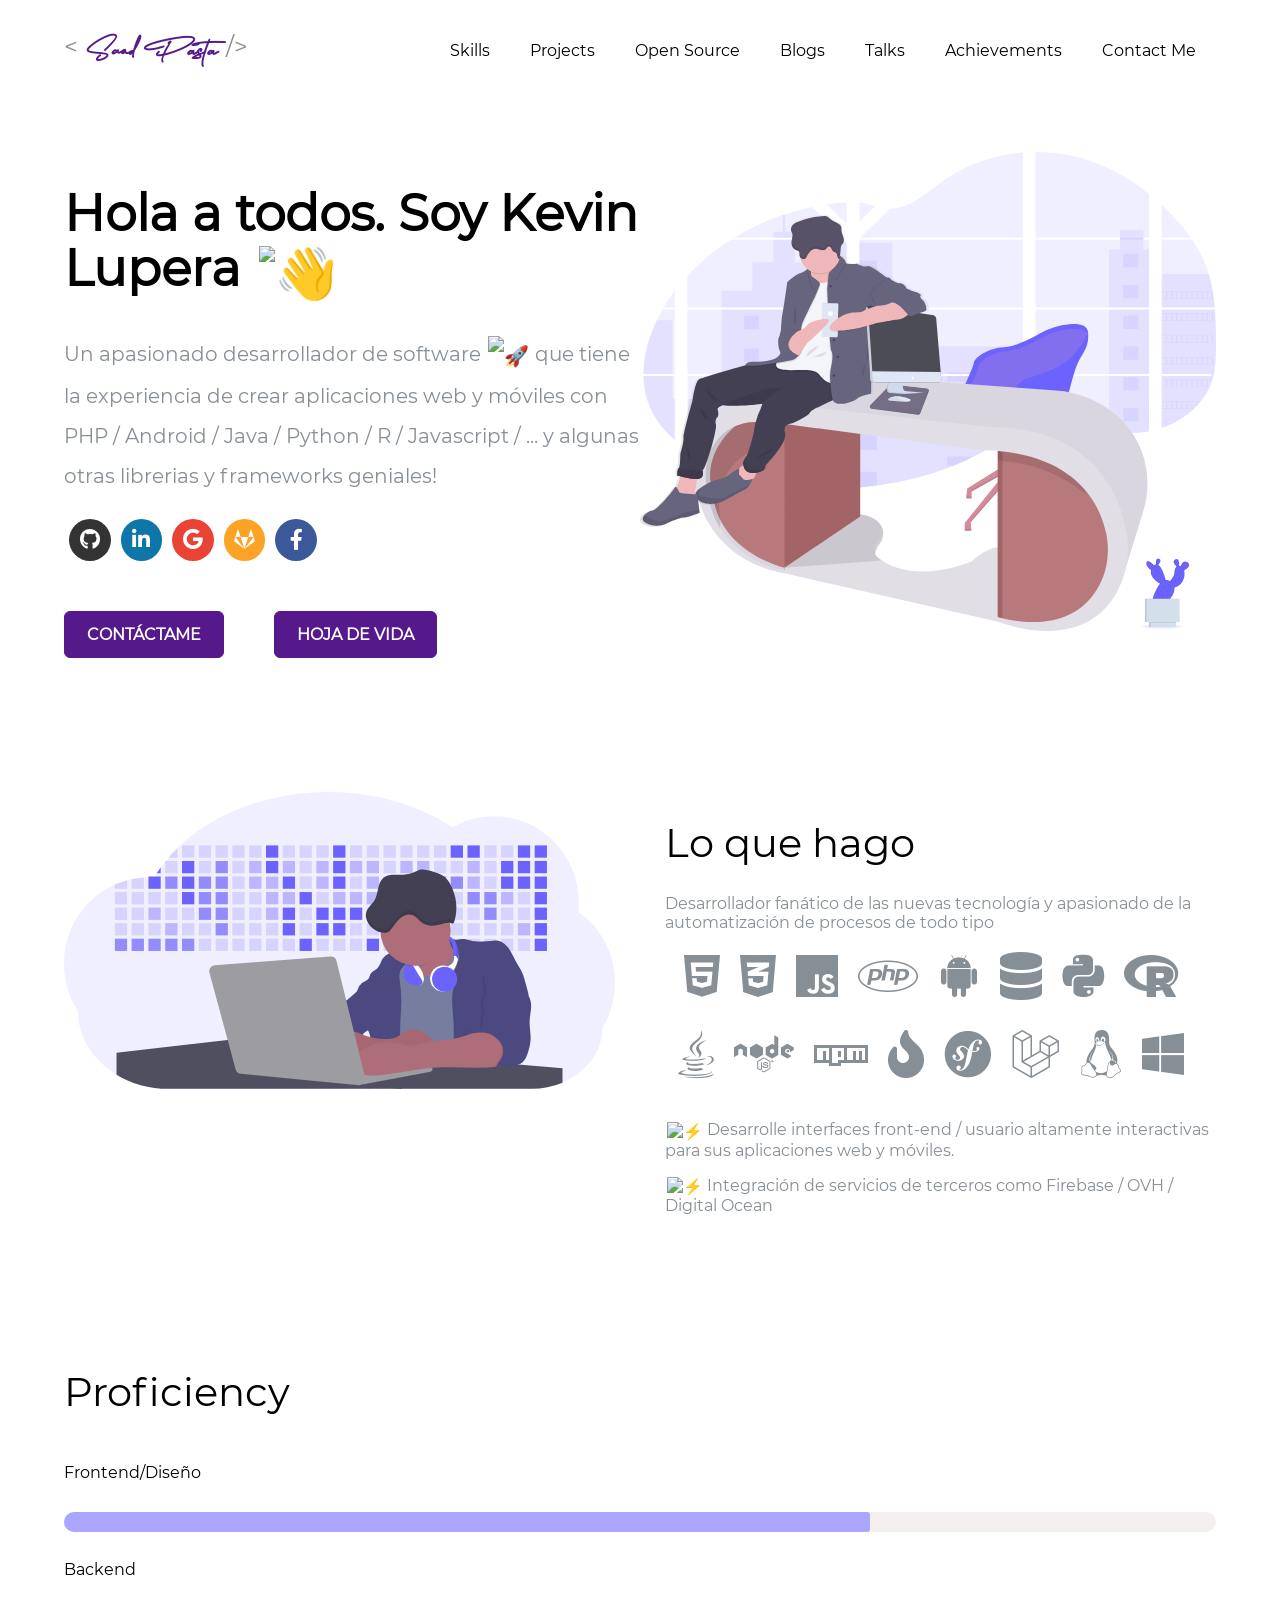
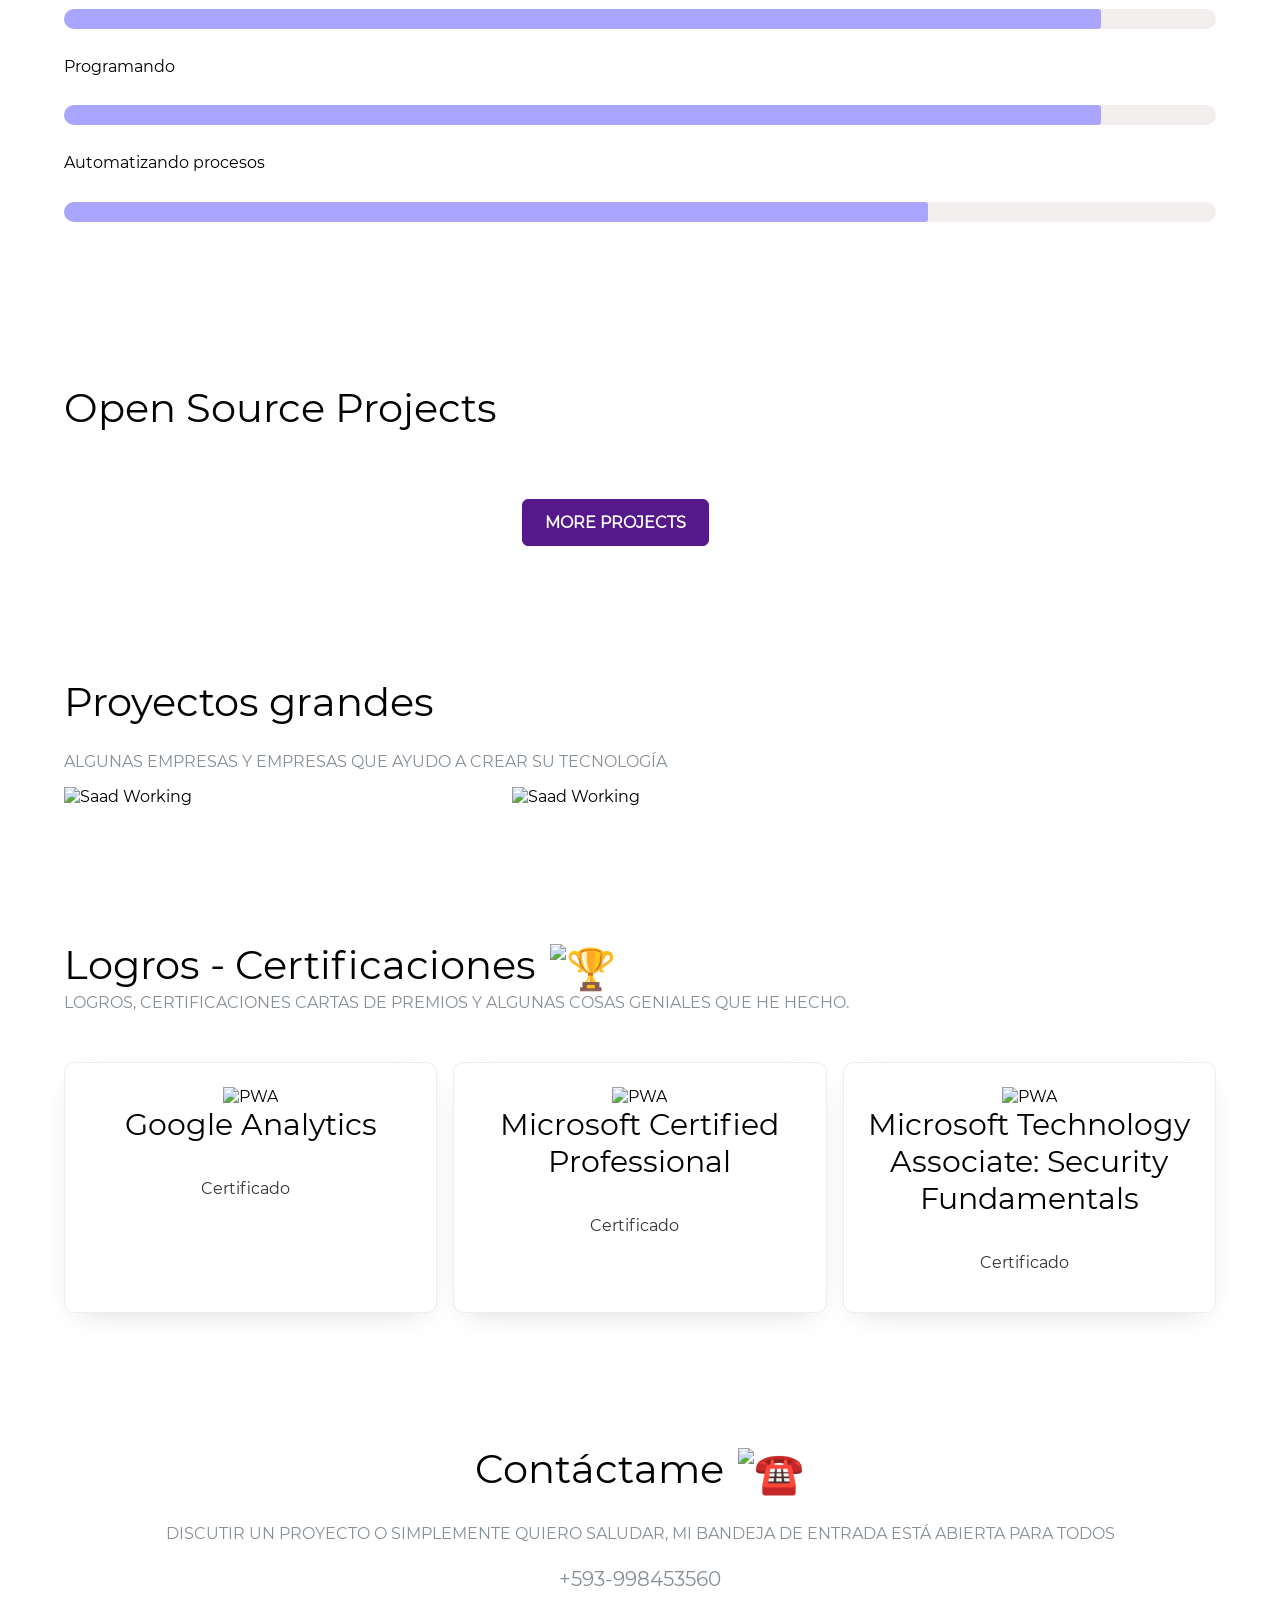
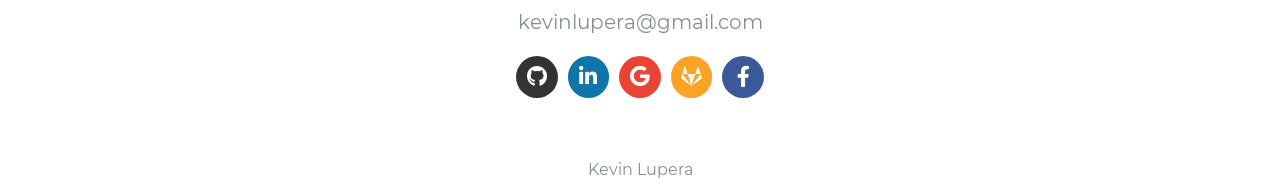
==== index.html @ ae043cc7 "Updates" ====
<!doctype html><html lang="en"><head><meta charset="utf-8"/><link rel="icon" href="/favicon1.ico"/><meta name="viewport" content="width=device-width,initial-scale=1"/><meta name="theme-color" content="#000000"/><meta name="Saad Pasta Portfolio" content="Web site created using create-react-app"/><link rel="apple-touch-icon" href="logo192.png"/><meta property="og:title" content="Saad Pasta Portfolio"/><meta property="og:type" content="website"/><meta property="og:url" content="https://saadpasta.github.io/"/><meta property="og:image" content="https://saadpasta.github.io/static/media/developerActivity.59389695.svg"/><script async src="https://www.googletagmanager.com/gtag/js?id=UA-135618960-2"></script><script>function gtag(){dataLayer.push(arguments)}window.dataLayer=window.dataLayer||[],gtag("js",new Date),gtag("config","UA-135618960-2")</script><link rel="manifest" href="/manifest.json"/><link rel="stylesheet" href="https://cdnjs.cloudflare.com/ajax/libs/font-awesome/4.7.0/css/font-awesome.min.css"><title>Saad Pasta Portfolio</title><link href="/static/css/main.e21a3338.chunk.css" rel="stylesheet"></head><body><noscript>You need to enable JavaScript to run this app.</noscript><div id="root"></div><script>!function(a){function e(e){for(var r,t,n=e[0],o=e[1],u=e[2],i=0,l=[];i<n.length;i++)t=n[i],Object.prototype.hasOwnProperty.call(f,t)&&f[t]&&l.push(f[t][0]),f[t]=0;for(r in o)Object.prototype.hasOwnProperty.call(o,r)&&(a[r]=o[r]);for(s&&s(e);l.length;)l.shift()();return c.push.apply(c,u||[]),p()}function p(){for(var e,r=0;r<c.length;r++){for(var t=c[r],n=!0,o=1;o<t.length;o++){var u=t[o];0!==f[u]&&(n=!1)}n&&(c.splice(r--,1),e=i(i.s=t[0]))}return e}var t={},f={1:0},c=[];function i(e){if(t[e])return t[e].exports;var r=t[e]={i:e,l:!1,exports:{}};return a[e].call(r.exports,r,r.exports,i),r.l=!0,r.exports}i.m=a,i.c=t,i.d=function(e,r,t){i.o(e,r)||Object.defineProperty(e,r,{enumerable:!0,get:t})},i.r=function(e){"undefined"!=typeof Symbol&&Symbol.toStringTag&&Object.defineProperty(e,Symbol.toStringTag,{value:"Module"}),Object.defineProperty(e,"__esModule",{value:!0})},i.t=function(r,e){if(1&e&&(r=i(r)),8&e)return r;if(4&e&&"object"==typeof r&&r&&r.__esModule)return r;var t=Object.create(null);if(i.r(t),Object.defineProperty(t,"default",{enumerable:!0,value:r}),2&e&&"string"!=typeof r)for(var n in r)i.d(t,n,function(e){return r[e]}.bind(null,n));return t},i.n=function(e){var r=e&&e.__esModule?function(){return e.default}:function(){return e};return i.d(r,"a",r),r},i.o=function(e,r){return Object.prototype.hasOwnProperty.call(e,r)},i.p="/";var r=this["webpackJsonpkevinlupera.github.io"]=this["webpackJsonpkevinlupera.github.io"]||[],n=r.push.bind(r);r.push=e,r=r.slice();for(var o=0;o<r.length;o++)e(r[o]);var s=n;p()}([])</script><script src="/static/js/2.61fb6739.chunk.js"></script><script src="/static/js/main.efcc442f.chunk.js"></script></body></html>
---- static/css/main.e21a3338.chunk.css ----
@font-face{font-family:Agustina Regular;font-style:normal;font-weight:400;src:local("Agustina Regular"),url(/static/media/Agustina.21f233e1.woff) format("woff")}@font-face{font-family:Montserrat;src:local("Montserrat"),url(/static/media/Montserrat-Regular.ee653992.ttf) format("woff")}code{font-family:source-code-pro,Menlo,Monaco,Consolas,Courier New,monospace}body,html{scroll-behavior:smooth}body{margin:0;font:19px/23px Montserrat,sans-serif;-webkit-font-smoothing:antialiased;-moz-osx-font-smoothing:grayscale}@media (max-width:1380px){body,html{font-size:16px;line-height:normal}}.App{text-align:center}.App-logo{height:40vmin}.App-header{background-color:#282c34;min-height:100vh;display:flex;flex-direction:column;align-items:center;justify-content:center;font-size:calc(10px + 2vmin);color:#fff}.App-link{color:#09d3ac}.heading{color:#000}.subTitle{color:#868e96}.header{max-width:90%;padding:20px 10px;margin:0 auto}.header ul{margin:0;padding:0;list-style:none;overflow:hidden;background-color:#fff}.grey-color{color:#868e96}.header li a{display:block;padding:20px;color:#000;text-decoration:none}.header .menu-btn:hover,.header li a:hover{background-color:#f4f4f4}.header .logo{display:block;float:left;font-size:1.5em;text-decoration:none;margin-top:10px;line-height:normal}.header .logo-name{font-family:Agustina Regular;font-weight:700;padding:0 10px}.header .menu{clear:both;max-height:0;-webkit-transition:max-height .2s ease-out;transition:max-height .2s ease-out}.header .menu-icon{cursor:pointer;display:inline-block;float:right;padding:28px 20px;position:relative;-webkit-user-select:none;-moz-user-select:none;-ms-user-select:none;user-select:none}.header .menu-icon .navicon{background:#333;display:block;height:2px;position:relative;-webkit-transition:background .2s ease-out;transition:background .2s ease-out;width:18px}.header .menu-icon .navicon:after,.header .menu-icon .navicon:before{background:#333;content:"";display:block;height:100%;position:absolute;-webkit-transition:all .2s ease-out;transition:all .2s ease-out;width:100%}.header .menu-icon .navicon:before{top:5px}.header .menu-icon .navicon:after{top:-5px}.header .menu-btn{display:none}.header .menu-btn:checked~.menu{max-height:370px}.header .menu-btn:checked~.menu-icon .navicon{background:transparent}.header .menu-btn:checked~.menu-icon .navicon:before{-webkit-transform:rotate(-45deg);transform:rotate(-45deg)}.header .menu-btn:checked~.menu-icon .navicon:after{-webkit-transform:rotate(45deg);transform:rotate(45deg)}.header .menu-btn:checked~.menu-icon:not(.steps) .navicon:after,.header .menu-btn:checked~.menu-icon:not(.steps) .navicon:before{top:0}@media (min-width:48em){.header li{float:left}.header{display:flex;align-items:center;justify-content:space-between}.header .menu{max-height:none}.header .menu-icon{display:none}}@media (max-width:960px) and (min-width:768px){.header{font-size:12px}}.main{margin:4rem auto 0}.greet-main,.main{width:90%;padding:20px 10px}.greet-main{margin:2rem auto 0}.gretting-main{width:90%;padding:20px 10px;margin:0 auto}.greeting-main{display:flex}.greeting-main>*{flex:1 1;margin-bottom:30px}.button-greeting-div{display:flex;margin-top:20px}.greeting-text{font-size:70px;line-height:1.1}.greeting-text-p{font-size:30px;line-height:40px}.greeting-image-div>img{max-width:100%;height:auto}.wave-emoji{-webkit-animation-duration:1.8s;animation-duration:1.8s;-webkit-animation-iteration-count:infinite;animation-iteration-count:infinite;-webkit-animation-name:wave;animation-name:wave;display:inline-block;-webkit-transform-origin:70% 70%;transform-origin:70% 70%}@-webkit-keyframes wave{0%{-webkit-transform:rotate(0deg);transform:rotate(0deg)}10%{-webkit-transform:rotate(-10deg);transform:rotate(-10deg)}20%{-webkit-transform:rotate(12deg);transform:rotate(12deg)}30%{-webkit-transform:rotate(-10deg);transform:rotate(-10deg)}40%{-webkit-transform:rotate(9deg);transform:rotate(9deg)}50%{-webkit-transform:rotate(0deg);transform:rotate(0deg)}to{-webkit-transform:rotate(0deg);transform:rotate(0deg)}}@keyframes wave{0%{-webkit-transform:rotate(0deg);transform:rotate(0deg)}10%{-webkit-transform:rotate(-10deg);transform:rotate(-10deg)}20%{-webkit-transform:rotate(12deg);transform:rotate(12deg)}30%{-webkit-transform:rotate(-10deg);transform:rotate(-10deg)}40%{-webkit-transform:rotate(9deg);transform:rotate(9deg)}50%{-webkit-transform:rotate(0deg);transform:rotate(0deg)}to{-webkit-transform:rotate(0deg);transform:rotate(0deg)}}@media (max-width:1380px){.greeting-text{font-size:50px}.greeting-text-p{font-size:20px}}@media (max-width:768px){.button-greeting-div{justify-content:space-around}.greeting-text{font-size:30px;text-align:center}.greeting-text-p{font-size:16px;line-height:normal;text-align:center}.greeting-main{display:block}}.social-media-div{font-size:2em}.icon-button i{color:#fff}.icon-button{margin-bottom:10px}.icon-button i{border-radius:2.6rem;cursor:pointer;display:inline-block;font-size:1.3rem;height:2.6rem;line-height:2.6rem;position:relative;text-align:center;-webkit-user-select:none;-moz-user-select:none;-ms-user-select:none;user-select:none;width:2.6rem;margin:0 5px 10px}.facebook i{background-color:#3b5998}.linkedin i{background-color:#0e76a8}.github i{background-color:#333}.gitlab i{background-color:#fca326}.google i{background-color:#ea4335}.twitter i{background-color:#1da1f2}.facebook i:hover,.github i:hover,.gitlab i:hover,.google i:hover,.linkedin i:hover,.twitter i:hover{background-color:#000;-webkit-transition:.3s ease-in;transition:.3s ease-in}@media (max-width:768px){.social-media-div{text-align:center}}.main-button{background-color:#55198b;border:1px solid #55198b;color:#fff;font-weight:700;width:-webkit-max-content;width:-moz-max-content;width:max-content;padding:13px 22px;margin-right:50px;text-transform:uppercase;border-radius:6px;text-align:center;text-decoration:none;display:block;margin-top:20px;font-size:16px;cursor:pointer}.main-button:hover{background-color:#fff;color:#000;-webkit-transition:.3s ease-in;transition:.3s ease-in}.project-button{display:flex;justify-content:center;margin-top:20px}@media (max-width:768px){.main-button{font-size:15px;padding:12px 18px;margin-right:0}}@media (max-width:320px){.main-button{font-size:12px}}.skills-main-div{display:flex}.skills-text-div{margin-left:50px}.skills-main-div>*{flex:1 1;margin-bottom:30px}.skills-image-div>img{max-width:100%;height:auto}.skills-heading{font-size:56px;font-weight:400}@media (max-width:1380px){.skills-heading{font-size:40px}}@media (max-width:768px){.skills-heading{font-size:30px;text-align:center}.greeting-text-p{font-size:16px;line-height:normal}.skills-main-div{flex-direction:column}.skills-text-div{margin:20px}.skills-text{font-size:16px}.skills-text-subtitle{font-size:16px;text-align:center}.skills-image-div{order:2}}.dev-icons{padding-left:0;list-style:none;font-size:3rem;margin-bottom:0;margin-top:0;text-align:center}.software-skill-inline{display:inline-block;margin-right:20px;margin-bottom:20px}.software-skill-inline>i{color:#868e96}.software-skill-inline>i:hover{color:#645beb}.meter{height:20px;position:relative;background:#f3efef;border-radius:25px}.meter>span{display:block;height:100%;border-top-right-radius:6px;border-bottom-right-radius:6px;border-top-left-radius:20px;border-bottom-left-radius:20px;background-color:#aaa5ff;position:relative;overflow:hidden}.skill{line-height:3.5vw}.skill-bars{font-size:28px;width:40%}.skills-container{display:flex;width:90%;padding:20px 10px;margin:2rem auto 0}.skills-container>*{flex:1 1;margin-bottom:30px}.skills-image>img{margin-left:80px;max-width:90%;height:auto}@media (max-width:1456px){.skills-bar{line-height:4rem}.skills-image{display:none;order:2}}@media (max-width:768px){.skills-container{flex-direction:column}.skills-bar{line-height:3rem;margin:20px}.skills-image{display:none;order:2}}.project-title{font-size:56px;font-weight:400;line-height:normal}.startup-project-text img{max-width:100%;height:auto}.repo-cards-div-main{display:grid;grid-template-columns:repeat(auto-fit,minmax(400px,1fr));grid-gap:1rem 1rem;gap:1rem 1rem}@media (max-width:1380px){.project-title{font-size:40px}}@media (max-width:768px){.project-title{font-size:30px;text-align:center}.repo-cards-div-main{grid-template-columns:repeat(auto-fit,minmax(300px,1fr))}}.repo-card-div{color:#586069;background-color:#fff;box-shadow:0 10px 30px -15px rgba(0,0,0,.2);padding:2rem;cursor:pointer}.repo-card-div:hover{box-shadow:0 20px 30px -10px rgba(0,0,0,.2)}.repo-stats{display:flex;justify-content:space-between;font-size:13px;color:#6a737d}.repo-left-stat{flex-grow:1;display:flex}.language-color{width:10px;height:10px;background-color:#00f;margin-right:.25rem;border-radius:100%}.repo-left-stat span{margin-right:.75rem}.repo-left-stat span,.repo-name-div{display:flex;align-items:center}.repo-svg{margin-right:.5rem;min-width:16px}.repo-name{white-space:nowrap;text-overflow:ellipsis;color:#24292e;font-size:25px;font-weight:700;letter-spacing:-.5px;overflow:hidden;margin:0}.repo-star-svg{margin-right:.3rem}.repo-description{overflow:hidden;display:-webkit-box;-webkit-line-clamp:2;-webkit-box-orient:vertical}.startup-projects-main{display:flex}.startup-projects-main>*{flex:1 1;margin-bottom:30px}.starup-project-image>img{max-width:100%;height:auto}.project-card-head{color:#24292e;font-size:25px;font-weight:700;letter-spacing:-.5px;margin:0}.startup-project-text{display:flex;justify-content:space-between}.project-card-description{color:#586069}.nextu-div,.saaya-health-div{cursor:pointer}@media (max-width:768px){.starup-project-image{display:none}.project-subtitle{font-size:16px;text-align:center}}.achievement-heading{font-size:56px;font-weight:400;line-height:normal;margin:0}.achievement-subtitle{text-transform:uppercase;margin:0 0 50px}.card-image{height:250px;width:250px}.card-title{color:#000;font-size:30px;margin:0;font-weight:400;line-height:normal}.card-subtitle{color:#868e96;font-size:20px}.certificate-card{background-color:#fff;box-shadow:0 10px 30px -15px rgba(0,0,0,.2);padding:1.5rem;border-radius:10px;border:1px solid hsla(0,0%,82.7%,.397)}.certificate-detail-div{text-align:center}.certificate-card:hover{box-shadow:0 20px 30px -10px rgba(0,0,0,.2)}.certificate-image-div{text-align:center}.achievement-cards-div{display:grid;grid-template-columns:repeat(auto-fit,minmax(300px,1fr));grid-gap:1rem 1rem;gap:1rem 1rem}.certificate-card-footer{display:flex;justify-content:space-evenly;flex-wrap:wrap}.certificate-card-footer>p{color:#333;cursor:pointer;margin-right:10px;text-align:center}.certificate-card-footer>p:hover{color:#868e96}@media (max-width:1380px){.achievement-heading{font-size:40px}}@media (max-width:768px){.achievement-heading{font-size:30px;text-align:center}.achievement-subtitle{font-size:16px;line-height:normal;text-align:center}}.contact-div-main{display:flex}.contact-div-main>*{flex:1 1}.contact-title{font-size:65px;font-weight:400}.contact-detail,.contact-detail-email{margin-top:20px;font-size:40px;font-weight:400;color:#868e96;text-decoration:none}.contact-detail-email:hover,.contact-detail:hover{color:#000;text-shadow:2px 1px 2px #b5b5b5;-webkit-transition:all .3s;transition:all .3s}.contact-subtitle{text-transform:uppercase}.contact-text-div{margin-top:1.5rem}.contact-margin-top{margin-top:4rem}.contact-image-div>img{max-width:100%;height:auto;margin-left:1.5rem;margin-top:-4rem}@media (max-width:768px),(max-width:1380px){.contact-title{font-size:56px;font-weight:400;font-size:40px;text-align:center}.contact-subtitle{font-size:16px;line-height:normal;text-align:center}.contact-text-div{text-align:center;margin-top:1.5rem}.contact-detail,.contact-detail-email{font-size:20px}.contact-image-div{display:none}}.footer-text{text-align:center;color:#868e96}.footer-div{margin-top:2rem}#topButton{visibility:hidden;position:fixed;bottom:20px;right:30px;z-index:99;border:none;outline:none;background-color:#55198b;color:#fff;cursor:pointer;padding:15px;border-radius:15px;font-size:25px}#topButton:hover{background-color:#000;-webkit-transition:all .2s ease-in-out;transition:all .2s ease-in-out}

/*!
 * Font Awesome Free 5.11.2 by @fontawesome - https://fontawesome.com
 * License - https://fontawesome.com/license/free (Icons: CC BY 4.0, Fonts: SIL OFL 1.1, Code: MIT License)
 */.fa,.fab,.fad,.fal,.far,.fas{-moz-osx-font-smoothing:grayscale;-webkit-font-smoothing:antialiased;display:inline-block;font-style:normal;font-feature-settings:normal;font-variant:normal;text-rendering:auto;line-height:1}.fa-lg{font-size:1.33333em;line-height:.75em;vertical-align:-.0667em}.fa-xs{font-size:.75em}.fa-sm{font-size:.875em}.fa-1x{font-size:1em}.fa-2x{font-size:2em}.fa-3x{font-size:3em}.fa-4x{font-size:4em}.fa-5x{font-size:5em}.fa-6x{font-size:6em}.fa-7x{font-size:7em}.fa-8x{font-size:8em}.fa-9x{font-size:9em}.fa-10x{font-size:10em}.fa-fw{text-align:center;width:1.25em}.fa-ul{list-style-type:none;margin-left:2.5em;padding-left:0}.fa-ul>li{position:relative}.fa-li{left:-2em;position:absolute;text-align:center;width:2em;line-height:inherit}.fa-border{border:.08em solid #eee;border-radius:.1em;padding:.2em .25em .15em}.fa-pull-left{float:left}.fa-pull-right{float:right}.fa.fa-pull-left,.fab.fa-pull-left,.fal.fa-pull-left,.far.fa-pull-left,.fas.fa-pull-left{margin-right:.3em}.fa.fa-pull-right,.fab.fa-pull-right,.fal.fa-pull-right,.far.fa-pull-right,.fas.fa-pull-right{margin-left:.3em}.fa-spin{-webkit-animation:fa-spin 2s linear infinite;animation:fa-spin 2s linear infinite}.fa-pulse{-webkit-animation:fa-spin 1s steps(8) infinite;animation:fa-spin 1s steps(8) infinite}@-webkit-keyframes fa-spin{0%{-webkit-transform:rotate(0deg);transform:rotate(0deg)}to{-webkit-transform:rotate(1turn);transform:rotate(1turn)}}@keyframes fa-spin{0%{-webkit-transform:rotate(0deg);transform:rotate(0deg)}to{-webkit-transform:rotate(1turn);transform:rotate(1turn)}}.fa-rotate-90{-ms-filter:"progid:DXImageTransform.Microsoft.BasicImage(rotation=1)";-webkit-transform:rotate(90deg);transform:rotate(90deg)}.fa-rotate-180{-ms-filter:"progid:DXImageTransform.Microsoft.BasicImage(rotation=2)";-webkit-transform:rotate(180deg);transform:rotate(180deg)}.fa-rotate-270{-ms-filter:"progid:DXImageTransform.Microsoft.BasicImage(rotation=3)";-webkit-transform:rotate(270deg);transform:rotate(270deg)}.fa-flip-horizontal{-ms-filter:"progid:DXImageTransform.Microsoft.BasicImage(rotation=0, mirror=1)";-webkit-transform:scaleX(-1);transform:scaleX(-1)}.fa-flip-vertical{-webkit-transform:scaleY(-1);transform:scaleY(-1)}.fa-flip-both,.fa-flip-horizontal.fa-flip-vertical,.fa-flip-vertical{-ms-filter:"progid:DXImageTransform.Microsoft.BasicImage(rotation=2, mirror=1)"}.fa-flip-both,.fa-flip-horizontal.fa-flip-vertical{-webkit-transform:scale(-1);transform:scale(-1)}:root .fa-flip-both,:root .fa-flip-horizontal,:root .fa-flip-vertical,:root .fa-rotate-90,:root .fa-rotate-180,:root .fa-rotate-270{-webkit-filter:none;filter:none}.fa-stack{display:inline-block;height:2em;line-height:2em;position:relative;vertical-align:middle;width:2.5em}.fa-stack-1x,.fa-stack-2x{left:0;position:absolute;text-align:center;width:100%}.fa-stack-1x{line-height:inherit}.fa-stack-2x{font-size:2em}.fa-inverse{color:#fff}.fa-500px:before{content:"\f26e"}.fa-accessible-icon:before{content:"\f368"}.fa-accusoft:before{content:"\f369"}.fa-acquisitions-incorporated:before{content:"\f6af"}.fa-ad:before{content:"\f641"}.fa-address-book:before{content:"\f2b9"}.fa-address-card:before{content:"\f2bb"}.fa-adjust:before{content:"\f042"}.fa-adn:before{content:"\f170"}.fa-adobe:before{content:"\f778"}.fa-adversal:before{content:"\f36a"}.fa-affiliatetheme:before{content:"\f36b"}.fa-air-freshener:before{content:"\f5d0"}.fa-airbnb:before{content:"\f834"}.fa-algolia:before{content:"\f36c"}.fa-align-center:before{content:"\f037"}.fa-align-justify:before{content:"\f039"}.fa-align-left:before{content:"\f036"}.fa-align-right:before{content:"\f038"}.fa-alipay:before{content:"\f642"}.fa-allergies:before{content:"\f461"}.fa-amazon:before{content:"\f270"}.fa-amazon-pay:before{content:"\f42c"}.fa-ambulance:before{content:"\f0f9"}.fa-american-sign-language-interpreting:before{content:"\f2a3"}.fa-amilia:before{content:"\f36d"}.fa-anchor:before{content:"\f13d"}.fa-android:before{content:"\f17b"}.fa-angellist:before{content:"\f209"}.fa-angle-double-down:before{content:"\f103"}.fa-angle-double-left:before{content:"\f100"}.fa-angle-double-right:before{content:"\f101"}.fa-angle-double-up:before{content:"\f102"}.fa-angle-down:before{content:"\f107"}.fa-angle-left:before{content:"\f104"}.fa-angle-right:before{content:"\f105"}.fa-angle-up:before{content:"\f106"}.fa-angry:before{content:"\f556"}.fa-angrycreative:before{content:"\f36e"}.fa-angular:before{content:"\f420"}.fa-ankh:before{content:"\f644"}.fa-app-store:before{content:"\f36f"}.fa-app-store-ios:before{content:"\f370"}.fa-apper:before{content:"\f371"}.fa-apple:before{content:"\f179"}.fa-apple-alt:before{content:"\f5d1"}.fa-apple-pay:before{content:"\f415"}.fa-archive:before{content:"\f187"}.fa-archway:before{content:"\f557"}.fa-arrow-alt-circle-down:before{content:"\f358"}.fa-arrow-alt-circle-left:before{content:"\f359"}.fa-arrow-alt-circle-right:before{content:"\f35a"}.fa-arrow-alt-circle-up:before{content:"\f35b"}.fa-arrow-circle-down:before{content:"\f0ab"}.fa-arrow-circle-left:before{content:"\f0a8"}.fa-arrow-circle-right:before{content:"\f0a9"}.fa-arrow-circle-up:before{content:"\f0aa"}.fa-arrow-down:before{content:"\f063"}.fa-arrow-left:before{content:"\f060"}.fa-arrow-right:before{content:"\f061"}.fa-arrow-up:before{content:"\f062"}.fa-arrows-alt:before{content:"\f0b2"}.fa-arrows-alt-h:before{content:"\f337"}.fa-arrows-alt-v:before{content:"\f338"}.fa-artstation:before{content:"\f77a"}.fa-assistive-listening-systems:before{content:"\f2a2"}.fa-asterisk:before{content:"\f069"}.fa-asymmetrik:before{content:"\f372"}.fa-at:before{content:"\f1fa"}.fa-atlas:before{content:"\f558"}.fa-atlassian:before{content:"\f77b"}.fa-atom:before{content:"\f5d2"}.fa-audible:before{content:"\f373"}.fa-audio-description:before{content:"\f29e"}.fa-autoprefixer:before{content:"\f41c"}.fa-avianex:before{content:"\f374"}.fa-aviato:before{content:"\f421"}.fa-award:before{content:"\f559"}.fa-aws:before{content:"\f375"}.fa-baby:before{content:"\f77c"}.fa-baby-carriage:before{content:"\f77d"}.fa-backspace:before{content:"\f55a"}.fa-backward:before{content:"\f04a"}.fa-bacon:before{content:"\f7e5"}.fa-balance-scale:before{content:"\f24e"}.fa-balance-scale-left:before{content:"\f515"}.fa-balance-scale-right:before{content:"\f516"}.fa-ban:before{content:"\f05e"}.fa-band-aid:before{content:"\f462"}.fa-bandcamp:before{content:"\f2d5"}.fa-barcode:before{content:"\f02a"}.fa-bars:before{content:"\f0c9"}.fa-baseball-ball:before{content:"\f433"}.fa-basketball-ball:before{content:"\f434"}.fa-bath:before{content:"\f2cd"}.fa-battery-empty:before{content:"\f244"}.fa-battery-full:before{content:"\f240"}.fa-battery-half:before{content:"\f242"}.fa-battery-quarter:before{content:"\f243"}.fa-battery-three-quarters:before{content:"\f241"}.fa-battle-net:before{content:"\f835"}.fa-bed:before{content:"\f236"}.fa-beer:before{content:"\f0fc"}.fa-behance:before{content:"\f1b4"}.fa-behance-square:before{content:"\f1b5"}.fa-bell:before{content:"\f0f3"}.fa-bell-slash:before{content:"\f1f6"}.fa-bezier-curve:before{content:"\f55b"}.fa-bible:before{content:"\f647"}.fa-bicycle:before{content:"\f206"}.fa-biking:before{content:"\f84a"}.fa-bimobject:before{content:"\f378"}.fa-binoculars:before{content:"\f1e5"}.fa-biohazard:before{content:"\f780"}.fa-birthday-cake:before{content:"\f1fd"}.fa-bitbucket:before{content:"\f171"}.fa-bitcoin:before{content:"\f379"}.fa-bity:before{content:"\f37a"}.fa-black-tie:before{content:"\f27e"}.fa-blackberry:before{content:"\f37b"}.fa-blender:before{content:"\f517"}.fa-blender-phone:before{content:"\f6b6"}.fa-blind:before{content:"\f29d"}.fa-blog:before{content:"\f781"}.fa-blogger:before{content:"\f37c"}.fa-blogger-b:before{content:"\f37d"}.fa-bluetooth:before{content:"\f293"}.fa-bluetooth-b:before{content:"\f294"}.fa-bold:before{content:"\f032"}.fa-bolt:before{content:"\f0e7"}.fa-bomb:before{content:"\f1e2"}.fa-bone:before{content:"\f5d7"}.fa-bong:before{content:"\f55c"}.fa-book:before{content:"\f02d"}.fa-book-dead:before{content:"\f6b7"}.fa-book-medical:before{content:"\f7e6"}.fa-book-open:before{content:"\f518"}.fa-book-reader:before{content:"\f5da"}.fa-bookmark:before{content:"\f02e"}.fa-bootstrap:before{content:"\f836"}.fa-border-all:before{content:"\f84c"}.fa-border-none:before{content:"\f850"}.fa-border-style:before{content:"\f853"}.fa-bowling-ball:before{content:"\f436"}.fa-box:before{content:"\f466"}.fa-box-open:before{content:"\f49e"}.fa-boxes:before{content:"\f468"}.fa-braille:before{content:"\f2a1"}.fa-brain:before{content:"\f5dc"}.fa-bread-slice:before{content:"\f7ec"}.fa-briefcase:before{content:"\f0b1"}.fa-briefcase-medical:before{content:"\f469"}.fa-broadcast-tower:before{content:"\f519"}.fa-broom:before{content:"\f51a"}.fa-brush:before{content:"\f55d"}.fa-btc:before{content:"\f15a"}.fa-buffer:before{content:"\f837"}.fa-bug:before{content:"\f188"}.fa-building:before{content:"\f1ad"}.fa-bullhorn:before{content:"\f0a1"}.fa-bullseye:before{content:"\f140"}.fa-burn:before{content:"\f46a"}.fa-buromobelexperte:before{content:"\f37f"}.fa-bus:before{content:"\f207"}.fa-bus-alt:before{content:"\f55e"}.fa-business-time:before{content:"\f64a"}.fa-buy-n-large:before{content:"\f8a6"}.fa-buysellads:before{content:"\f20d"}.fa-calculator:before{content:"\f1ec"}.fa-calendar:before{content:"\f133"}.fa-calendar-alt:before{content:"\f073"}.fa-calendar-check:before{content:"\f274"}.fa-calendar-day:before{content:"\f783"}.fa-calendar-minus:before{content:"\f272"}.fa-calendar-plus:before{content:"\f271"}.fa-calendar-times:before{content:"\f273"}.fa-calendar-week:before{content:"\f784"}.fa-camera:before{content:"\f030"}.fa-camera-retro:before{content:"\f083"}.fa-campground:before{content:"\f6bb"}.fa-canadian-maple-leaf:before{content:"\f785"}.fa-candy-cane:before{content:"\f786"}.fa-cannabis:before{content:"\f55f"}.fa-capsules:before{content:"\f46b"}.fa-car:before{content:"\f1b9"}.fa-car-alt:before{content:"\f5de"}.fa-car-battery:before{content:"\f5df"}.fa-car-crash:before{content:"\f5e1"}.fa-car-side:before{content:"\f5e4"}.fa-caret-down:before{content:"\f0d7"}.fa-caret-left:before{content:"\f0d9"}.fa-caret-right:before{content:"\f0da"}.fa-caret-square-down:before{content:"\f150"}.fa-caret-square-left:before{content:"\f191"}.fa-caret-square-right:before{content:"\f152"}.fa-caret-square-up:before{content:"\f151"}.fa-caret-up:before{content:"\f0d8"}.fa-carrot:before{content:"\f787"}.fa-cart-arrow-down:before{content:"\f218"}.fa-cart-plus:before{content:"\f217"}.fa-cash-register:before{content:"\f788"}.fa-cat:before{content:"\f6be"}.fa-cc-amazon-pay:before{content:"\f42d"}.fa-cc-amex:before{content:"\f1f3"}.fa-cc-apple-pay:before{content:"\f416"}.fa-cc-diners-club:before{content:"\f24c"}.fa-cc-discover:before{content:"\f1f2"}.fa-cc-jcb:before{content:"\f24b"}.fa-cc-mastercard:before{content:"\f1f1"}.fa-cc-paypal:before{content:"\f1f4"}.fa-cc-stripe:before{content:"\f1f5"}.fa-cc-visa:before{content:"\f1f0"}.fa-centercode:before{content:"\f380"}.fa-centos:before{content:"\f789"}.fa-certificate:before{content:"\f0a3"}.fa-chair:before{content:"\f6c0"}.fa-chalkboard:before{content:"\f51b"}.fa-chalkboard-teacher:before{content:"\f51c"}.fa-charging-station:before{content:"\f5e7"}.fa-chart-area:before{content:"\f1fe"}.fa-chart-bar:before{content:"\f080"}.fa-chart-line:before{content:"\f201"}.fa-chart-pie:before{content:"\f200"}.fa-check:before{content:"\f00c"}.fa-check-circle:before{content:"\f058"}.fa-check-double:before{content:"\f560"}.fa-check-square:before{content:"\f14a"}.fa-cheese:before{content:"\f7ef"}.fa-chess:before{content:"\f439"}.fa-chess-bishop:before{content:"\f43a"}.fa-chess-board:before{content:"\f43c"}.fa-chess-king:before{content:"\f43f"}.fa-chess-knight:before{content:"\f441"}.fa-chess-pawn:before{content:"\f443"}.fa-chess-queen:before{content:"\f445"}.fa-chess-rook:before{content:"\f447"}.fa-chevron-circle-down:before{content:"\f13a"}.fa-chevron-circle-left:before{content:"\f137"}.fa-chevron-circle-right:before{content:"\f138"}.fa-chevron-circle-up:before{content:"\f139"}.fa-chevron-down:before{content:"\f078"}.fa-chevron-left:before{content:"\f053"}.fa-chevron-right:before{content:"\f054"}.fa-chevron-up:before{content:"\f077"}.fa-child:before{content:"\f1ae"}.fa-chrome:before{content:"\f268"}.fa-chromecast:before{content:"\f838"}.fa-church:before{content:"\f51d"}.fa-circle:before{content:"\f111"}.fa-circle-notch:before{content:"\f1ce"}.fa-city:before{content:"\f64f"}.fa-clinic-medical:before{content:"\f7f2"}.fa-clipboard:before{content:"\f328"}.fa-clipboard-check:before{content:"\f46c"}.fa-clipboard-list:before{content:"\f46d"}.fa-clock:before{content:"\f017"}.fa-clone:before{content:"\f24d"}.fa-closed-captioning:before{content:"\f20a"}.fa-cloud:before{content:"\f0c2"}.fa-cloud-download-alt:before{content:"\f381"}.fa-cloud-meatball:before{content:"\f73b"}.fa-cloud-moon:before{content:"\f6c3"}.fa-cloud-moon-rain:before{content:"\f73c"}.fa-cloud-rain:before{content:"\f73d"}.fa-cloud-showers-heavy:before{content:"\f740"}.fa-cloud-sun:before{content:"\f6c4"}.fa-cloud-sun-rain:before{content:"\f743"}.fa-cloud-upload-alt:before{content:"\f382"}.fa-cloudscale:before{content:"\f383"}.fa-cloudsmith:before{content:"\f384"}.fa-cloudversify:before{content:"\f385"}.fa-cocktail:before{content:"\f561"}.fa-code:before{content:"\f121"}.fa-code-branch:before{content:"\f126"}.fa-codepen:before{content:"\f1cb"}.fa-codiepie:before{content:"\f284"}.fa-coffee:before{content:"\f0f4"}.fa-cog:before{content:"\f013"}.fa-cogs:before{content:"\f085"}.fa-coins:before{content:"\f51e"}.fa-columns:before{content:"\f0db"}.fa-comment:before{content:"\f075"}.fa-comment-alt:before{content:"\f27a"}.fa-comment-dollar:before{content:"\f651"}.fa-comment-dots:before{content:"\f4ad"}.fa-comment-medical:before{content:"\f7f5"}.fa-comment-slash:before{content:"\f4b3"}.fa-comments:before{content:"\f086"}.fa-comments-dollar:before{content:"\f653"}.fa-compact-disc:before{content:"\f51f"}.fa-compass:before{content:"\f14e"}.fa-compress:before{content:"\f066"}.fa-compress-arrows-alt:before{content:"\f78c"}.fa-concierge-bell:before{content:"\f562"}.fa-confluence:before{content:"\f78d"}.fa-connectdevelop:before{content:"\f20e"}.fa-contao:before{content:"\f26d"}.fa-cookie:before{content:"\f563"}.fa-cookie-bite:before{content:"\f564"}.fa-copy:before{content:"\f0c5"}.fa-copyright:before{content:"\f1f9"}.fa-cotton-bureau:before{content:"\f89e"}.fa-couch:before{content:"\f4b8"}.fa-cpanel:before{content:"\f388"}.fa-creative-commons:before{content:"\f25e"}.fa-creative-commons-by:before{content:"\f4e7"}.fa-creative-commons-nc:before{content:"\f4e8"}.fa-creative-commons-nc-eu:before{content:"\f4e9"}.fa-creative-commons-nc-jp:before{content:"\f4ea"}.fa-creative-commons-nd:before{content:"\f4eb"}.fa-creative-commons-pd:before{content:"\f4ec"}.fa-creative-commons-pd-alt:before{content:"\f4ed"}.fa-creative-commons-remix:before{content:"\f4ee"}.fa-creative-commons-sa:before{content:"\f4ef"}.fa-creative-commons-sampling:before{content:"\f4f0"}.fa-creative-commons-sampling-plus:before{content:"\f4f1"}.fa-creative-commons-share:before{content:"\f4f2"}.fa-creative-commons-zero:before{content:"\f4f3"}.fa-credit-card:before{content:"\f09d"}.fa-critical-role:before{content:"\f6c9"}.fa-crop:before{content:"\f125"}.fa-crop-alt:before{content:"\f565"}.fa-cross:before{content:"\f654"}.fa-crosshairs:before{content:"\f05b"}.fa-crow:before{content:"\f520"}.fa-crown:before{content:"\f521"}.fa-crutch:before{content:"\f7f7"}.fa-css3:before{content:"\f13c"}.fa-css3-alt:before{content:"\f38b"}.fa-cube:before{content:"\f1b2"}.fa-cubes:before{content:"\f1b3"}.fa-cut:before{content:"\f0c4"}.fa-cuttlefish:before{content:"\f38c"}.fa-d-and-d:before{content:"\f38d"}.fa-d-and-d-beyond:before{content:"\f6ca"}.fa-dashcube:before{content:"\f210"}.fa-database:before{content:"\f1c0"}.fa-deaf:before{content:"\f2a4"}.fa-delicious:before{content:"\f1a5"}.fa-democrat:before{content:"\f747"}.fa-deploydog:before{content:"\f38e"}.fa-deskpro:before{content:"\f38f"}.fa-desktop:before{content:"\f108"}.fa-dev:before{content:"\f6cc"}.fa-deviantart:before{content:"\f1bd"}.fa-dharmachakra:before{content:"\f655"}.fa-dhl:before{content:"\f790"}.fa-diagnoses:before{content:"\f470"}.fa-diaspora:before{content:"\f791"}.fa-dice:before{content:"\f522"}.fa-dice-d20:before{content:"\f6cf"}.fa-dice-d6:before{content:"\f6d1"}.fa-dice-five:before{content:"\f523"}.fa-dice-four:before{content:"\f524"}.fa-dice-one:before{content:"\f525"}.fa-dice-six:before{content:"\f526"}.fa-dice-three:before{content:"\f527"}.fa-dice-two:before{content:"\f528"}.fa-digg:before{content:"\f1a6"}.fa-digital-ocean:before{content:"\f391"}.fa-digital-tachograph:before{content:"\f566"}.fa-directions:before{content:"\f5eb"}.fa-discord:before{content:"\f392"}.fa-discourse:before{content:"\f393"}.fa-divide:before{content:"\f529"}.fa-dizzy:before{content:"\f567"}.fa-dna:before{content:"\f471"}.fa-dochub:before{content:"\f394"}.fa-docker:before{content:"\f395"}.fa-dog:before{content:"\f6d3"}.fa-dollar-sign:before{content:"\f155"}.fa-dolly:before{content:"\f472"}.fa-dolly-flatbed:before{content:"\f474"}.fa-donate:before{content:"\f4b9"}.fa-door-closed:before{content:"\f52a"}.fa-door-open:before{content:"\f52b"}.fa-dot-circle:before{content:"\f192"}.fa-dove:before{content:"\f4ba"}.fa-download:before{content:"\f019"}.fa-draft2digital:before{content:"\f396"}.fa-drafting-compass:before{content:"\f568"}.fa-dragon:before{content:"\f6d5"}.fa-draw-polygon:before{content:"\f5ee"}.fa-dribbble:before{content:"\f17d"}.fa-dribbble-square:before{content:"\f397"}.fa-dropbox:before{content:"\f16b"}.fa-drum:before{content:"\f569"}.fa-drum-steelpan:before{content:"\f56a"}.fa-drumstick-bite:before{content:"\f6d7"}.fa-drupal:before{content:"\f1a9"}.fa-dumbbell:before{content:"\f44b"}.fa-dumpster:before{content:"\f793"}.fa-dumpster-fire:before{content:"\f794"}.fa-dungeon:before{content:"\f6d9"}.fa-dyalog:before{content:"\f399"}.fa-earlybirds:before{content:"\f39a"}.fa-ebay:before{content:"\f4f4"}.fa-edge:before{content:"\f282"}.fa-edit:before{content:"\f044"}.fa-egg:before{content:"\f7fb"}.fa-eject:before{content:"\f052"}.fa-elementor:before{content:"\f430"}.fa-ellipsis-h:before{content:"\f141"}.fa-ellipsis-v:before{content:"\f142"}.fa-ello:before{content:"\f5f1"}.fa-ember:before{content:"\f423"}.fa-empire:before{content:"\f1d1"}.fa-envelope:before{content:"\f0e0"}.fa-envelope-open:before{content:"\f2b6"}.fa-envelope-open-text:before{content:"\f658"}.fa-envelope-square:before{content:"\f199"}.fa-envira:before{content:"\f299"}.fa-equals:before{content:"\f52c"}.fa-eraser:before{content:"\f12d"}.fa-erlang:before{content:"\f39d"}.fa-ethereum:before{content:"\f42e"}.fa-ethernet:before{content:"\f796"}.fa-etsy:before{content:"\f2d7"}.fa-euro-sign:before{content:"\f153"}.fa-evernote:before{content:"\f839"}.fa-exchange-alt:before{content:"\f362"}.fa-exclamation:before{content:"\f12a"}.fa-exclamation-circle:before{content:"\f06a"}.fa-exclamation-triangle:before{content:"\f071"}.fa-expand:before{content:"\f065"}.fa-expand-arrows-alt:before{content:"\f31e"}.fa-expeditedssl:before{content:"\f23e"}.fa-external-link-alt:before{content:"\f35d"}.fa-external-link-square-alt:before{content:"\f360"}.fa-eye:before{content:"\f06e"}.fa-eye-dropper:before{content:"\f1fb"}.fa-eye-slash:before{content:"\f070"}.fa-facebook:before{content:"\f09a"}.fa-facebook-f:before{content:"\f39e"}.fa-facebook-messenger:before{content:"\f39f"}.fa-facebook-square:before{content:"\f082"}.fa-fan:before{content:"\f863"}.fa-fantasy-flight-games:before{content:"\f6dc"}.fa-fast-backward:before{content:"\f049"}.fa-fast-forward:before{content:"\f050"}.fa-fax:before{content:"\f1ac"}.fa-feather:before{content:"\f52d"}.fa-feather-alt:before{content:"\f56b"}.fa-fedex:before{content:"\f797"}.fa-fedora:before{content:"\f798"}.fa-female:before{content:"\f182"}.fa-fighter-jet:before{content:"\f0fb"}.fa-figma:before{content:"\f799"}.fa-file:before{content:"\f15b"}.fa-file-alt:before{content:"\f15c"}.fa-file-archive:before{content:"\f1c6"}.fa-file-audio:before{content:"\f1c7"}.fa-file-code:before{content:"\f1c9"}.fa-file-contract:before{content:"\f56c"}.fa-file-csv:before{content:"\f6dd"}.fa-file-download:before{content:"\f56d"}.fa-file-excel:before{content:"\f1c3"}.fa-file-export:before{content:"\f56e"}.fa-file-image:before{content:"\f1c5"}.fa-file-import:before{content:"\f56f"}.fa-file-invoice:before{content:"\f570"}.fa-file-invoice-dollar:before{content:"\f571"}.fa-file-medical:before{content:"\f477"}.fa-file-medical-alt:before{content:"\f478"}.fa-file-pdf:before{content:"\f1c1"}.fa-file-powerpoint:before{content:"\f1c4"}.fa-file-prescription:before{content:"\f572"}.fa-file-signature:before{content:"\f573"}.fa-file-upload:before{content:"\f574"}.fa-file-video:before{content:"\f1c8"}.fa-file-word:before{content:"\f1c2"}.fa-fill:before{content:"\f575"}.fa-fill-drip:before{content:"\f576"}.fa-film:before{content:"\f008"}.fa-filter:before{content:"\f0b0"}.fa-fingerprint:before{content:"\f577"}.fa-fire:before{content:"\f06d"}.fa-fire-alt:before{content:"\f7e4"}.fa-fire-extinguisher:before{content:"\f134"}.fa-firefox:before{content:"\f269"}.fa-first-aid:before{content:"\f479"}.fa-first-order:before{content:"\f2b0"}.fa-first-order-alt:before{content:"\f50a"}.fa-firstdraft:before{content:"\f3a1"}.fa-fish:before{content:"\f578"}.fa-fist-raised:before{content:"\f6de"}.fa-flag:before{content:"\f024"}.fa-flag-checkered:before{content:"\f11e"}.fa-flag-usa:before{content:"\f74d"}.fa-flask:before{content:"\f0c3"}.fa-flickr:before{content:"\f16e"}.fa-flipboard:before{content:"\f44d"}.fa-flushed:before{content:"\f579"}.fa-fly:before{content:"\f417"}.fa-folder:before{content:"\f07b"}.fa-folder-minus:before{content:"\f65d"}.fa-folder-open:before{content:"\f07c"}.fa-folder-plus:before{content:"\f65e"}.fa-font:before{content:"\f031"}.fa-font-awesome:before{content:"\f2b4"}.fa-font-awesome-alt:before{content:"\f35c"}.fa-font-awesome-flag:before{content:"\f425"}.fa-font-awesome-logo-full:before{content:"\f4e6"}.fa-fonticons:before{content:"\f280"}.fa-fonticons-fi:before{content:"\f3a2"}.fa-football-ball:before{content:"\f44e"}.fa-fort-awesome:before{content:"\f286"}.fa-fort-awesome-alt:before{content:"\f3a3"}.fa-forumbee:before{content:"\f211"}.fa-forward:before{content:"\f04e"}.fa-foursquare:before{content:"\f180"}.fa-free-code-camp:before{content:"\f2c5"}.fa-freebsd:before{content:"\f3a4"}.fa-frog:before{content:"\f52e"}.fa-frown:before{content:"\f119"}.fa-frown-open:before{content:"\f57a"}.fa-fulcrum:before{content:"\f50b"}.fa-funnel-dollar:before{content:"\f662"}.fa-futbol:before{content:"\f1e3"}.fa-galactic-republic:before{content:"\f50c"}.fa-galactic-senate:before{content:"\f50d"}.fa-gamepad:before{content:"\f11b"}.fa-gas-pump:before{content:"\f52f"}.fa-gavel:before{content:"\f0e3"}.fa-gem:before{content:"\f3a5"}.fa-genderless:before{content:"\f22d"}.fa-get-pocket:before{content:"\f265"}.fa-gg:before{content:"\f260"}.fa-gg-circle:before{content:"\f261"}.fa-ghost:before{content:"\f6e2"}.fa-gift:before{content:"\f06b"}.fa-gifts:before{content:"\f79c"}.fa-git:before{content:"\f1d3"}.fa-git-alt:before{content:"\f841"}.fa-git-square:before{content:"\f1d2"}.fa-github:before{content:"\f09b"}.fa-github-alt:before{content:"\f113"}.fa-github-square:before{content:"\f092"}.fa-gitkraken:before{content:"\f3a6"}.fa-gitlab:before{content:"\f296"}.fa-gitter:before{content:"\f426"}.fa-glass-cheers:before{content:"\f79f"}.fa-glass-martini:before{content:"\f000"}.fa-glass-martini-alt:before{content:"\f57b"}.fa-glass-whiskey:before{content:"\f7a0"}.fa-glasses:before{content:"\f530"}.fa-glide:before{content:"\f2a5"}.fa-glide-g:before{content:"\f2a6"}.fa-globe:before{content:"\f0ac"}.fa-globe-africa:before{content:"\f57c"}.fa-globe-americas:before{content:"\f57d"}.fa-globe-asia:before{content:"\f57e"}.fa-globe-europe:before{content:"\f7a2"}.fa-gofore:before{content:"\f3a7"}.fa-golf-ball:before{content:"\f450"}.fa-goodreads:before{content:"\f3a8"}.fa-goodreads-g:before{content:"\f3a9"}.fa-google:before{content:"\f1a0"}.fa-google-drive:before{content:"\f3aa"}.fa-google-play:before{content:"\f3ab"}.fa-google-plus:before{content:"\f2b3"}.fa-google-plus-g:before{content:"\f0d5"}.fa-google-plus-square:before{content:"\f0d4"}.fa-google-wallet:before{content:"\f1ee"}.fa-gopuram:before{content:"\f664"}.fa-graduation-cap:before{content:"\f19d"}.fa-gratipay:before{content:"\f184"}.fa-grav:before{content:"\f2d6"}.fa-greater-than:before{content:"\f531"}.fa-greater-than-equal:before{content:"\f532"}.fa-grimace:before{content:"\f57f"}.fa-grin:before{content:"\f580"}.fa-grin-alt:before{content:"\f581"}.fa-grin-beam:before{content:"\f582"}.fa-grin-beam-sweat:before{content:"\f583"}.fa-grin-hearts:before{content:"\f584"}.fa-grin-squint:before{content:"\f585"}.fa-grin-squint-tears:before{content:"\f586"}.fa-grin-stars:before{content:"\f587"}.fa-grin-tears:before{content:"\f588"}.fa-grin-tongue:before{content:"\f589"}.fa-grin-tongue-squint:before{content:"\f58a"}.fa-grin-tongue-wink:before{content:"\f58b"}.fa-grin-wink:before{content:"\f58c"}.fa-grip-horizontal:before{content:"\f58d"}.fa-grip-lines:before{content:"\f7a4"}.fa-grip-lines-vertical:before{content:"\f7a5"}.fa-grip-vertical:before{content:"\f58e"}.fa-gripfire:before{content:"\f3ac"}.fa-grunt:before{content:"\f3ad"}.fa-guitar:before{content:"\f7a6"}.fa-gulp:before{content:"\f3ae"}.fa-h-square:before{content:"\f0fd"}.fa-hacker-news:before{content:"\f1d4"}.fa-hacker-news-square:before{content:"\f3af"}.fa-hackerrank:before{content:"\f5f7"}.fa-hamburger:before{content:"\f805"}.fa-hammer:before{content:"\f6e3"}.fa-hamsa:before{content:"\f665"}.fa-hand-holding:before{content:"\f4bd"}.fa-hand-holding-heart:before{content:"\f4be"}.fa-hand-holding-usd:before{content:"\f4c0"}.fa-hand-lizard:before{content:"\f258"}.fa-hand-middle-finger:before{content:"\f806"}.fa-hand-paper:before{content:"\f256"}.fa-hand-peace:before{content:"\f25b"}.fa-hand-point-down:before{content:"\f0a7"}.fa-hand-point-left:before{content:"\f0a5"}.fa-hand-point-right:before{content:"\f0a4"}.fa-hand-point-up:before{content:"\f0a6"}.fa-hand-pointer:before{content:"\f25a"}.fa-hand-rock:before{content:"\f255"}.fa-hand-scissors:before{content:"\f257"}.fa-hand-spock:before{content:"\f259"}.fa-hands:before{content:"\f4c2"}.fa-hands-helping:before{content:"\f4c4"}.fa-handshake:before{content:"\f2b5"}.fa-hanukiah:before{content:"\f6e6"}.fa-hard-hat:before{content:"\f807"}.fa-hashtag:before{content:"\f292"}.fa-hat-cowboy:before{content:"\f8c0"}.fa-hat-cowboy-side:before{content:"\f8c1"}.fa-hat-wizard:before{content:"\f6e8"}.fa-haykal:before{content:"\f666"}.fa-hdd:before{content:"\f0a0"}.fa-heading:before{content:"\f1dc"}.fa-headphones:before{content:"\f025"}.fa-headphones-alt:before{content:"\f58f"}.fa-headset:before{content:"\f590"}.fa-heart:before{content:"\f004"}.fa-heart-broken:before{content:"\f7a9"}.fa-heartbeat:before{content:"\f21e"}.fa-helicopter:before{content:"\f533"}.fa-highlighter:before{content:"\f591"}.fa-hiking:before{content:"\f6ec"}.fa-hippo:before{content:"\f6ed"}.fa-hips:before{content:"\f452"}.fa-hire-a-helper:before{content:"\f3b0"}.fa-history:before{content:"\f1da"}.fa-hockey-puck:before{content:"\f453"}.fa-holly-berry:before{content:"\f7aa"}.fa-home:before{content:"\f015"}.fa-hooli:before{content:"\f427"}.fa-hornbill:before{content:"\f592"}.fa-horse:before{content:"\f6f0"}.fa-horse-head:before{content:"\f7ab"}.fa-hospital:before{content:"\f0f8"}.fa-hospital-alt:before{content:"\f47d"}.fa-hospital-symbol:before{content:"\f47e"}.fa-hot-tub:before{content:"\f593"}.fa-hotdog:before{content:"\f80f"}.fa-hotel:before{content:"\f594"}.fa-hotjar:before{content:"\f3b1"}.fa-hourglass:before{content:"\f254"}.fa-hourglass-end:before{content:"\f253"}.fa-hourglass-half:before{content:"\f252"}.fa-hourglass-start:before{content:"\f251"}.fa-house-damage:before{content:"\f6f1"}.fa-houzz:before{content:"\f27c"}.fa-hryvnia:before{content:"\f6f2"}.fa-html5:before{content:"\f13b"}.fa-hubspot:before{content:"\f3b2"}.fa-i-cursor:before{content:"\f246"}.fa-ice-cream:before{content:"\f810"}.fa-icicles:before{content:"\f7ad"}.fa-icons:before{content:"\f86d"}.fa-id-badge:before{content:"\f2c1"}.fa-id-card:before{content:"\f2c2"}.fa-id-card-alt:before{content:"\f47f"}.fa-igloo:before{content:"\f7ae"}.fa-image:before{content:"\f03e"}.fa-images:before{content:"\f302"}.fa-imdb:before{content:"\f2d8"}.fa-inbox:before{content:"\f01c"}.fa-indent:before{content:"\f03c"}.fa-industry:before{content:"\f275"}.fa-infinity:before{content:"\f534"}.fa-info:before{content:"\f129"}.fa-info-circle:before{content:"\f05a"}.fa-instagram:before{content:"\f16d"}.fa-intercom:before{content:"\f7af"}.fa-internet-explorer:before{content:"\f26b"}.fa-invision:before{content:"\f7b0"}.fa-ioxhost:before{content:"\f208"}.fa-italic:before{content:"\f033"}.fa-itch-io:before{content:"\f83a"}.fa-itunes:before{content:"\f3b4"}.fa-itunes-note:before{content:"\f3b5"}.fa-java:before{content:"\f4e4"}.fa-jedi:before{content:"\f669"}.fa-jedi-order:before{content:"\f50e"}.fa-jenkins:before{content:"\f3b6"}.fa-jira:before{content:"\f7b1"}.fa-joget:before{content:"\f3b7"}.fa-joint:before{content:"\f595"}.fa-joomla:before{content:"\f1aa"}.fa-journal-whills:before{content:"\f66a"}.fa-js:before{content:"\f3b8"}.fa-js-square:before{content:"\f3b9"}.fa-jsfiddle:before{content:"\f1cc"}.fa-kaaba:before{content:"\f66b"}.fa-kaggle:before{content:"\f5fa"}.fa-key:before{content:"\f084"}.fa-keybase:before{content:"\f4f5"}.fa-keyboard:before{content:"\f11c"}.fa-keycdn:before{content:"\f3ba"}.fa-khanda:before{content:"\f66d"}.fa-kickstarter:before{content:"\f3bb"}.fa-kickstarter-k:before{content:"\f3bc"}.fa-kiss:before{content:"\f596"}.fa-kiss-beam:before{content:"\f597"}.fa-kiss-wink-heart:before{content:"\f598"}.fa-kiwi-bird:before{content:"\f535"}.fa-korvue:before{content:"\f42f"}.fa-landmark:before{content:"\f66f"}.fa-language:before{content:"\f1ab"}.fa-laptop:before{content:"\f109"}.fa-laptop-code:before{content:"\f5fc"}.fa-laptop-medical:before{content:"\f812"}.fa-laravel:before{content:"\f3bd"}.fa-lastfm:before{content:"\f202"}.fa-lastfm-square:before{content:"\f203"}.fa-laugh:before{content:"\f599"}.fa-laugh-beam:before{content:"\f59a"}.fa-laugh-squint:before{content:"\f59b"}.fa-laugh-wink:before{content:"\f59c"}.fa-layer-group:before{content:"\f5fd"}.fa-leaf:before{content:"\f06c"}.fa-leanpub:before{content:"\f212"}.fa-lemon:before{content:"\f094"}.fa-less:before{content:"\f41d"}.fa-less-than:before{content:"\f536"}.fa-less-than-equal:before{content:"\f537"}.fa-level-down-alt:before{content:"\f3be"}.fa-level-up-alt:before{content:"\f3bf"}.fa-life-ring:before{content:"\f1cd"}.fa-lightbulb:before{content:"\f0eb"}.fa-line:before{content:"\f3c0"}.fa-link:before{content:"\f0c1"}.fa-linkedin:before{content:"\f08c"}.fa-linkedin-in:before{content:"\f0e1"}.fa-linode:before{content:"\f2b8"}.fa-linux:before{content:"\f17c"}.fa-lira-sign:before{content:"\f195"}.fa-list:before{content:"\f03a"}.fa-list-alt:before{content:"\f022"}.fa-list-ol:before{content:"\f0cb"}.fa-list-ul:before{content:"\f0ca"}.fa-location-arrow:before{content:"\f124"}.fa-lock:before{content:"\f023"}.fa-lock-open:before{content:"\f3c1"}.fa-long-arrow-alt-down:before{content:"\f309"}.fa-long-arrow-alt-left:before{content:"\f30a"}.fa-long-arrow-alt-right:before{content:"\f30b"}.fa-long-arrow-alt-up:before{content:"\f30c"}.fa-low-vision:before{content:"\f2a8"}.fa-luggage-cart:before{content:"\f59d"}.fa-lyft:before{content:"\f3c3"}.fa-magento:before{content:"\f3c4"}.fa-magic:before{content:"\f0d0"}.fa-magnet:before{content:"\f076"}.fa-mail-bulk:before{content:"\f674"}.fa-mailchimp:before{content:"\f59e"}.fa-male:before{content:"\f183"}.fa-mandalorian:before{content:"\f50f"}.fa-map:before{content:"\f279"}.fa-map-marked:before{content:"\f59f"}.fa-map-marked-alt:before{content:"\f5a0"}.fa-map-marker:before{content:"\f041"}.fa-map-marker-alt:before{content:"\f3c5"}.fa-map-pin:before{content:"\f276"}.fa-map-signs:before{content:"\f277"}.fa-markdown:before{content:"\f60f"}.fa-marker:before{content:"\f5a1"}.fa-mars:before{content:"\f222"}.fa-mars-double:before{content:"\f227"}.fa-mars-stroke:before{content:"\f229"}.fa-mars-stroke-h:before{content:"\f22b"}.fa-mars-stroke-v:before{content:"\f22a"}.fa-mask:before{content:"\f6fa"}.fa-mastodon:before{content:"\f4f6"}.fa-maxcdn:before{content:"\f136"}.fa-mdb:before{content:"\f8ca"}.fa-medal:before{content:"\f5a2"}.fa-medapps:before{content:"\f3c6"}.fa-medium:before{content:"\f23a"}.fa-medium-m:before{content:"\f3c7"}.fa-medkit:before{content:"\f0fa"}.fa-medrt:before{content:"\f3c8"}.fa-meetup:before{content:"\f2e0"}.fa-megaport:before{content:"\f5a3"}.fa-meh:before{content:"\f11a"}.fa-meh-blank:before{content:"\f5a4"}.fa-meh-rolling-eyes:before{content:"\f5a5"}.fa-memory:before{content:"\f538"}.fa-mendeley:before{content:"\f7b3"}.fa-menorah:before{content:"\f676"}.fa-mercury:before{content:"\f223"}.fa-meteor:before{content:"\f753"}.fa-microchip:before{content:"\f2db"}.fa-microphone:before{content:"\f130"}.fa-microphone-alt:before{content:"\f3c9"}.fa-microphone-alt-slash:before{content:"\f539"}.fa-microphone-slash:before{content:"\f131"}.fa-microscope:before{content:"\f610"}.fa-microsoft:before{content:"\f3ca"}.fa-minus:before{content:"\f068"}.fa-minus-circle:before{content:"\f056"}.fa-minus-square:before{content:"\f146"}.fa-mitten:before{content:"\f7b5"}.fa-mix:before{content:"\f3cb"}.fa-mixcloud:before{content:"\f289"}.fa-mizuni:before{content:"\f3cc"}.fa-mobile:before{content:"\f10b"}.fa-mobile-alt:before{content:"\f3cd"}.fa-modx:before{content:"\f285"}.fa-monero:before{content:"\f3d0"}.fa-money-bill:before{content:"\f0d6"}.fa-money-bill-alt:before{content:"\f3d1"}.fa-money-bill-wave:before{content:"\f53a"}.fa-money-bill-wave-alt:before{content:"\f53b"}.fa-money-check:before{content:"\f53c"}.fa-money-check-alt:before{content:"\f53d"}.fa-monument:before{content:"\f5a6"}.fa-moon:before{content:"\f186"}.fa-mortar-pestle:before{content:"\f5a7"}.fa-mosque:before{content:"\f678"}.fa-motorcycle:before{content:"\f21c"}.fa-mountain:before{content:"\f6fc"}.fa-mouse:before{content:"\f8cc"}.fa-mouse-pointer:before{content:"\f245"}.fa-mug-hot:before{content:"\f7b6"}.fa-music:before{content:"\f001"}.fa-napster:before{content:"\f3d2"}.fa-neos:before{content:"\f612"}.fa-network-wired:before{content:"\f6ff"}.fa-neuter:before{content:"\f22c"}.fa-newspaper:before{content:"\f1ea"}.fa-nimblr:before{content:"\f5a8"}.fa-node:before{content:"\f419"}.fa-node-js:before{content:"\f3d3"}.fa-not-equal:before{content:"\f53e"}.fa-notes-medical:before{content:"\f481"}.fa-npm:before{content:"\f3d4"}.fa-ns8:before{content:"\f3d5"}.fa-nutritionix:before{content:"\f3d6"}.fa-object-group:before{content:"\f247"}.fa-object-ungroup:before{content:"\f248"}.fa-odnoklassniki:before{content:"\f263"}.fa-odnoklassniki-square:before{content:"\f264"}.fa-oil-can:before{content:"\f613"}.fa-old-republic:before{content:"\f510"}.fa-om:before{content:"\f679"}.fa-opencart:before{content:"\f23d"}.fa-openid:before{content:"\f19b"}.fa-opera:before{content:"\f26a"}.fa-optin-monster:before{content:"\f23c"}.fa-orcid:before{content:"\f8d2"}.fa-osi:before{content:"\f41a"}.fa-otter:before{content:"\f700"}.fa-outdent:before{content:"\f03b"}.fa-page4:before{content:"\f3d7"}.fa-pagelines:before{content:"\f18c"}.fa-pager:before{content:"\f815"}.fa-paint-brush:before{content:"\f1fc"}.fa-paint-roller:before{content:"\f5aa"}.fa-palette:before{content:"\f53f"}.fa-palfed:before{content:"\f3d8"}.fa-pallet:before{content:"\f482"}.fa-paper-plane:before{content:"\f1d8"}.fa-paperclip:before{content:"\f0c6"}.fa-parachute-box:before{content:"\f4cd"}.fa-paragraph:before{content:"\f1dd"}.fa-parking:before{content:"\f540"}.fa-passport:before{content:"\f5ab"}.fa-pastafarianism:before{content:"\f67b"}.fa-paste:before{content:"\f0ea"}.fa-patreon:before{content:"\f3d9"}.fa-pause:before{content:"\f04c"}.fa-pause-circle:before{content:"\f28b"}.fa-paw:before{content:"\f1b0"}.fa-paypal:before{content:"\f1ed"}.fa-peace:before{content:"\f67c"}.fa-pen:before{content:"\f304"}.fa-pen-alt:before{content:"\f305"}.fa-pen-fancy:before{content:"\f5ac"}.fa-pen-nib:before{content:"\f5ad"}.fa-pen-square:before{content:"\f14b"}.fa-pencil-alt:before{content:"\f303"}.fa-pencil-ruler:before{content:"\f5ae"}.fa-penny-arcade:before{content:"\f704"}.fa-people-carry:before{content:"\f4ce"}.fa-pepper-hot:before{content:"\f816"}.fa-percent:before{content:"\f295"}.fa-percentage:before{content:"\f541"}.fa-periscope:before{content:"\f3da"}.fa-person-booth:before{content:"\f756"}.fa-phabricator:before{content:"\f3db"}.fa-phoenix-framework:before{content:"\f3dc"}.fa-phoenix-squadron:before{content:"\f511"}.fa-phone:before{content:"\f095"}.fa-phone-alt:before{content:"\f879"}.fa-phone-slash:before{content:"\f3dd"}.fa-phone-square:before{content:"\f098"}.fa-phone-square-alt:before{content:"\f87b"}.fa-phone-volume:before{content:"\f2a0"}.fa-photo-video:before{content:"\f87c"}.fa-php:before{content:"\f457"}.fa-pied-piper:before{content:"\f2ae"}.fa-pied-piper-alt:before{content:"\f1a8"}.fa-pied-piper-hat:before{content:"\f4e5"}.fa-pied-piper-pp:before{content:"\f1a7"}.fa-piggy-bank:before{content:"\f4d3"}.fa-pills:before{content:"\f484"}.fa-pinterest:before{content:"\f0d2"}.fa-pinterest-p:before{content:"\f231"}.fa-pinterest-square:before{content:"\f0d3"}.fa-pizza-slice:before{content:"\f818"}.fa-place-of-worship:before{content:"\f67f"}.fa-plane:before{content:"\f072"}.fa-plane-arrival:before{content:"\f5af"}.fa-plane-departure:before{content:"\f5b0"}.fa-play:before{content:"\f04b"}.fa-play-circle:before{content:"\f144"}.fa-playstation:before{content:"\f3df"}.fa-plug:before{content:"\f1e6"}.fa-plus:before{content:"\f067"}.fa-plus-circle:before{content:"\f055"}.fa-plus-square:before{content:"\f0fe"}.fa-podcast:before{content:"\f2ce"}.fa-poll:before{content:"\f681"}.fa-poll-h:before{content:"\f682"}.fa-poo:before{content:"\f2fe"}.fa-poo-storm:before{content:"\f75a"}.fa-poop:before{content:"\f619"}.fa-portrait:before{content:"\f3e0"}.fa-pound-sign:before{content:"\f154"}.fa-power-off:before{content:"\f011"}.fa-pray:before{content:"\f683"}.fa-praying-hands:before{content:"\f684"}.fa-prescription:before{content:"\f5b1"}.fa-prescription-bottle:before{content:"\f485"}.fa-prescription-bottle-alt:before{content:"\f486"}.fa-print:before{content:"\f02f"}.fa-procedures:before{content:"\f487"}.fa-product-hunt:before{content:"\f288"}.fa-project-diagram:before{content:"\f542"}.fa-pushed:before{content:"\f3e1"}.fa-puzzle-piece:before{content:"\f12e"}.fa-python:before{content:"\f3e2"}.fa-qq:before{content:"\f1d6"}.fa-qrcode:before{content:"\f029"}.fa-question:before{content:"\f128"}.fa-question-circle:before{content:"\f059"}.fa-quidditch:before{content:"\f458"}.fa-quinscape:before{content:"\f459"}.fa-quora:before{content:"\f2c4"}.fa-quote-left:before{content:"\f10d"}.fa-quote-right:before{content:"\f10e"}.fa-quran:before{content:"\f687"}.fa-r-project:before{content:"\f4f7"}.fa-radiation:before{content:"\f7b9"}.fa-radiation-alt:before{content:"\f7ba"}.fa-rainbow:before{content:"\f75b"}.fa-random:before{content:"\f074"}.fa-raspberry-pi:before{content:"\f7bb"}.fa-ravelry:before{content:"\f2d9"}.fa-react:before{content:"\f41b"}.fa-reacteurope:before{content:"\f75d"}.fa-readme:before{content:"\f4d5"}.fa-rebel:before{content:"\f1d0"}.fa-receipt:before{content:"\f543"}.fa-record-vinyl:before{content:"\f8d9"}.fa-recycle:before{content:"\f1b8"}.fa-red-river:before{content:"\f3e3"}.fa-reddit:before{content:"\f1a1"}.fa-reddit-alien:before{content:"\f281"}.fa-reddit-square:before{content:"\f1a2"}.fa-redhat:before{content:"\f7bc"}.fa-redo:before{content:"\f01e"}.fa-redo-alt:before{content:"\f2f9"}.fa-registered:before{content:"\f25d"}.fa-remove-format:before{content:"\f87d"}.fa-renren:before{content:"\f18b"}.fa-reply:before{content:"\f3e5"}.fa-reply-all:before{content:"\f122"}.fa-replyd:before{content:"\f3e6"}.fa-republican:before{content:"\f75e"}.fa-researchgate:before{content:"\f4f8"}.fa-resolving:before{content:"\f3e7"}.fa-restroom:before{content:"\f7bd"}.fa-retweet:before{content:"\f079"}.fa-rev:before{content:"\f5b2"}.fa-ribbon:before{content:"\f4d6"}.fa-ring:before{content:"\f70b"}.fa-road:before{content:"\f018"}.fa-robot:before{content:"\f544"}.fa-rocket:before{content:"\f135"}.fa-rocketchat:before{content:"\f3e8"}.fa-rockrms:before{content:"\f3e9"}.fa-route:before{content:"\f4d7"}.fa-rss:before{content:"\f09e"}.fa-rss-square:before{content:"\f143"}.fa-ruble-sign:before{content:"\f158"}.fa-ruler:before{content:"\f545"}.fa-ruler-combined:before{content:"\f546"}.fa-ruler-horizontal:before{content:"\f547"}.fa-ruler-vertical:before{content:"\f548"}.fa-running:before{content:"\f70c"}.fa-rupee-sign:before{content:"\f156"}.fa-sad-cry:before{content:"\f5b3"}.fa-sad-tear:before{content:"\f5b4"}.fa-safari:before{content:"\f267"}.fa-salesforce:before{content:"\f83b"}.fa-sass:before{content:"\f41e"}.fa-satellite:before{content:"\f7bf"}.fa-satellite-dish:before{content:"\f7c0"}.fa-save:before{content:"\f0c7"}.fa-schlix:before{content:"\f3ea"}.fa-school:before{content:"\f549"}.fa-screwdriver:before{content:"\f54a"}.fa-scribd:before{content:"\f28a"}.fa-scroll:before{content:"\f70e"}.fa-sd-card:before{content:"\f7c2"}.fa-search:before{content:"\f002"}.fa-search-dollar:before{content:"\f688"}.fa-search-location:before{content:"\f689"}.fa-search-minus:before{content:"\f010"}.fa-search-plus:before{content:"\f00e"}.fa-searchengin:before{content:"\f3eb"}.fa-seedling:before{content:"\f4d8"}.fa-sellcast:before{content:"\f2da"}.fa-sellsy:before{content:"\f213"}.fa-server:before{content:"\f233"}.fa-servicestack:before{content:"\f3ec"}.fa-shapes:before{content:"\f61f"}.fa-share:before{content:"\f064"}.fa-share-alt:before{content:"\f1e0"}.fa-share-alt-square:before{content:"\f1e1"}.fa-share-square:before{content:"\f14d"}.fa-shekel-sign:before{content:"\f20b"}.fa-shield-alt:before{content:"\f3ed"}.fa-ship:before{content:"\f21a"}.fa-shipping-fast:before{content:"\f48b"}.fa-shirtsinbulk:before{content:"\f214"}.fa-shoe-prints:before{content:"\f54b"}.fa-shopping-bag:before{content:"\f290"}.fa-shopping-basket:before{content:"\f291"}.fa-shopping-cart:before{content:"\f07a"}.fa-shopware:before{content:"\f5b5"}.fa-shower:before{content:"\f2cc"}.fa-shuttle-van:before{content:"\f5b6"}.fa-sign:before{content:"\f4d9"}.fa-sign-in-alt:before{content:"\f2f6"}.fa-sign-language:before{content:"\f2a7"}.fa-sign-out-alt:before{content:"\f2f5"}.fa-signal:before{content:"\f012"}.fa-signature:before{content:"\f5b7"}.fa-sim-card:before{content:"\f7c4"}.fa-simplybuilt:before{content:"\f215"}.fa-sistrix:before{content:"\f3ee"}.fa-sitemap:before{content:"\f0e8"}.fa-sith:before{content:"\f512"}.fa-skating:before{content:"\f7c5"}.fa-sketch:before{content:"\f7c6"}.fa-skiing:before{content:"\f7c9"}.fa-skiing-nordic:before{content:"\f7ca"}.fa-skull:before{content:"\f54c"}.fa-skull-crossbones:before{content:"\f714"}.fa-skyatlas:before{content:"\f216"}.fa-skype:before{content:"\f17e"}.fa-slack:before{content:"\f198"}.fa-slack-hash:before{content:"\f3ef"}.fa-slash:before{content:"\f715"}.fa-sleigh:before{content:"\f7cc"}.fa-sliders-h:before{content:"\f1de"}.fa-slideshare:before{content:"\f1e7"}.fa-smile:before{content:"\f118"}.fa-smile-beam:before{content:"\f5b8"}.fa-smile-wink:before{content:"\f4da"}.fa-smog:before{content:"\f75f"}.fa-smoking:before{content:"\f48d"}.fa-smoking-ban:before{content:"\f54d"}.fa-sms:before{content:"\f7cd"}.fa-snapchat:before{content:"\f2ab"}.fa-snapchat-ghost:before{content:"\f2ac"}.fa-snapchat-square:before{content:"\f2ad"}.fa-snowboarding:before{content:"\f7ce"}.fa-snowflake:before{content:"\f2dc"}.fa-snowman:before{content:"\f7d0"}.fa-snowplow:before{content:"\f7d2"}.fa-socks:before{content:"\f696"}.fa-solar-panel:before{content:"\f5ba"}.fa-sort:before{content:"\f0dc"}.fa-sort-alpha-down:before{content:"\f15d"}.fa-sort-alpha-down-alt:before{content:"\f881"}.fa-sort-alpha-up:before{content:"\f15e"}.fa-sort-alpha-up-alt:before{content:"\f882"}.fa-sort-amount-down:before{content:"\f160"}.fa-sort-amount-down-alt:before{content:"\f884"}.fa-sort-amount-up:before{content:"\f161"}.fa-sort-amount-up-alt:before{content:"\f885"}.fa-sort-down:before{content:"\f0dd"}.fa-sort-numeric-down:before{content:"\f162"}.fa-sort-numeric-down-alt:before{content:"\f886"}.fa-sort-numeric-up:before{content:"\f163"}.fa-sort-numeric-up-alt:before{content:"\f887"}.fa-sort-up:before{content:"\f0de"}.fa-soundcloud:before{content:"\f1be"}.fa-sourcetree:before{content:"\f7d3"}.fa-spa:before{content:"\f5bb"}.fa-space-shuttle:before{content:"\f197"}.fa-speakap:before{content:"\f3f3"}.fa-speaker-deck:before{content:"\f83c"}.fa-spell-check:before{content:"\f891"}.fa-spider:before{content:"\f717"}.fa-spinner:before{content:"\f110"}.fa-splotch:before{content:"\f5bc"}.fa-spotify:before{content:"\f1bc"}.fa-spray-can:before{content:"\f5bd"}.fa-square:before{content:"\f0c8"}.fa-square-full:before{content:"\f45c"}.fa-square-root-alt:before{content:"\f698"}.fa-squarespace:before{content:"\f5be"}.fa-stack-exchange:before{content:"\f18d"}.fa-stack-overflow:before{content:"\f16c"}.fa-stackpath:before{content:"\f842"}.fa-stamp:before{content:"\f5bf"}.fa-star:before{content:"\f005"}.fa-star-and-crescent:before{content:"\f699"}.fa-star-half:before{content:"\f089"}.fa-star-half-alt:before{content:"\f5c0"}.fa-star-of-david:before{content:"\f69a"}.fa-star-of-life:before{content:"\f621"}.fa-staylinked:before{content:"\f3f5"}.fa-steam:before{content:"\f1b6"}.fa-steam-square:before{content:"\f1b7"}.fa-steam-symbol:before{content:"\f3f6"}.fa-step-backward:before{content:"\f048"}.fa-step-forward:before{content:"\f051"}.fa-stethoscope:before{content:"\f0f1"}.fa-sticker-mule:before{content:"\f3f7"}.fa-sticky-note:before{content:"\f249"}.fa-stop:before{content:"\f04d"}.fa-stop-circle:before{content:"\f28d"}.fa-stopwatch:before{content:"\f2f2"}.fa-store:before{content:"\f54e"}.fa-store-alt:before{content:"\f54f"}.fa-strava:before{content:"\f428"}.fa-stream:before{content:"\f550"}.fa-street-view:before{content:"\f21d"}.fa-strikethrough:before{content:"\f0cc"}.fa-stripe:before{content:"\f429"}.fa-stripe-s:before{content:"\f42a"}.fa-stroopwafel:before{content:"\f551"}.fa-studiovinari:before{content:"\f3f8"}.fa-stumbleupon:before{content:"\f1a4"}.fa-stumbleupon-circle:before{content:"\f1a3"}.fa-subscript:before{content:"\f12c"}.fa-subway:before{content:"\f239"}.fa-suitcase:before{content:"\f0f2"}.fa-suitcase-rolling:before{content:"\f5c1"}.fa-sun:before{content:"\f185"}.fa-superpowers:before{content:"\f2dd"}.fa-superscript:before{content:"\f12b"}.fa-supple:before{content:"\f3f9"}.fa-surprise:before{content:"\f5c2"}.fa-suse:before{content:"\f7d6"}.fa-swatchbook:before{content:"\f5c3"}.fa-swift:before{content:"\f8e1"}.fa-swimmer:before{content:"\f5c4"}.fa-swimming-pool:before{content:"\f5c5"}.fa-symfony:before{content:"\f83d"}.fa-synagogue:before{content:"\f69b"}.fa-sync:before{content:"\f021"}.fa-sync-alt:before{content:"\f2f1"}.fa-syringe:before{content:"\f48e"}.fa-table:before{content:"\f0ce"}.fa-table-tennis:before{content:"\f45d"}.fa-tablet:before{content:"\f10a"}.fa-tablet-alt:before{content:"\f3fa"}.fa-tablets:before{content:"\f490"}.fa-tachometer-alt:before{content:"\f3fd"}.fa-tag:before{content:"\f02b"}.fa-tags:before{content:"\f02c"}.fa-tape:before{content:"\f4db"}.fa-tasks:before{content:"\f0ae"}.fa-taxi:before{content:"\f1ba"}.fa-teamspeak:before{content:"\f4f9"}.fa-teeth:before{content:"\f62e"}.fa-teeth-open:before{content:"\f62f"}.fa-telegram:before{content:"\f2c6"}.fa-telegram-plane:before{content:"\f3fe"}.fa-temperature-high:before{content:"\f769"}.fa-temperature-low:before{content:"\f76b"}.fa-tencent-weibo:before{content:"\f1d5"}.fa-tenge:before{content:"\f7d7"}.fa-terminal:before{content:"\f120"}.fa-text-height:before{content:"\f034"}.fa-text-width:before{content:"\f035"}.fa-th:before{content:"\f00a"}.fa-th-large:before{content:"\f009"}.fa-th-list:before{content:"\f00b"}.fa-the-red-yeti:before{content:"\f69d"}.fa-theater-masks:before{content:"\f630"}.fa-themeco:before{content:"\f5c6"}.fa-themeisle:before{content:"\f2b2"}.fa-thermometer:before{content:"\f491"}.fa-thermometer-empty:before{content:"\f2cb"}.fa-thermometer-full:before{content:"\f2c7"}.fa-thermometer-half:before{content:"\f2c9"}.fa-thermometer-quarter:before{content:"\f2ca"}.fa-thermometer-three-quarters:before{content:"\f2c8"}.fa-think-peaks:before{content:"\f731"}.fa-thumbs-down:before{content:"\f165"}.fa-thumbs-up:before{content:"\f164"}.fa-thumbtack:before{content:"\f08d"}.fa-ticket-alt:before{content:"\f3ff"}.fa-times:before{content:"\f00d"}.fa-times-circle:before{content:"\f057"}.fa-tint:before{content:"\f043"}.fa-tint-slash:before{content:"\f5c7"}.fa-tired:before{content:"\f5c8"}.fa-toggle-off:before{content:"\f204"}.fa-toggle-on:before{content:"\f205"}.fa-toilet:before{content:"\f7d8"}.fa-toilet-paper:before{content:"\f71e"}.fa-toolbox:before{content:"\f552"}.fa-tools:before{content:"\f7d9"}.fa-tooth:before{content:"\f5c9"}.fa-torah:before{content:"\f6a0"}.fa-torii-gate:before{content:"\f6a1"}.fa-tractor:before{content:"\f722"}.fa-trade-federation:before{content:"\f513"}.fa-trademark:before{content:"\f25c"}.fa-traffic-light:before{content:"\f637"}.fa-train:before{content:"\f238"}.fa-tram:before{content:"\f7da"}.fa-transgender:before{content:"\f224"}.fa-transgender-alt:before{content:"\f225"}.fa-trash:before{content:"\f1f8"}.fa-trash-alt:before{content:"\f2ed"}.fa-trash-restore:before{content:"\f829"}.fa-trash-restore-alt:before{content:"\f82a"}.fa-tree:before{content:"\f1bb"}.fa-trello:before{content:"\f181"}.fa-tripadvisor:before{content:"\f262"}.fa-trophy:before{content:"\f091"}.fa-truck:before{content:"\f0d1"}.fa-truck-loading:before{content:"\f4de"}.fa-truck-monster:before{content:"\f63b"}.fa-truck-moving:before{content:"\f4df"}.fa-truck-pickup:before{content:"\f63c"}.fa-tshirt:before{content:"\f553"}.fa-tty:before{content:"\f1e4"}.fa-tumblr:before{content:"\f173"}.fa-tumblr-square:before{content:"\f174"}.fa-tv:before{content:"\f26c"}.fa-twitch:before{content:"\f1e8"}.fa-twitter:before{content:"\f099"}.fa-twitter-square:before{content:"\f081"}.fa-typo3:before{content:"\f42b"}.fa-uber:before{content:"\f402"}.fa-ubuntu:before{content:"\f7df"}.fa-uikit:before{content:"\f403"}.fa-umbraco:before{content:"\f8e8"}.fa-umbrella:before{content:"\f0e9"}.fa-umbrella-beach:before{content:"\f5ca"}.fa-underline:before{content:"\f0cd"}.fa-undo:before{content:"\f0e2"}.fa-undo-alt:before{content:"\f2ea"}.fa-uniregistry:before{content:"\f404"}.fa-universal-access:before{content:"\f29a"}.fa-university:before{content:"\f19c"}.fa-unlink:before{content:"\f127"}.fa-unlock:before{content:"\f09c"}.fa-unlock-alt:before{content:"\f13e"}.fa-untappd:before{content:"\f405"}.fa-upload:before{content:"\f093"}.fa-ups:before{content:"\f7e0"}.fa-usb:before{content:"\f287"}.fa-user:before{content:"\f007"}.fa-user-alt:before{content:"\f406"}.fa-user-alt-slash:before{content:"\f4fa"}.fa-user-astronaut:before{content:"\f4fb"}.fa-user-check:before{content:"\f4fc"}.fa-user-circle:before{content:"\f2bd"}.fa-user-clock:before{content:"\f4fd"}.fa-user-cog:before{content:"\f4fe"}.fa-user-edit:before{content:"\f4ff"}.fa-user-friends:before{content:"\f500"}.fa-user-graduate:before{content:"\f501"}.fa-user-injured:before{content:"\f728"}.fa-user-lock:before{content:"\f502"}.fa-user-md:before{content:"\f0f0"}.fa-user-minus:before{content:"\f503"}.fa-user-ninja:before{content:"\f504"}.fa-user-nurse:before{content:"\f82f"}.fa-user-plus:before{content:"\f234"}.fa-user-secret:before{content:"\f21b"}.fa-user-shield:before{content:"\f505"}.fa-user-slash:before{content:"\f506"}.fa-user-tag:before{content:"\f507"}.fa-user-tie:before{content:"\f508"}.fa-user-times:before{content:"\f235"}.fa-users:before{content:"\f0c0"}.fa-users-cog:before{content:"\f509"}.fa-usps:before{content:"\f7e1"}.fa-ussunnah:before{content:"\f407"}.fa-utensil-spoon:before{content:"\f2e5"}.fa-utensils:before{content:"\f2e7"}.fa-vaadin:before{content:"\f408"}.fa-vector-square:before{content:"\f5cb"}.fa-venus:before{content:"\f221"}.fa-venus-double:before{content:"\f226"}.fa-venus-mars:before{content:"\f228"}.fa-viacoin:before{content:"\f237"}.fa-viadeo:before{content:"\f2a9"}.fa-viadeo-square:before{content:"\f2aa"}.fa-vial:before{content:"\f492"}.fa-vials:before{content:"\f493"}.fa-viber:before{content:"\f409"}.fa-video:before{content:"\f03d"}.fa-video-slash:before{content:"\f4e2"}.fa-vihara:before{content:"\f6a7"}.fa-vimeo:before{content:"\f40a"}.fa-vimeo-square:before{content:"\f194"}.fa-vimeo-v:before{content:"\f27d"}.fa-vine:before{content:"\f1ca"}.fa-vk:before{content:"\f189"}.fa-vnv:before{content:"\f40b"}.fa-voicemail:before{content:"\f897"}.fa-volleyball-ball:before{content:"\f45f"}.fa-volume-down:before{content:"\f027"}.fa-volume-mute:before{content:"\f6a9"}.fa-volume-off:before{content:"\f026"}.fa-volume-up:before{content:"\f028"}.fa-vote-yea:before{content:"\f772"}.fa-vr-cardboard:before{content:"\f729"}.fa-vuejs:before{content:"\f41f"}.fa-walking:before{content:"\f554"}.fa-wallet:before{content:"\f555"}.fa-warehouse:before{content:"\f494"}.fa-water:before{content:"\f773"}.fa-wave-square:before{content:"\f83e"}.fa-waze:before{content:"\f83f"}.fa-weebly:before{content:"\f5cc"}.fa-weibo:before{content:"\f18a"}.fa-weight:before{content:"\f496"}.fa-weight-hanging:before{content:"\f5cd"}.fa-weixin:before{content:"\f1d7"}.fa-whatsapp:before{content:"\f232"}.fa-whatsapp-square:before{content:"\f40c"}.fa-wheelchair:before{content:"\f193"}.fa-whmcs:before{content:"\f40d"}.fa-wifi:before{content:"\f1eb"}.fa-wikipedia-w:before{content:"\f266"}.fa-wind:before{content:"\f72e"}.fa-window-close:before{content:"\f410"}.fa-window-maximize:before{content:"\f2d0"}.fa-window-minimize:before{content:"\f2d1"}.fa-window-restore:before{content:"\f2d2"}.fa-windows:before{content:"\f17a"}.fa-wine-bottle:before{content:"\f72f"}.fa-wine-glass:before{content:"\f4e3"}.fa-wine-glass-alt:before{content:"\f5ce"}.fa-wix:before{content:"\f5cf"}.fa-wizards-of-the-coast:before{content:"\f730"}.fa-wolf-pack-battalion:before{content:"\f514"}.fa-won-sign:before{content:"\f159"}.fa-wordpress:before{content:"\f19a"}.fa-wordpress-simple:before{content:"\f411"}.fa-wpbeginner:before{content:"\f297"}.fa-wpexplorer:before{content:"\f2de"}.fa-wpforms:before{content:"\f298"}.fa-wpressr:before{content:"\f3e4"}.fa-wrench:before{content:"\f0ad"}.fa-x-ray:before{content:"\f497"}.fa-xbox:before{content:"\f412"}.fa-xing:before{content:"\f168"}.fa-xing-square:before{content:"\f169"}.fa-y-combinator:before{content:"\f23b"}.fa-yahoo:before{content:"\f19e"}.fa-yammer:before{content:"\f840"}.fa-yandex:before{content:"\f413"}.fa-yandex-international:before{content:"\f414"}.fa-yarn:before{content:"\f7e3"}.fa-yelp:before{content:"\f1e9"}.fa-yen-sign:before{content:"\f157"}.fa-yin-yang:before{content:"\f6ad"}.fa-yoast:before{content:"\f2b1"}.fa-youtube:before{content:"\f167"}.fa-youtube-square:before{content:"\f431"}.fa-zhihu:before{content:"\f63f"}.sr-only{border:0;clip:rect(0,0,0,0);height:1px;margin:-1px;overflow:hidden;padding:0;position:absolute;width:1px}.sr-only-focusable:active,.sr-only-focusable:focus{clip:auto;height:auto;margin:0;overflow:visible;position:static;width:auto}@font-face{font-family:Font Awesome\ 5 Brands;font-style:normal;font-weight:400;font-display:auto;src:url(/static/media/fa-brands-400.5063b105.eot);src:url(/static/media/fa-brands-400.5063b105.eot?#iefix) format("embedded-opentype"),url(/static/media/fa-brands-400.cccc9d29.woff2) format("woff2"),url(/static/media/fa-brands-400.c5e0f14f.woff) format("woff"),url(/static/media/fa-brands-400.06147b6c.ttf) format("truetype"),url(/static/media/fa-brands-400.9d204f50.svg#fontawesome) format("svg")}.fab{font-family:Font Awesome\ 5 Brands}@font-face{font-family:Font Awesome\ 5 Free;font-style:normal;font-weight:400;font-display:auto;src:url(/static/media/fa-regular-400.c1a866ec.eot);src:url(/static/media/fa-regular-400.c1a866ec.eot?#iefix) format("embedded-opentype"),url(/static/media/fa-regular-400.f5f2566b.woff2) format("woff2"),url(/static/media/fa-regular-400.c4f508e7.woff) format("woff"),url(/static/media/fa-regular-400.65b286af.ttf) format("truetype"),url(/static/media/fa-regular-400.9443c1e7.svg#fontawesome) format("svg")}.far{font-weight:400}@font-face{font-family:Font Awesome\ 5 Free;font-style:normal;font-weight:900;font-display:auto;src:url(/static/media/fa-solid-900.8e4a6dcc.eot);src:url(/static/media/fa-solid-900.8e4a6dcc.eot?#iefix) format("embedded-opentype"),url(/static/media/fa-solid-900.44d537ab.woff2) format("woff2"),url(/static/media/fa-solid-900.333bae20.woff) format("woff"),url(/static/media/fa-solid-900.0bff33a5.ttf) format("truetype"),url(/static/media/fa-solid-900.3d102342.svg#fontawesome) format("svg")}.fa,.far,.fas{font-family:Font Awesome\ 5 Free}.fa,.fas{font-weight:900}
/*# sourceMappingURL=main.e21a3338.chunk.css.map */
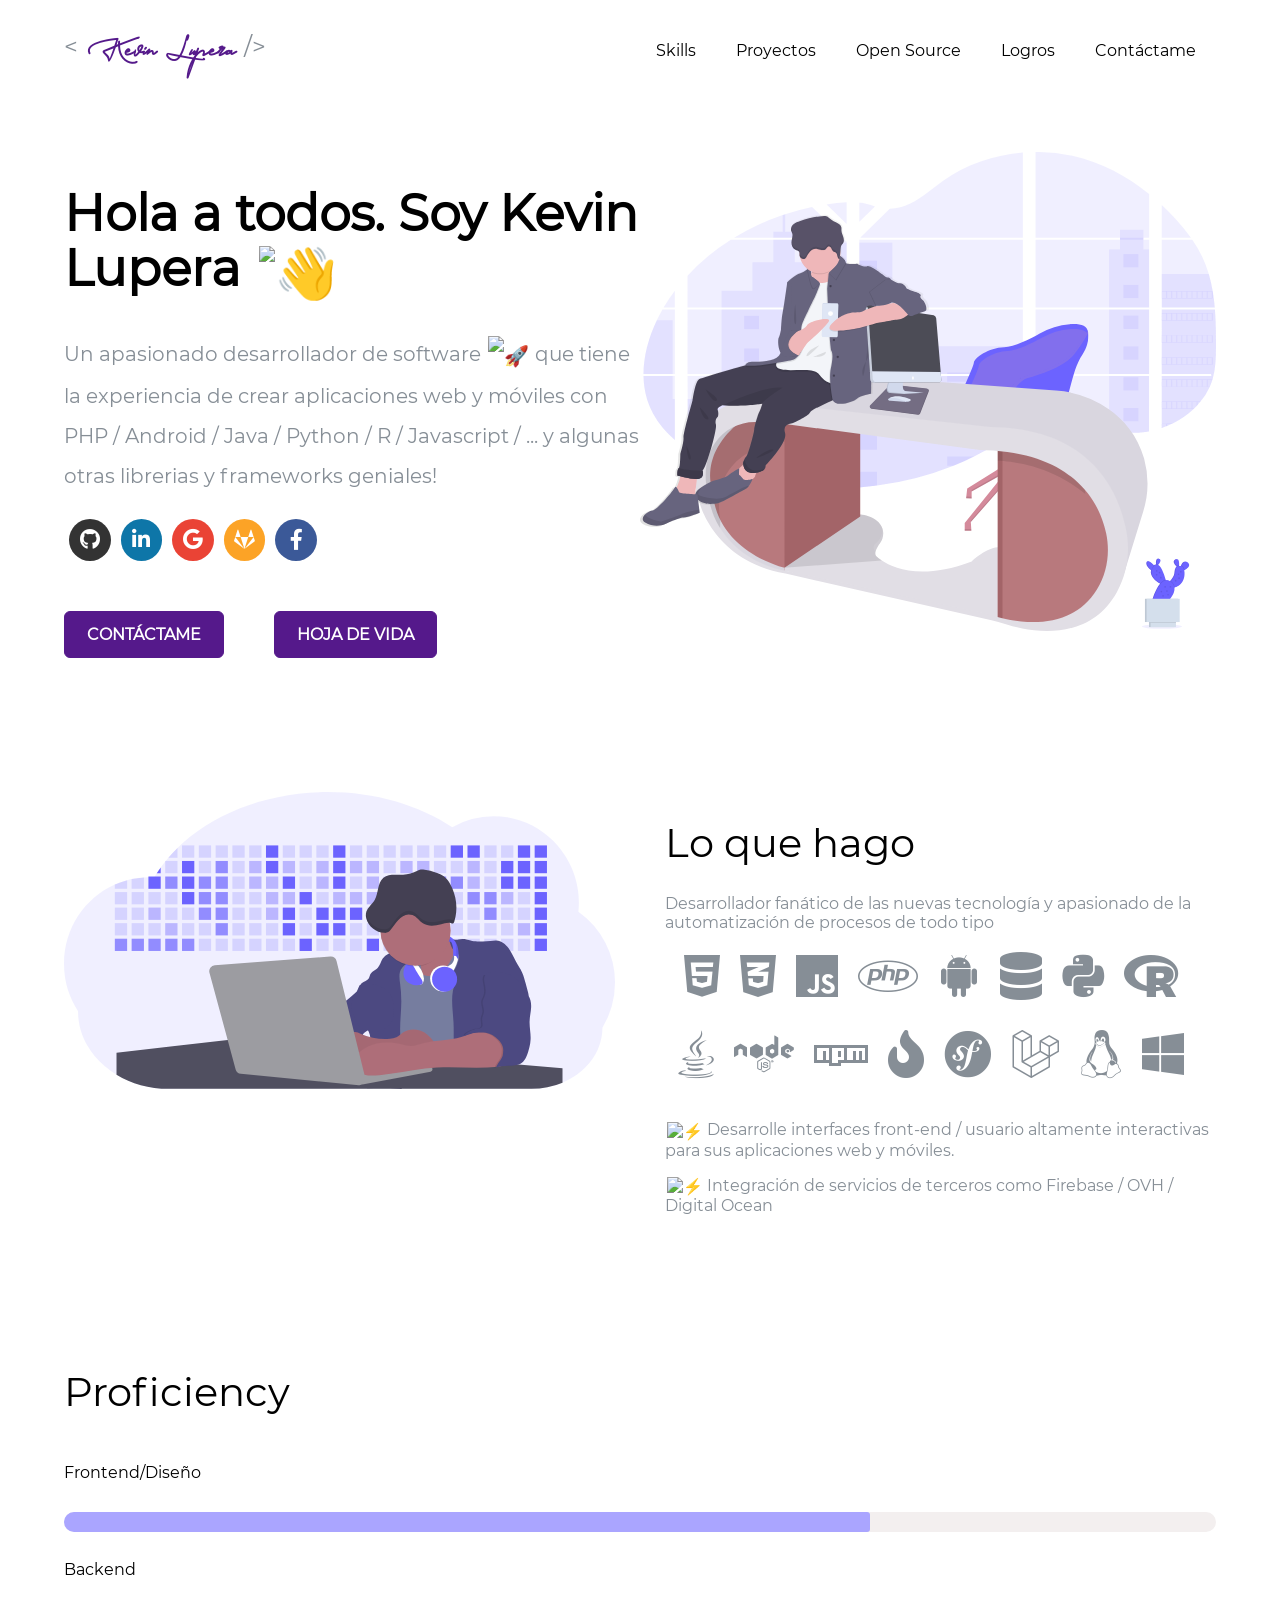
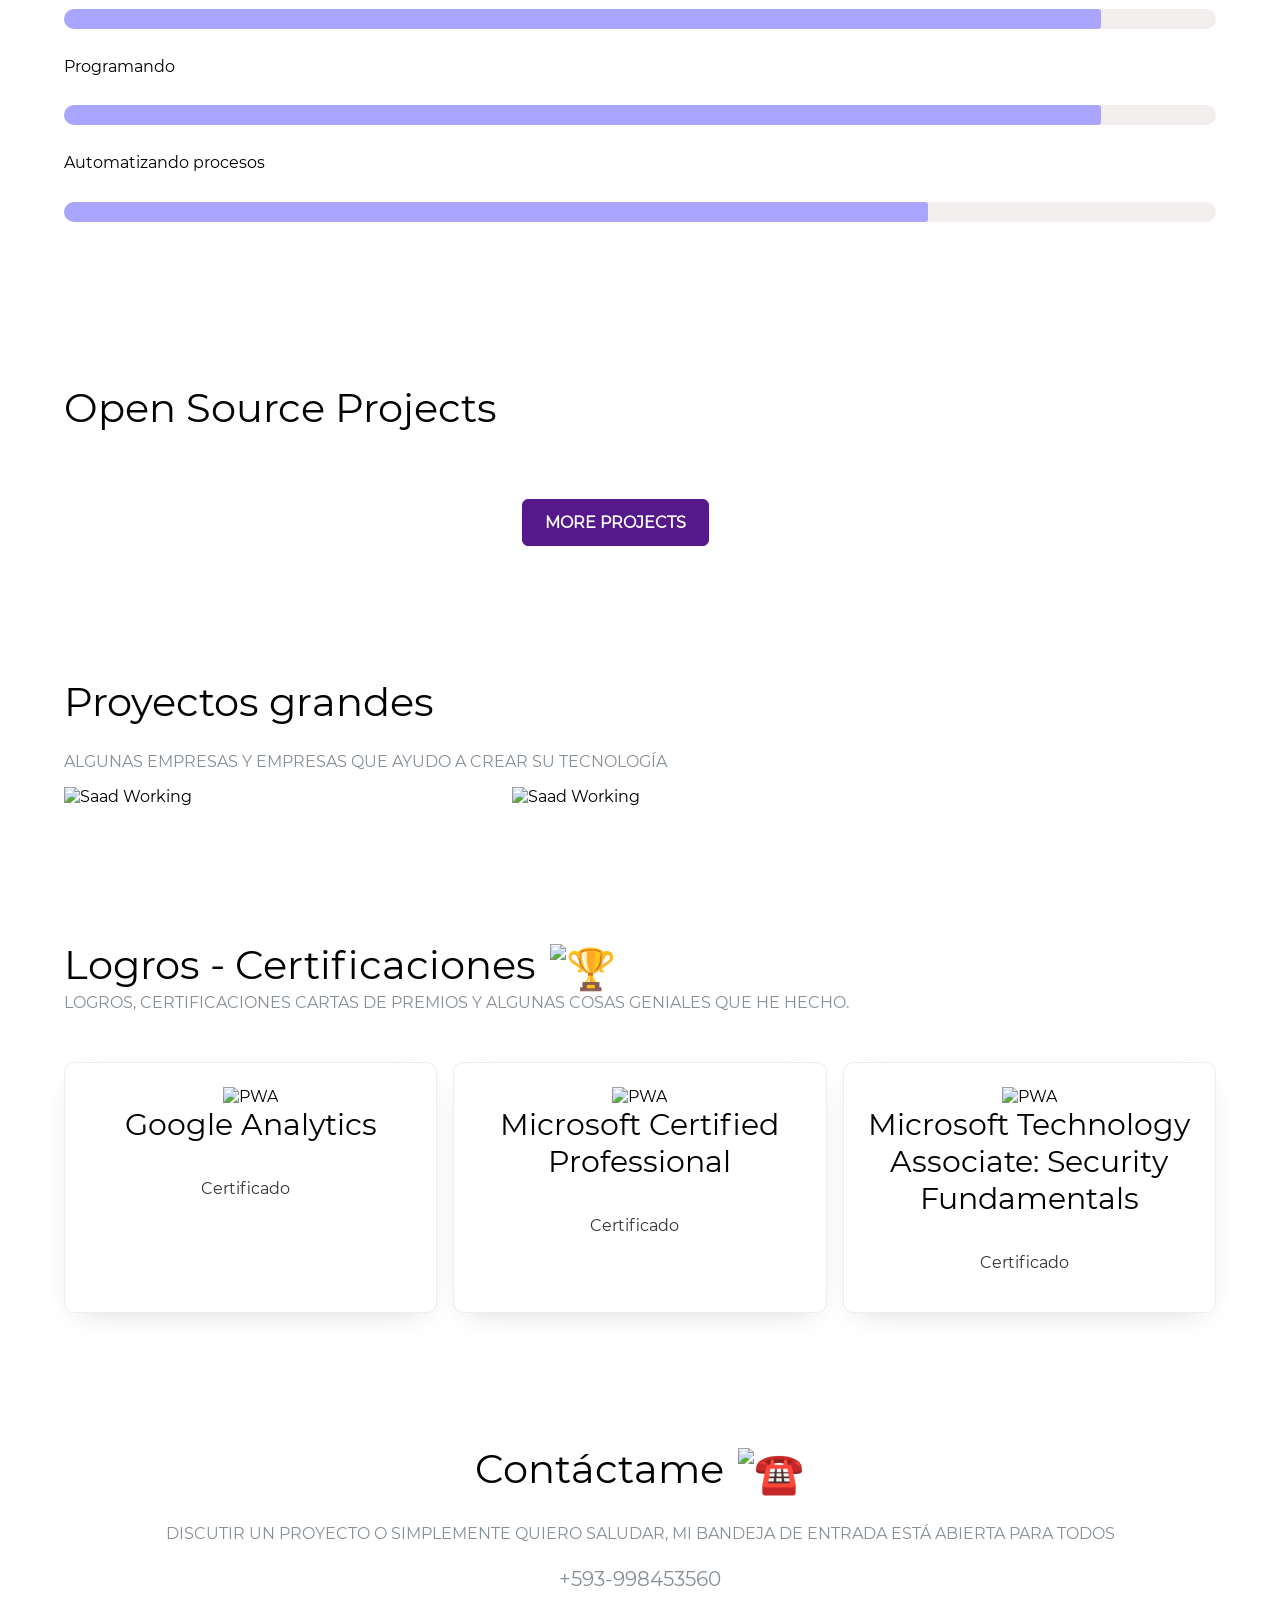
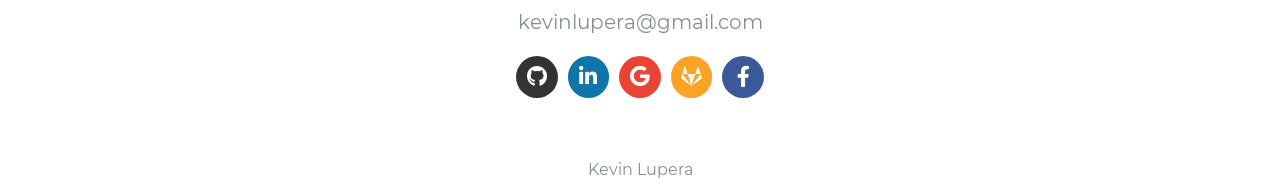
==== commit 48a4925e: "Updates" ====
--- a/index.html
+++ b/index.html
@@ -1 +1 @@
-<!doctype html><html lang="en"><head><meta charset="utf-8"/><link rel="icon" href="/favicon1.ico"/><meta name="viewport" content="width=device-width,initial-scale=1"/><meta name="theme-color" content="#000000"/><meta name="Saad Pasta Portfolio" content="Web site created using create-react-app"/><link rel="apple-touch-icon" href="logo192.png"/><meta property="og:title" content="Saad Pasta Portfolio"/><meta property="og:type" content="website"/><meta property="og:url" content="https://saadpasta.github.io/"/><meta property="og:image" content="https://saadpasta.github.io/static/media/developerActivity.59389695.svg"/><script async src="https://www.googletagmanager.com/gtag/js?id=UA-135618960-2"></script><script>function gtag(){dataLayer.push(arguments)}window.dataLayer=window.dataLayer||[],gtag("js",new Date),gtag("config","UA-135618960-2")</script><link rel="manifest" href="/manifest.json"/><link rel="stylesheet" href="https://cdnjs.cloudflare.com/ajax/libs/font-awesome/4.7.0/css/font-awesome.min.css"><title>Saad Pasta Portfolio</title><link href="/static/css/main.e21a3338.chunk.css" rel="stylesheet"></head><body><noscript>You need to enable JavaScript to run this app.</noscript><div id="root"></div><script>!function(a){function e(e){for(var r,t,n=e[0],o=e[1],u=e[2],i=0,l=[];i<n.length;i++)t=n[i],Object.prototype.hasOwnProperty.call(f,t)&&f[t]&&l.push(f[t][0]),f[t]=0;for(r in o)Object.prototype.hasOwnProperty.call(o,r)&&(a[r]=o[r]);for(s&&s(e);l.length;)l.shift()();return c.push.apply(c,u||[]),p()}function p(){for(var e,r=0;r<c.length;r++){for(var t=c[r],n=!0,o=1;o<t.length;o++){var u=t[o];0!==f[u]&&(n=!1)}n&&(c.splice(r--,1),e=i(i.s=t[0]))}return e}var t={},f={1:0},c=[];function i(e){if(t[e])return t[e].exports;var r=t[e]={i:e,l:!1,exports:{}};return a[e].call(r.exports,r,r.exports,i),r.l=!0,r.exports}i.m=a,i.c=t,i.d=function(e,r,t){i.o(e,r)||Object.defineProperty(e,r,{enumerable:!0,get:t})},i.r=function(e){"undefined"!=typeof Symbol&&Symbol.toStringTag&&Object.defineProperty(e,Symbol.toStringTag,{value:"Module"}),Object.defineProperty(e,"__esModule",{value:!0})},i.t=function(r,e){if(1&e&&(r=i(r)),8&e)return r;if(4&e&&"object"==typeof r&&r&&r.__esModule)return r;var t=Object.create(null);if(i.r(t),Object.defineProperty(t,"default",{enumerable:!0,value:r}),2&e&&"string"!=typeof r)for(var n in r)i.d(t,n,function(e){return r[e]}.bind(null,n));return t},i.n=function(e){var r=e&&e.__esModule?function(){return e.default}:function(){return e};return i.d(r,"a",r),r},i.o=function(e,r){return Object.prototype.hasOwnProperty.call(e,r)},i.p="/";var r=this["webpackJsonpkevinlupera.github.io"]=this["webpackJsonpkevinlupera.github.io"]||[],n=r.push.bind(r);r.push=e,r=r.slice();for(var o=0;o<r.length;o++)e(r[o]);var s=n;p()}([])</script><script src="/static/js/2.61fb6739.chunk.js"></script><script src="/static/js/main.efcc442f.chunk.js"></script></body></html>+<!doctype html><html lang="en"><head><meta charset="utf-8"/><link rel="icon" href="/favicon1.ico"/><meta name="viewport" content="width=device-width,initial-scale=1"/><meta name="theme-color" content="#000000"/><meta name="Kevin Lupera" content="Web site created using create-react-app"/><link rel="apple-touch-icon" href="logo192.png"/><meta property="og:title" content="Kevin Lupera"/><meta property="og:type" content="website"/><meta property="og:url" content="https://kevinlupera.github.io/"/><meta property="og:image" content="https://saadpasta.github.io/static/media/developerActivity.59389695.svg"/><script src="https://cdn.onesignal.com/sdks/OneSignalSDK.js" async=""></script><script>var OneSignal=window.OneSignal||[];OneSignal.push(function(){OneSignal.init({appId:"f2377975-7498-4206-9006-4ad5dfcefc16",notifyButton:{enable:!0}})})</script><script async src="https://www.googletagmanager.com/gtag/js?id=UA-128238180-1"></script><script>function gtag(){dataLayer.push(arguments)}window.dataLayer=window.dataLayer||[],gtag("js",new Date),gtag("config","UA-128238180-1")</script><link rel="manifest" href="/manifest.json"/><link rel="stylesheet" href="https://cdnjs.cloudflare.com/ajax/libs/font-awesome/4.7.0/css/font-awesome.min.css"><title>Kevin Lupera</title><link href="/static/css/main.e21a3338.chunk.css" rel="stylesheet"></head><body><noscript></noscript><div id="root"></div><script>!function(a){function e(e){for(var r,t,n=e[0],o=e[1],u=e[2],i=0,l=[];i<n.length;i++)t=n[i],Object.prototype.hasOwnProperty.call(f,t)&&f[t]&&l.push(f[t][0]),f[t]=0;for(r in o)Object.prototype.hasOwnProperty.call(o,r)&&(a[r]=o[r]);for(s&&s(e);l.length;)l.shift()();return c.push.apply(c,u||[]),p()}function p(){for(var e,r=0;r<c.length;r++){for(var t=c[r],n=!0,o=1;o<t.length;o++){var u=t[o];0!==f[u]&&(n=!1)}n&&(c.splice(r--,1),e=i(i.s=t[0]))}return e}var t={},f={1:0},c=[];function i(e){if(t[e])return t[e].exports;var r=t[e]={i:e,l:!1,exports:{}};return a[e].call(r.exports,r,r.exports,i),r.l=!0,r.exports}i.m=a,i.c=t,i.d=function(e,r,t){i.o(e,r)||Object.defineProperty(e,r,{enumerable:!0,get:t})},i.r=function(e){"undefined"!=typeof Symbol&&Symbol.toStringTag&&Object.defineProperty(e,Symbol.toStringTag,{value:"Module"}),Object.defineProperty(e,"__esModule",{value:!0})},i.t=function(r,e){if(1&e&&(r=i(r)),8&e)return r;if(4&e&&"object"==typeof r&&r&&r.__esModule)return r;var t=Object.create(null);if(i.r(t),Object.defineProperty(t,"default",{enumerable:!0,value:r}),2&e&&"string"!=typeof r)for(var n in r)i.d(t,n,function(e){return r[e]}.bind(null,n));return t},i.n=function(e){var r=e&&e.__esModule?function(){return e.default}:function(){return e};return i.d(r,"a",r),r},i.o=function(e,r){return Object.prototype.hasOwnProperty.call(e,r)},i.p="/";var r=this["webpackJsonpkevinlupera.github.io"]=this["webpackJsonpkevinlupera.github.io"]||[],n=r.push.bind(r);r.push=e,r=r.slice();for(var o=0;o<r.length;o++)e(r[o]);var s=n;p()}([])</script><script src="/static/js/2.61fb6739.chunk.js"></script><script src="/static/js/main.8547f7fe.chunk.js"></script></body></html>
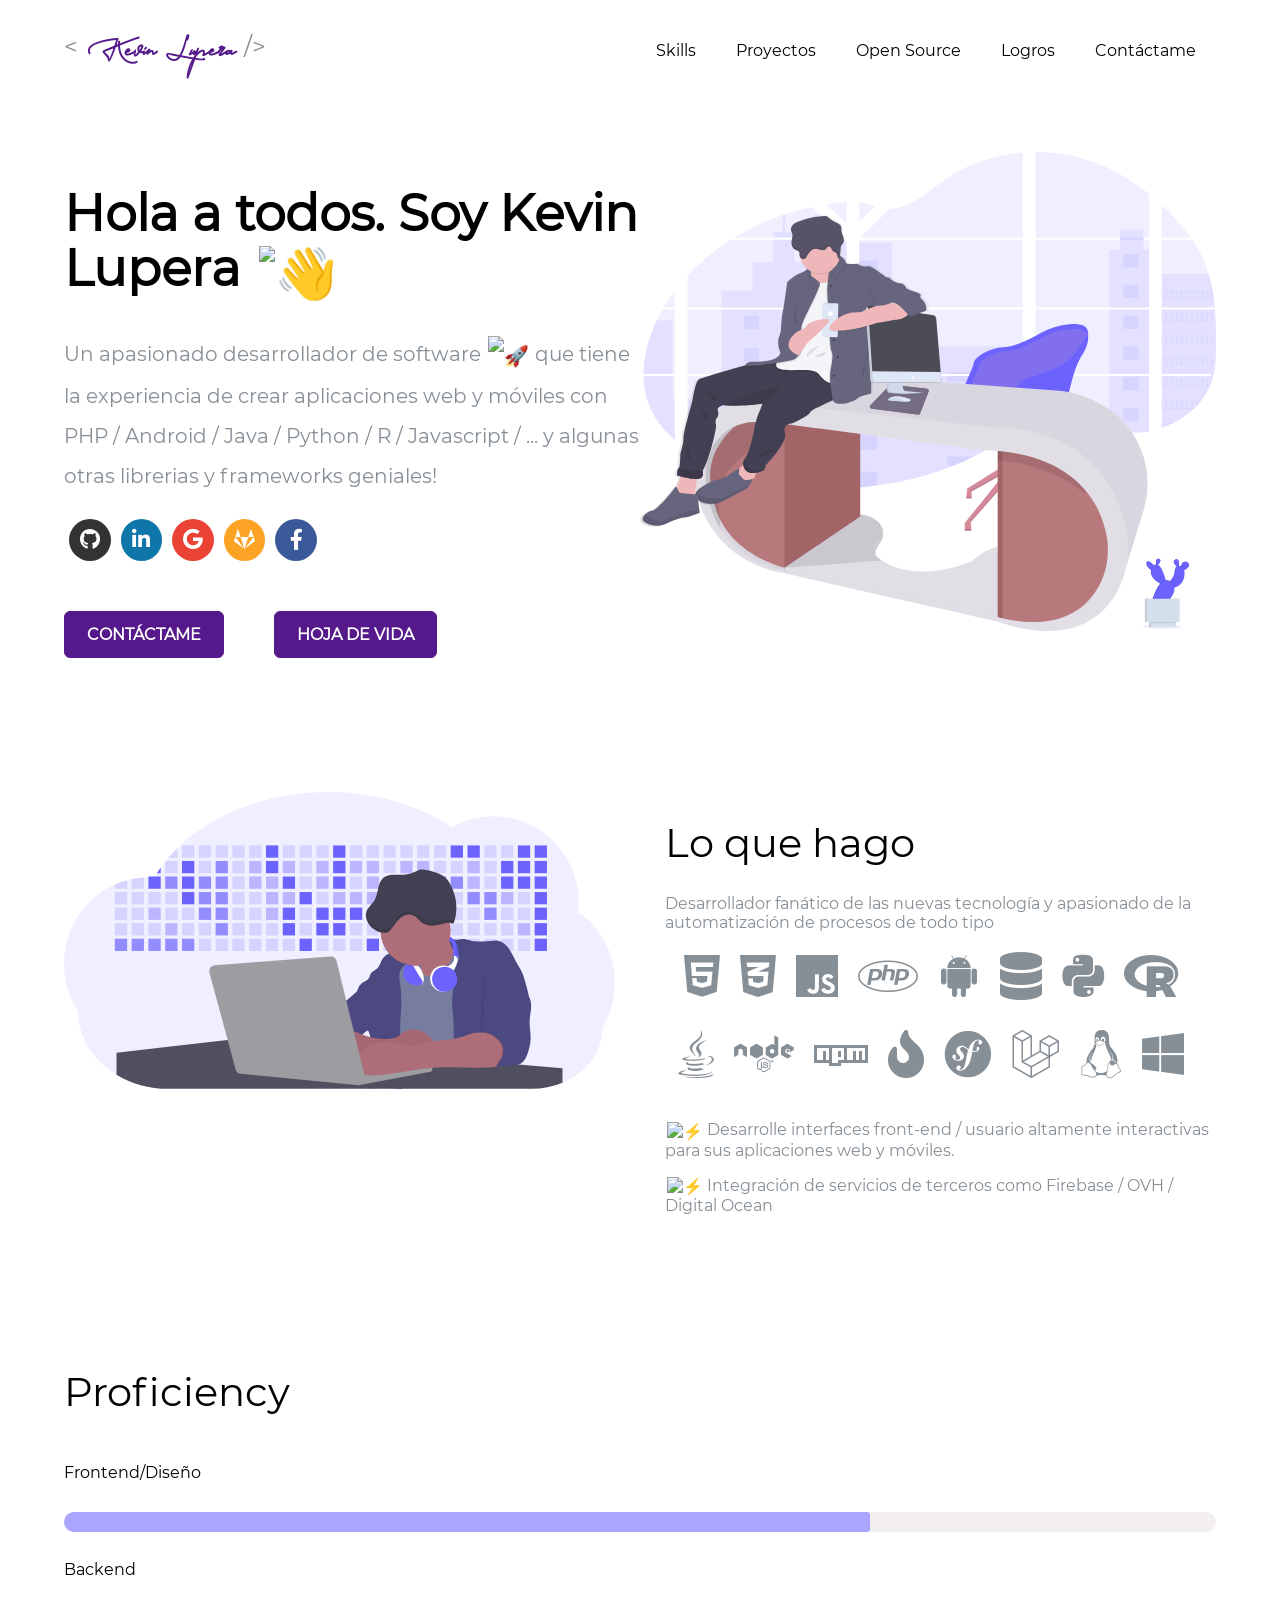
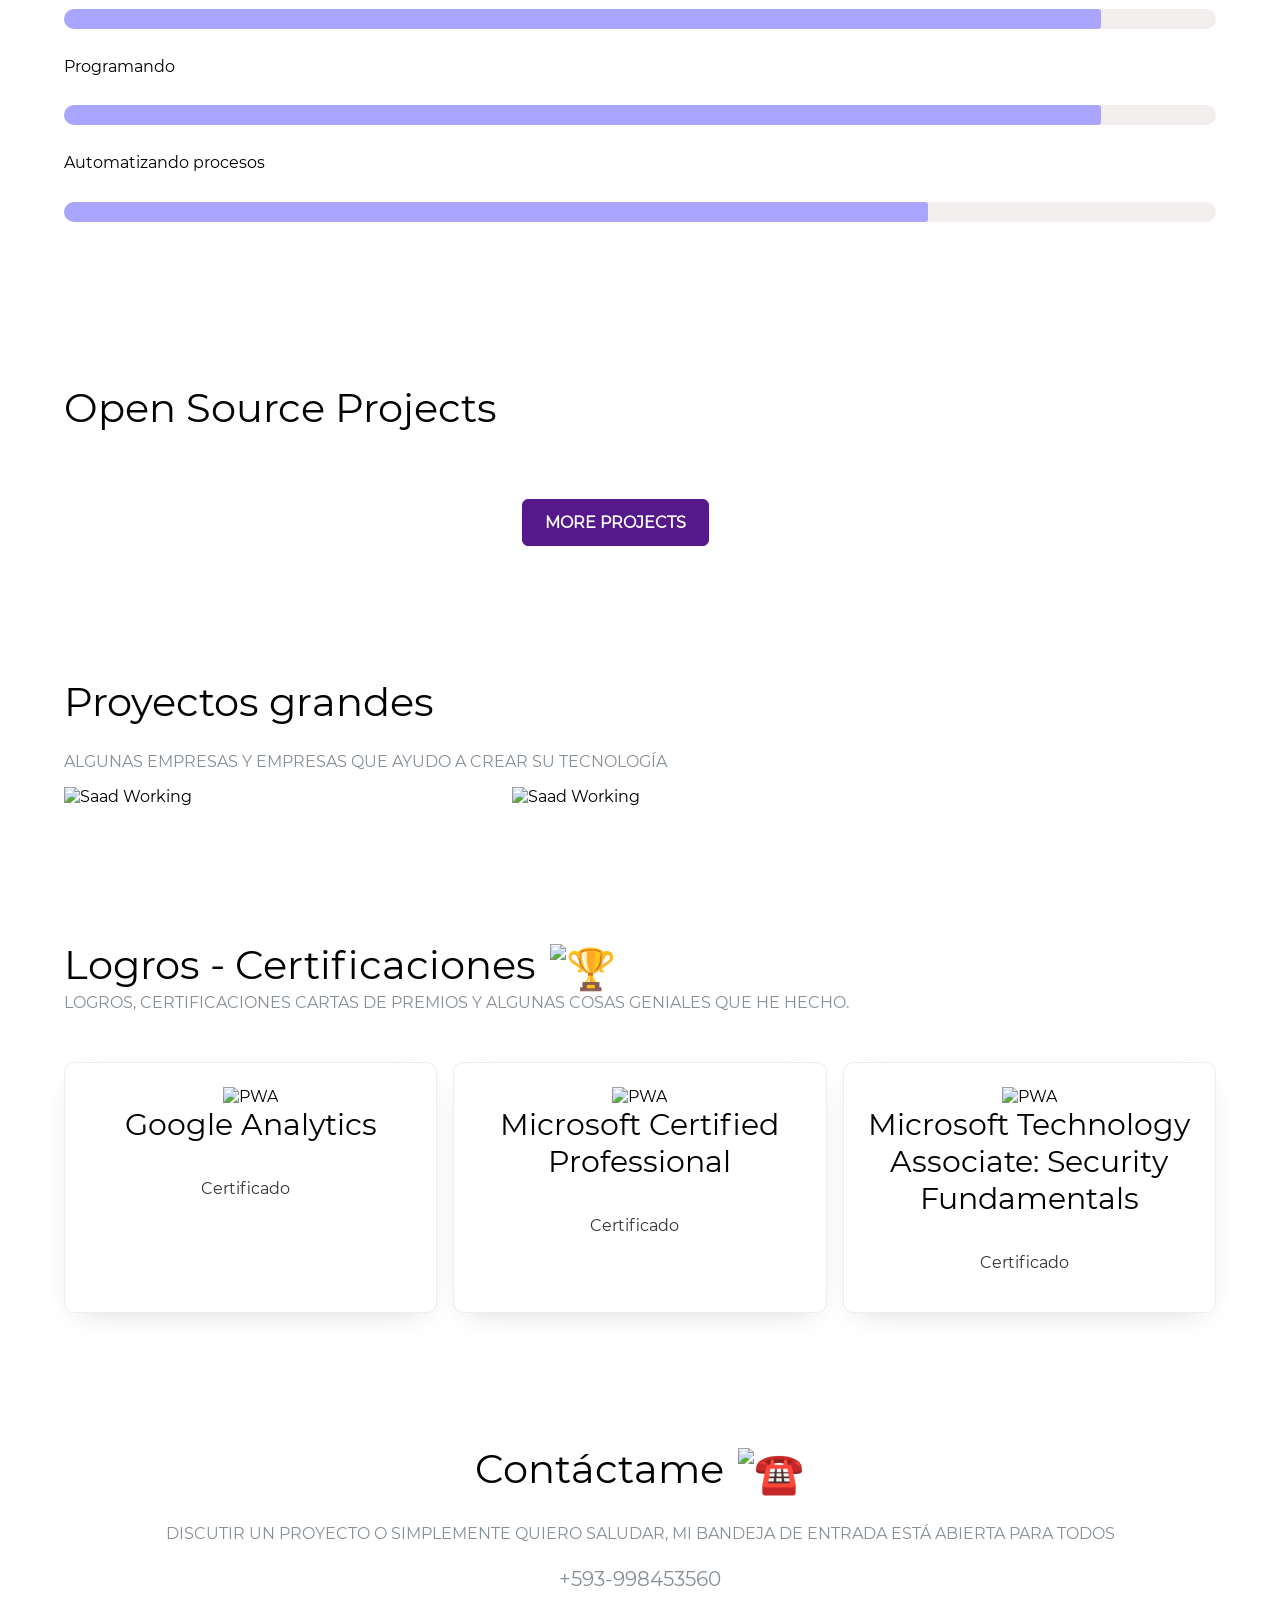
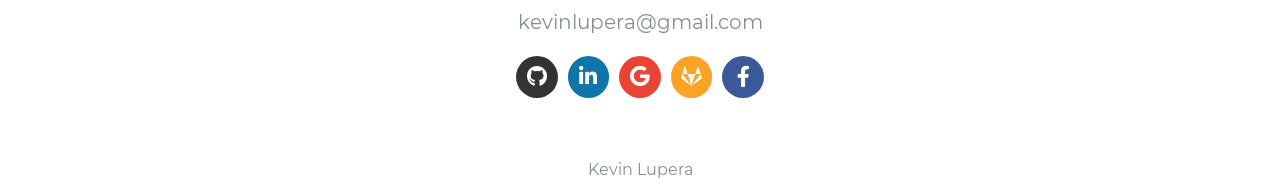
==== commit 0c43383c: "Updates" ====
--- a/index.html
+++ b/index.html
@@ -1 +1 @@
-<!doctype html><html lang="en"><head><meta charset="utf-8"/><link rel="icon" href="/favicon1.ico"/><meta name="viewport" content="width=device-width,initial-scale=1"/><meta name="theme-color" content="#000000"/><meta name="Kevin Lupera" content="Web site created using create-react-app"/><link rel="apple-touch-icon" href="logo192.png"/><meta property="og:title" content="Kevin Lupera"/><meta property="og:type" content="website"/><meta property="og:url" content="https://kevinlupera.github.io/"/><meta property="og:image" content="https://saadpasta.github.io/static/media/developerActivity.59389695.svg"/><script src="https://cdn.onesignal.com/sdks/OneSignalSDK.js" async=""></script><script>var OneSignal=window.OneSignal||[];OneSignal.push(function(){OneSignal.init({appId:"f2377975-7498-4206-9006-4ad5dfcefc16",notifyButton:{enable:!0}})})</script><script async src="https://www.googletagmanager.com/gtag/js?id=UA-128238180-1"></script><script>function gtag(){dataLayer.push(arguments)}window.dataLayer=window.dataLayer||[],gtag("js",new Date),gtag("config","UA-128238180-1")</script><link rel="manifest" href="/manifest.json"/><link rel="stylesheet" href="https://cdnjs.cloudflare.com/ajax/libs/font-awesome/4.7.0/css/font-awesome.min.css"><title>Kevin Lupera</title><link href="/static/css/main.e21a3338.chunk.css" rel="stylesheet"></head><body><noscript></noscript><div id="root"></div><script>!function(a){function e(e){for(var r,t,n=e[0],o=e[1],u=e[2],i=0,l=[];i<n.length;i++)t=n[i],Object.prototype.hasOwnProperty.call(f,t)&&f[t]&&l.push(f[t][0]),f[t]=0;for(r in o)Object.prototype.hasOwnProperty.call(o,r)&&(a[r]=o[r]);for(s&&s(e);l.length;)l.shift()();return c.push.apply(c,u||[]),p()}function p(){for(var e,r=0;r<c.length;r++){for(var t=c[r],n=!0,o=1;o<t.length;o++){var u=t[o];0!==f[u]&&(n=!1)}n&&(c.splice(r--,1),e=i(i.s=t[0]))}return e}var t={},f={1:0},c=[];function i(e){if(t[e])return t[e].exports;var r=t[e]={i:e,l:!1,exports:{}};return a[e].call(r.exports,r,r.exports,i),r.l=!0,r.exports}i.m=a,i.c=t,i.d=function(e,r,t){i.o(e,r)||Object.defineProperty(e,r,{enumerable:!0,get:t})},i.r=function(e){"undefined"!=typeof Symbol&&Symbol.toStringTag&&Object.defineProperty(e,Symbol.toStringTag,{value:"Module"}),Object.defineProperty(e,"__esModule",{value:!0})},i.t=function(r,e){if(1&e&&(r=i(r)),8&e)return r;if(4&e&&"object"==typeof r&&r&&r.__esModule)return r;var t=Object.create(null);if(i.r(t),Object.defineProperty(t,"default",{enumerable:!0,value:r}),2&e&&"string"!=typeof r)for(var n in r)i.d(t,n,function(e){return r[e]}.bind(null,n));return t},i.n=function(e){var r=e&&e.__esModule?function(){return e.default}:function(){return e};return i.d(r,"a",r),r},i.o=function(e,r){return Object.prototype.hasOwnProperty.call(e,r)},i.p="/";var r=this["webpackJsonpkevinlupera.github.io"]=this["webpackJsonpkevinlupera.github.io"]||[],n=r.push.bind(r);r.push=e,r=r.slice();for(var o=0;o<r.length;o++)e(r[o]);var s=n;p()}([])</script><script src="/static/js/2.61fb6739.chunk.js"></script><script src="/static/js/main.8547f7fe.chunk.js"></script></body></html>+<!doctype html><html lang="en"><head><meta charset="utf-8"/><link rel="icon" href="/favicon1.ico"/><meta name="viewport" content="width=device-width,initial-scale=1"/><meta name="theme-color" content="#000000"/><meta name="Kevin Lupera" content="Web site created using create-react-app"/><link rel="apple-touch-icon" href="logo192.png"/><meta property="og:title" content="Kevin Lupera"/><meta property="og:type" content="website"/><meta property="og:url" content="https://kevinlupera.github.io/"/><meta property="og:image" content="https://kevinlupera.github.io/static/media/developerActivity.59389695.svg"/><script src="https://cdn.onesignal.com/sdks/OneSignalSDKWorker.js" async=""></script><script src="https://cdn.onesignal.com/sdks/OneSignalSDK.js" async=""></script><script>var OneSignal=window.OneSignal||[];OneSignal.push(function(){OneSignal.init({appId:"f2377975-7498-4206-9006-4ad5dfcefc16",notifyButton:{enable:!0}})})</script><script async src="https://www.googletagmanager.com/gtag/js?id=UA-128238180-1"></script><script>function gtag(){dataLayer.push(arguments)}window.dataLayer=window.dataLayer||[],gtag("js",new Date),gtag("config","UA-128238180-1")</script><link rel="manifest" href="/manifest.json"/><link rel="stylesheet" href="https://cdnjs.cloudflare.com/ajax/libs/font-awesome/4.7.0/css/font-awesome.min.css"><title>Kevin Lupera</title><link href="/static/css/main.e21a3338.chunk.css" rel="stylesheet"></head><body><noscript></noscript><div id="root"></div><script>!function(a){function e(e){for(var r,t,n=e[0],o=e[1],u=e[2],i=0,l=[];i<n.length;i++)t=n[i],Object.prototype.hasOwnProperty.call(f,t)&&f[t]&&l.push(f[t][0]),f[t]=0;for(r in o)Object.prototype.hasOwnProperty.call(o,r)&&(a[r]=o[r]);for(s&&s(e);l.length;)l.shift()();return c.push.apply(c,u||[]),p()}function p(){for(var e,r=0;r<c.length;r++){for(var t=c[r],n=!0,o=1;o<t.length;o++){var u=t[o];0!==f[u]&&(n=!1)}n&&(c.splice(r--,1),e=i(i.s=t[0]))}return e}var t={},f={1:0},c=[];function i(e){if(t[e])return t[e].exports;var r=t[e]={i:e,l:!1,exports:{}};return a[e].call(r.exports,r,r.exports,i),r.l=!0,r.exports}i.m=a,i.c=t,i.d=function(e,r,t){i.o(e,r)||Object.defineProperty(e,r,{enumerable:!0,get:t})},i.r=function(e){"undefined"!=typeof Symbol&&Symbol.toStringTag&&Object.defineProperty(e,Symbol.toStringTag,{value:"Module"}),Object.defineProperty(e,"__esModule",{value:!0})},i.t=function(r,e){if(1&e&&(r=i(r)),8&e)return r;if(4&e&&"object"==typeof r&&r&&r.__esModule)return r;var t=Object.create(null);if(i.r(t),Object.defineProperty(t,"default",{enumerable:!0,value:r}),2&e&&"string"!=typeof r)for(var n in r)i.d(t,n,function(e){return r[e]}.bind(null,n));return t},i.n=function(e){var r=e&&e.__esModule?function(){return e.default}:function(){return e};return i.d(r,"a",r),r},i.o=function(e,r){return Object.prototype.hasOwnProperty.call(e,r)},i.p="/";var r=this["webpackJsonpkevinlupera.github.io"]=this["webpackJsonpkevinlupera.github.io"]||[],n=r.push.bind(r);r.push=e,r=r.slice();for(var o=0;o<r.length;o++)e(r[o]);var s=n;p()}([])</script><script src="/static/js/2.61fb6739.chunk.js"></script><script src="/static/js/main.8547f7fe.chunk.js"></script></body></html>
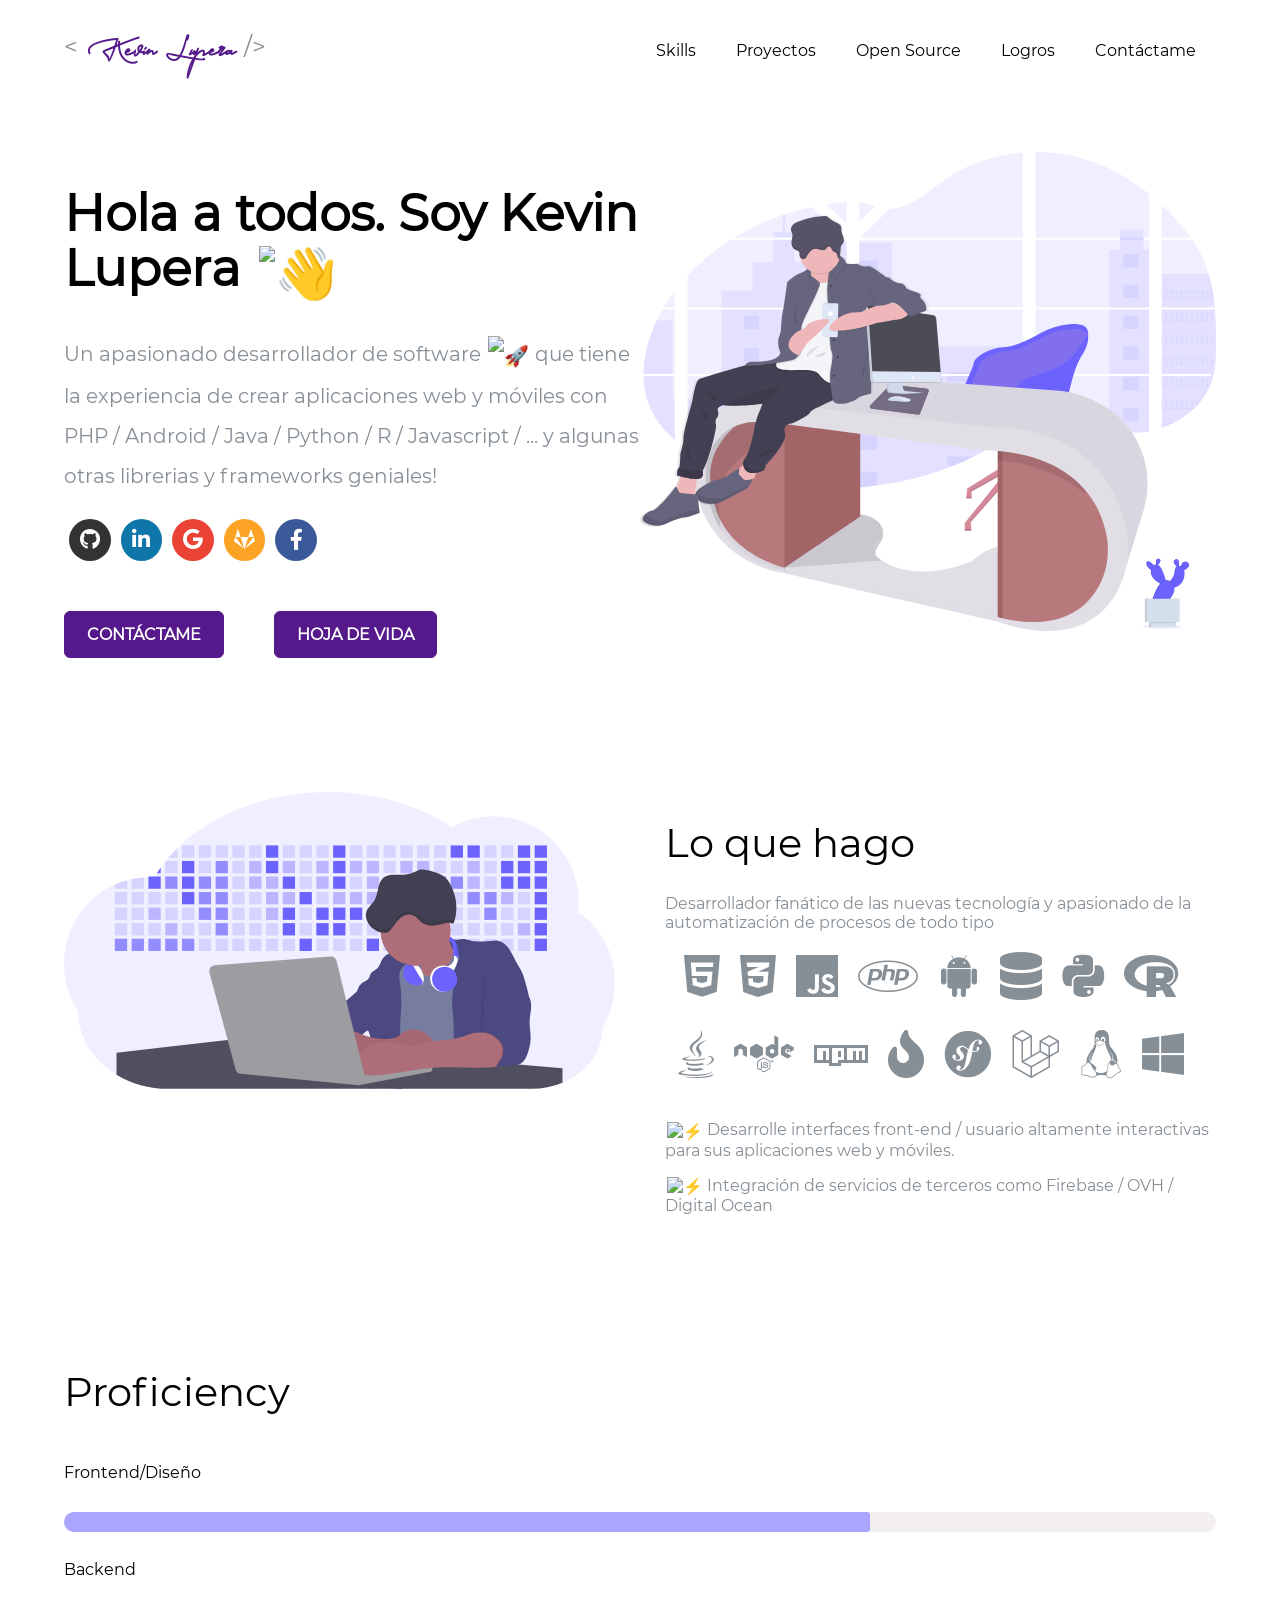
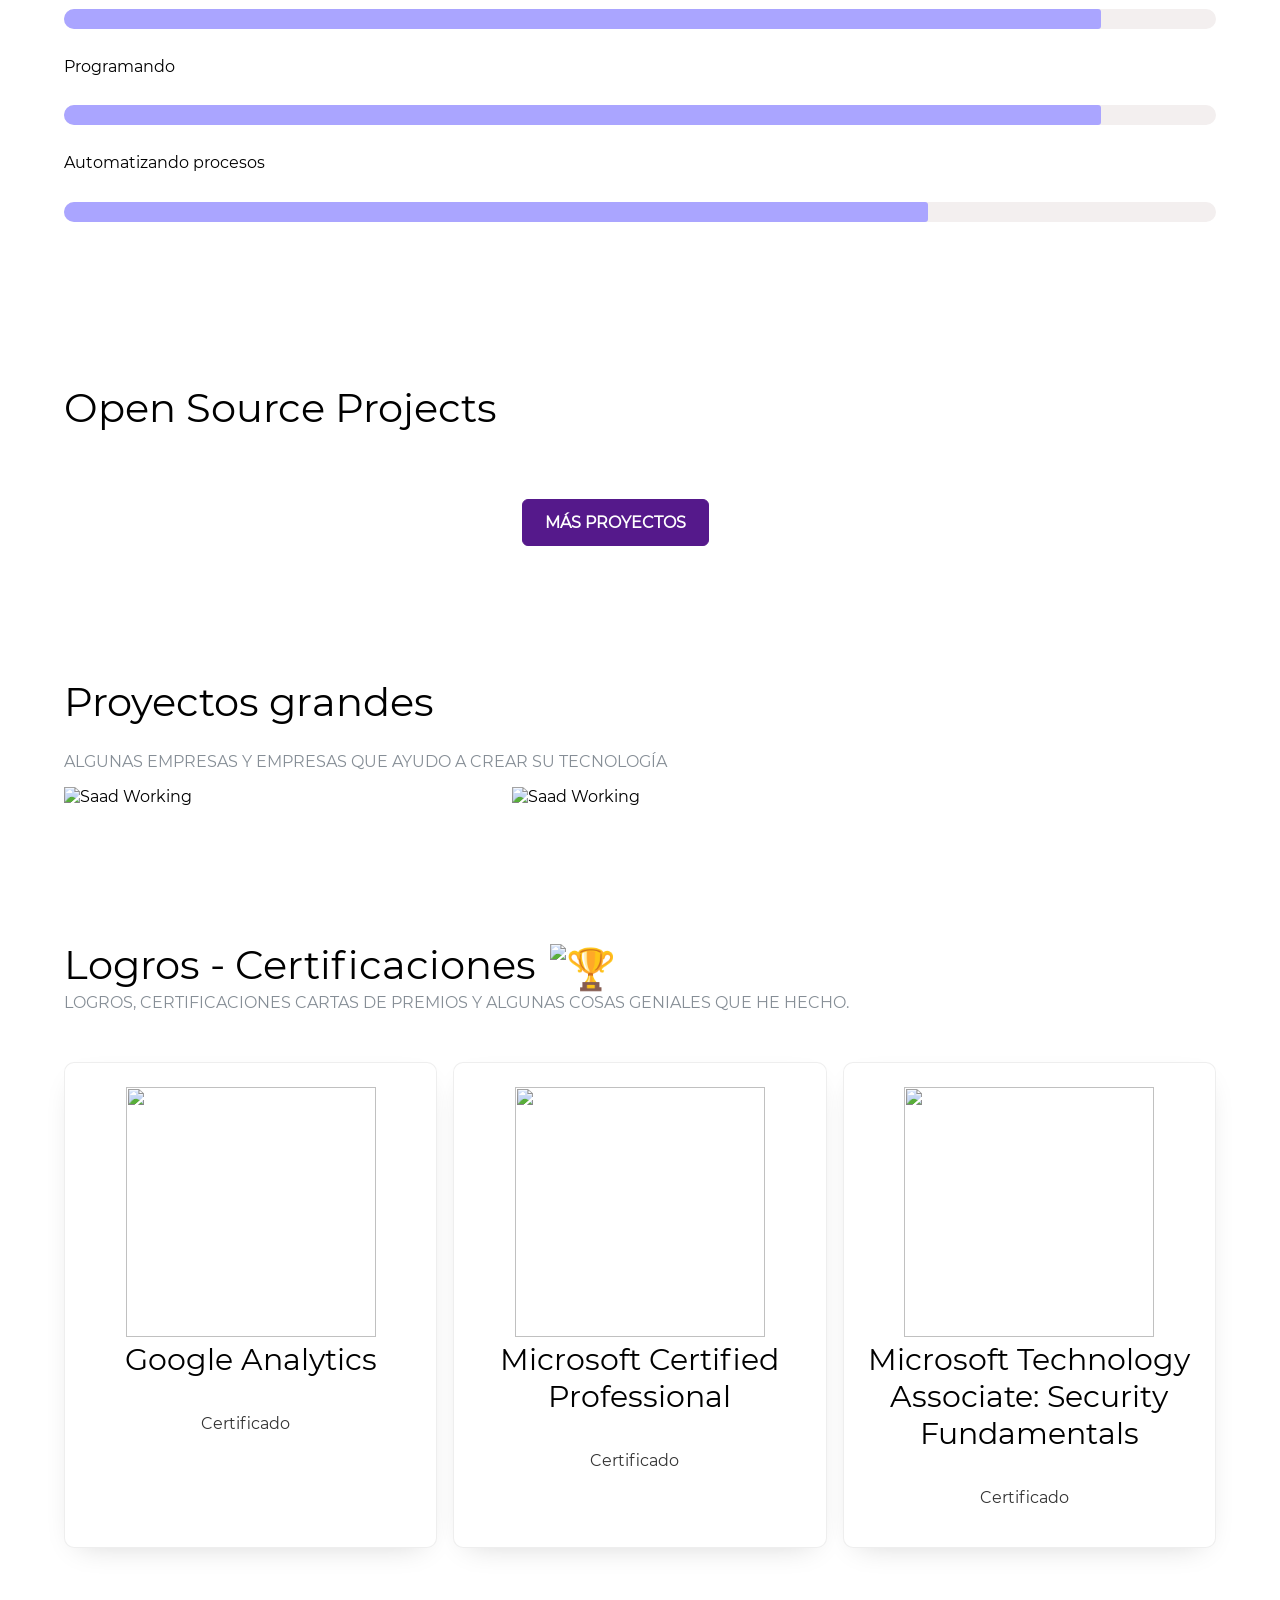
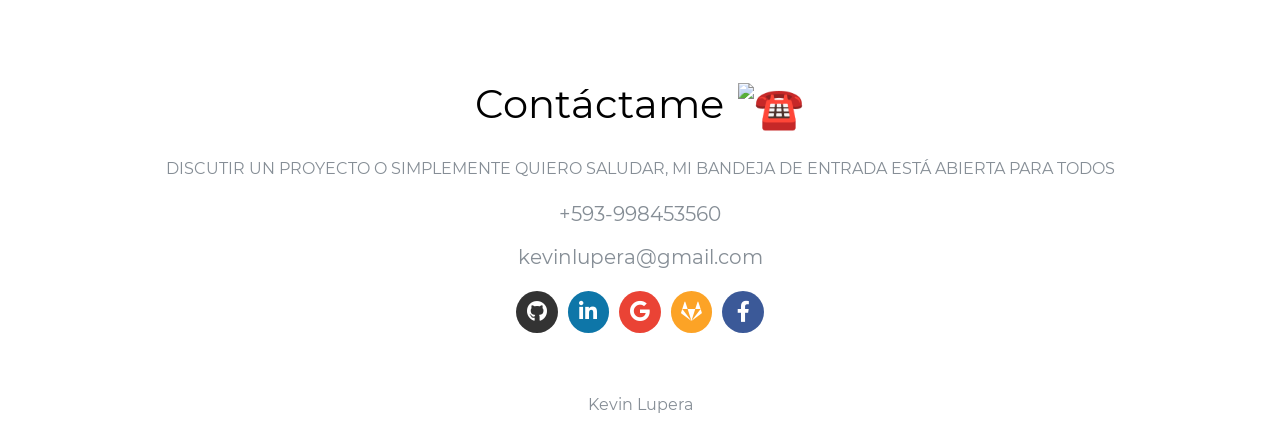
==== commit 5659ac03: "Updates" ====
--- a/index.html
+++ b/index.html
@@ -1 +1 @@
-<!doctype html><html lang="en"><head><meta charset="utf-8"/><link rel="icon" href="/favicon1.ico"/><meta name="viewport" content="width=device-width,initial-scale=1"/><meta name="theme-color" content="#000000"/><meta name="Kevin Lupera" content="Web site created using create-react-app"/><link rel="apple-touch-icon" href="logo192.png"/><meta property="og:title" content="Kevin Lupera"/><meta property="og:type" content="website"/><meta property="og:url" content="https://kevinlupera.github.io/"/><meta property="og:image" content="https://kevinlupera.github.io/static/media/developerActivity.59389695.svg"/><script src="https://cdn.onesignal.com/sdks/OneSignalSDKWorker.js" async=""></script><script src="https://cdn.onesignal.com/sdks/OneSignalSDK.js" async=""></script><script>var OneSignal=window.OneSignal||[];OneSignal.push(function(){OneSignal.init({appId:"f2377975-7498-4206-9006-4ad5dfcefc16",notifyButton:{enable:!0}})})</script><script async src="https://www.googletagmanager.com/gtag/js?id=UA-128238180-1"></script><script>function gtag(){dataLayer.push(arguments)}window.dataLayer=window.dataLayer||[],gtag("js",new Date),gtag("config","UA-128238180-1")</script><link rel="manifest" href="/manifest.json"/><link rel="stylesheet" href="https://cdnjs.cloudflare.com/ajax/libs/font-awesome/4.7.0/css/font-awesome.min.css"><title>Kevin Lupera</title><link href="/static/css/main.e21a3338.chunk.css" rel="stylesheet"></head><body><noscript></noscript><div id="root"></div><script>!function(a){function e(e){for(var r,t,n=e[0],o=e[1],u=e[2],i=0,l=[];i<n.length;i++)t=n[i],Object.prototype.hasOwnProperty.call(f,t)&&f[t]&&l.push(f[t][0]),f[t]=0;for(r in o)Object.prototype.hasOwnProperty.call(o,r)&&(a[r]=o[r]);for(s&&s(e);l.length;)l.shift()();return c.push.apply(c,u||[]),p()}function p(){for(var e,r=0;r<c.length;r++){for(var t=c[r],n=!0,o=1;o<t.length;o++){var u=t[o];0!==f[u]&&(n=!1)}n&&(c.splice(r--,1),e=i(i.s=t[0]))}return e}var t={},f={1:0},c=[];function i(e){if(t[e])return t[e].exports;var r=t[e]={i:e,l:!1,exports:{}};return a[e].call(r.exports,r,r.exports,i),r.l=!0,r.exports}i.m=a,i.c=t,i.d=function(e,r,t){i.o(e,r)||Object.defineProperty(e,r,{enumerable:!0,get:t})},i.r=function(e){"undefined"!=typeof Symbol&&Symbol.toStringTag&&Object.defineProperty(e,Symbol.toStringTag,{value:"Module"}),Object.defineProperty(e,"__esModule",{value:!0})},i.t=function(r,e){if(1&e&&(r=i(r)),8&e)return r;if(4&e&&"object"==typeof r&&r&&r.__esModule)return r;var t=Object.create(null);if(i.r(t),Object.defineProperty(t,"default",{enumerable:!0,value:r}),2&e&&"string"!=typeof r)for(var n in r)i.d(t,n,function(e){return r[e]}.bind(null,n));return t},i.n=function(e){var r=e&&e.__esModule?function(){return e.default}:function(){return e};return i.d(r,"a",r),r},i.o=function(e,r){return Object.prototype.hasOwnProperty.call(e,r)},i.p="/";var r=this["webpackJsonpkevinlupera.github.io"]=this["webpackJsonpkevinlupera.github.io"]||[],n=r.push.bind(r);r.push=e,r=r.slice();for(var o=0;o<r.length;o++)e(r[o]);var s=n;p()}([])</script><script src="/static/js/2.61fb6739.chunk.js"></script><script src="/static/js/main.8547f7fe.chunk.js"></script></body></html>+<!doctype html><html lang="en"><head><meta charset="utf-8"/><link rel="icon" href="/favicon1.ico"/><meta name="viewport" content="width=device-width,initial-scale=1"/><meta name="theme-color" content="#000000"/><meta name="Kevin Lupera" content="Web site created using create-react-app"/><link rel="apple-touch-icon" href="logo192.png"/><meta property="og:title" content="Kevin Lupera"/><meta property="og:type" content="website"/><meta property="og:url" content="https://kevinlupera.github.io/"/><meta property="og:image" content="https://kevinlupera.github.io/static/media/developerActivity.59389695.svg"/><script src="https://cdn.onesignal.com/sdks/OneSignalSDKWorker.js" async=""></script><script src="https://cdn.onesignal.com/sdks/OneSignalSDK.js" async=""></script><script>var OneSignal=window.OneSignal||[];OneSignal.push(function(){OneSignal.init({appId:"f2377975-7498-4206-9006-4ad5dfcefc16",notifyButton:{enable:!0}})})</script><script async src="https://www.googletagmanager.com/gtag/js?id=UA-128238180-1"></script><script>function gtag(){dataLayer.push(arguments)}window.dataLayer=window.dataLayer||[],gtag("js",new Date),gtag("config","UA-128238180-1")</script><link rel="manifest" href="/manifest.json"/><link rel="stylesheet" href="https://cdnjs.cloudflare.com/ajax/libs/font-awesome/4.7.0/css/font-awesome.min.css"><title>Kevin Lupera</title><link href="/static/css/main.e2827ff3.chunk.css" rel="stylesheet"></head><body><noscript></noscript><div id="root"></div><script>!function(a){function e(e){for(var r,t,n=e[0],o=e[1],u=e[2],i=0,l=[];i<n.length;i++)t=n[i],Object.prototype.hasOwnProperty.call(f,t)&&f[t]&&l.push(f[t][0]),f[t]=0;for(r in o)Object.prototype.hasOwnProperty.call(o,r)&&(a[r]=o[r]);for(s&&s(e);l.length;)l.shift()();return c.push.apply(c,u||[]),p()}function p(){for(var e,r=0;r<c.length;r++){for(var t=c[r],n=!0,o=1;o<t.length;o++){var u=t[o];0!==f[u]&&(n=!1)}n&&(c.splice(r--,1),e=i(i.s=t[0]))}return e}var t={},f={1:0},c=[];function i(e){if(t[e])return t[e].exports;var r=t[e]={i:e,l:!1,exports:{}};return a[e].call(r.exports,r,r.exports,i),r.l=!0,r.exports}i.m=a,i.c=t,i.d=function(e,r,t){i.o(e,r)||Object.defineProperty(e,r,{enumerable:!0,get:t})},i.r=function(e){"undefined"!=typeof Symbol&&Symbol.toStringTag&&Object.defineProperty(e,Symbol.toStringTag,{value:"Module"}),Object.defineProperty(e,"__esModule",{value:!0})},i.t=function(r,e){if(1&e&&(r=i(r)),8&e)return r;if(4&e&&"object"==typeof r&&r&&r.__esModule)return r;var t=Object.create(null);if(i.r(t),Object.defineProperty(t,"default",{enumerable:!0,value:r}),2&e&&"string"!=typeof r)for(var n in r)i.d(t,n,function(e){return r[e]}.bind(null,n));return t},i.n=function(e){var r=e&&e.__esModule?function(){return e.default}:function(){return e};return i.d(r,"a",r),r},i.o=function(e,r){return Object.prototype.hasOwnProperty.call(e,r)},i.p="/";var r=this["webpackJsonpkevinlupera.github.io"]=this["webpackJsonpkevinlupera.github.io"]||[],n=r.push.bind(r);r.push=e,r=r.slice();for(var o=0;o<r.length;o++)e(r[o]);var s=n;p()}([])</script><script src="/static/js/2.61fb6739.chunk.js"></script><script src="/static/js/main.94ee1aeb.chunk.js"></script></body></html>
--- a/static/css/main.e2827ff3.chunk.css
+++ b/static/css/main.e2827ff3.chunk.css
@@ -0,0 +1,7 @@
+@font-face{font-family:Agustina Regular;font-style:normal;font-weight:400;src:local("Agustina Regular"),url(/static/media/Agustina.21f233e1.woff) format("woff")}@font-face{font-family:Montserrat;src:local("Montserrat"),url(/static/media/Montserrat-Regular.ee653992.ttf) format("woff")}code{font-family:source-code-pro,Menlo,Monaco,Consolas,Courier New,monospace}body,html{scroll-behavior:smooth}body{margin:0;font:19px/23px Montserrat,sans-serif;-webkit-font-smoothing:antialiased;-moz-osx-font-smoothing:grayscale}@media (max-width:1380px){body,html{font-size:16px;line-height:normal}}.App{text-align:center}.App-logo{height:40vmin}.App-header{background-color:#282c34;min-height:100vh;display:flex;flex-direction:column;align-items:center;justify-content:center;font-size:calc(10px + 2vmin);color:#fff}.App-link{color:#09d3ac}.heading{color:#000}.subTitle{color:#868e96}.header{max-width:90%;padding:20px 10px;margin:0 auto}.header ul{margin:0;padding:0;list-style:none;overflow:hidden;background-color:#fff}.grey-color{color:#868e96}.header li a{display:block;padding:20px;color:#000;text-decoration:none}.header .menu-btn:hover,.header li a:hover{background-color:#f4f4f4}.header .logo{display:block;float:left;font-size:1.5em;text-decoration:none;margin-top:10px;line-height:normal}.header .logo-name{font-family:Agustina Regular;font-weight:700;padding:0 10px}.header .menu{clear:both;max-height:0;-webkit-transition:max-height .2s ease-out;transition:max-height .2s ease-out}.header .menu-icon{cursor:pointer;display:inline-block;float:right;padding:28px 20px;position:relative;-webkit-user-select:none;-moz-user-select:none;-ms-user-select:none;user-select:none}.header .menu-icon .navicon{background:#333;display:block;height:2px;position:relative;-webkit-transition:background .2s ease-out;transition:background .2s ease-out;width:18px}.header .menu-icon .navicon:after,.header .menu-icon .navicon:before{background:#333;content:"";display:block;height:100%;position:absolute;-webkit-transition:all .2s ease-out;transition:all .2s ease-out;width:100%}.header .menu-icon .navicon:before{top:5px}.header .menu-icon .navicon:after{top:-5px}.header .menu-btn{display:none}.header .menu-btn:checked~.menu{max-height:370px}.header .menu-btn:checked~.menu-icon .navicon{background:transparent}.header .menu-btn:checked~.menu-icon .navicon:before{-webkit-transform:rotate(-45deg);transform:rotate(-45deg)}.header .menu-btn:checked~.menu-icon .navicon:after{-webkit-transform:rotate(45deg);transform:rotate(45deg)}.header .menu-btn:checked~.menu-icon:not(.steps) .navicon:after,.header .menu-btn:checked~.menu-icon:not(.steps) .navicon:before{top:0}@media (min-width:48em){.header li{float:left}.header{display:flex;align-items:center;justify-content:space-between}.header .menu{max-height:none}.header .menu-icon{display:none}}@media (max-width:960px) and (min-width:768px){.header{font-size:12px}}.main{margin:4rem auto 0}.greet-main,.main{width:90%;padding:20px 10px}.greet-main{margin:2rem auto 0}.gretting-main{width:90%;padding:20px 10px;margin:0 auto}.greeting-main{display:flex}.greeting-main>*{flex:1 1;margin-bottom:30px}.button-greeting-div{display:flex;margin-top:20px}.greeting-text{font-size:70px;line-height:1.1}.greeting-text-p{font-size:30px;line-height:40px}.greeting-image-div>img{max-width:100%;height:auto}.wave-emoji{-webkit-animation-duration:1.8s;animation-duration:1.8s;-webkit-animation-iteration-count:infinite;animation-iteration-count:infinite;-webkit-animation-name:wave;animation-name:wave;display:inline-block;-webkit-transform-origin:70% 70%;transform-origin:70% 70%}@-webkit-keyframes wave{0%{-webkit-transform:rotate(0deg);transform:rotate(0deg)}10%{-webkit-transform:rotate(-10deg);transform:rotate(-10deg)}20%{-webkit-transform:rotate(12deg);transform:rotate(12deg)}30%{-webkit-transform:rotate(-10deg);transform:rotate(-10deg)}40%{-webkit-transform:rotate(9deg);transform:rotate(9deg)}50%{-webkit-transform:rotate(0deg);transform:rotate(0deg)}to{-webkit-transform:rotate(0deg);transform:rotate(0deg)}}@keyframes wave{0%{-webkit-transform:rotate(0deg);transform:rotate(0deg)}10%{-webkit-transform:rotate(-10deg);transform:rotate(-10deg)}20%{-webkit-transform:rotate(12deg);transform:rotate(12deg)}30%{-webkit-transform:rotate(-10deg);transform:rotate(-10deg)}40%{-webkit-transform:rotate(9deg);transform:rotate(9deg)}50%{-webkit-transform:rotate(0deg);transform:rotate(0deg)}to{-webkit-transform:rotate(0deg);transform:rotate(0deg)}}@media (max-width:1380px){.greeting-text{font-size:50px}.greeting-text-p{font-size:20px}}@media (max-width:768px){.button-greeting-div{justify-content:space-around}.greeting-text{font-size:30px;text-align:center}.greeting-text-p{font-size:16px;line-height:normal;text-align:center}.greeting-main{display:block}}.social-media-div{font-size:2em}.icon-button i{color:#fff}.icon-button{margin-bottom:10px}.icon-button i{border-radius:2.6rem;cursor:pointer;display:inline-block;font-size:1.3rem;height:2.6rem;line-height:2.6rem;position:relative;text-align:center;-webkit-user-select:none;-moz-user-select:none;-ms-user-select:none;user-select:none;width:2.6rem;margin:0 5px 10px}.facebook i{background-color:#3b5998}.linkedin i{background-color:#0e76a8}.github i{background-color:#333}.gitlab i{background-color:#fca326}.google i{background-color:#ea4335}.twitter i{background-color:#1da1f2}.facebook i:hover,.github i:hover,.gitlab i:hover,.google i:hover,.linkedin i:hover,.twitter i:hover{background-color:#000;-webkit-transition:.3s ease-in;transition:.3s ease-in}@media (max-width:768px){.social-media-div{text-align:center}}.main-button{background-color:#55198b;border:1px solid #55198b;color:#fff;font-weight:700;width:-webkit-max-content;width:-moz-max-content;width:max-content;padding:13px 22px;margin-right:50px;text-transform:uppercase;border-radius:6px;text-align:center;text-decoration:none;display:block;margin-top:20px;font-size:16px;cursor:pointer}.main-button:hover{background-color:#fff;color:#000;-webkit-transition:.3s ease-in;transition:.3s ease-in}.project-button{display:flex;justify-content:center;margin-top:20px}@media (max-width:768px){.main-button{font-size:15px;padding:12px 18px;margin-right:0}}@media (max-width:320px){.main-button{font-size:12px}}.skills-main-div{display:flex}.skills-text-div{margin-left:50px}.skills-main-div>*{flex:1 1;margin-bottom:30px}.skills-image-div>img{max-width:100%;height:auto}.skills-heading{font-size:56px;font-weight:400}@media (max-width:1380px){.skills-heading{font-size:40px}}@media (max-width:768px){.skills-heading{font-size:30px;text-align:center}.greeting-text-p{font-size:16px;line-height:normal}.skills-main-div{flex-direction:column}.skills-text-div{margin:20px}.skills-text{font-size:16px}.skills-text-subtitle{font-size:16px;text-align:center}.skills-image-div{order:2}}.dev-icons{padding-left:0;list-style:none;font-size:3rem;margin-bottom:0;margin-top:0;text-align:center}.software-skill-inline{display:inline-block;margin-right:20px;margin-bottom:20px}.software-skill-inline>i{color:#868e96}.software-skill-inline>i:hover{color:#645beb}.meter{height:20px;position:relative;background:#f3efef;border-radius:25px}.meter>span{display:block;height:100%;border-top-right-radius:6px;border-bottom-right-radius:6px;border-top-left-radius:20px;border-bottom-left-radius:20px;background-color:#aaa5ff;position:relative;overflow:hidden}.skill{line-height:3.5vw}.skill-bars{font-size:28px;width:40%}.skills-container{display:flex;width:90%;padding:20px 10px;margin:2rem auto 0}.skills-container>*{flex:1 1;margin-bottom:30px}.skills-image>img{margin-left:80px;max-width:90%;height:auto}@media (max-width:1456px){.skills-bar{line-height:4rem}.skills-image{display:none;order:2}}@media (max-width:768px){.skills-container{flex-direction:column}.skills-bar{line-height:3rem;margin:20px}.skills-image{display:none;order:2}}.project-title{font-size:56px;font-weight:400;line-height:normal}.startup-project-text img{max-width:100%;height:auto}.repo-cards-div-main{display:grid;grid-template-columns:repeat(auto-fit,minmax(400px,1fr));grid-gap:1rem 1rem;gap:1rem 1rem}@media (max-width:1380px){.project-title{font-size:40px}}@media (max-width:768px){.project-title{font-size:30px;text-align:center}.repo-cards-div-main{grid-template-columns:repeat(auto-fit,minmax(300px,1fr))}}.repo-card-div{color:#586069;background-color:#fff;box-shadow:0 10px 30px -15px rgba(0,0,0,.2);padding:2rem;cursor:pointer}.repo-card-div:hover{box-shadow:0 20px 30px -10px rgba(0,0,0,.2)}.repo-stats{display:flex;justify-content:space-between;font-size:13px;color:#6a737d}.repo-left-stat{flex-grow:1;display:flex}.language-color{width:10px;height:10px;background-color:#00f;margin-right:.25rem;border-radius:100%}.repo-left-stat span{margin-right:.75rem}.repo-left-stat span,.repo-name-div{display:flex;align-items:center}.repo-svg{margin-right:.5rem;min-width:16px}.repo-name{white-space:nowrap;text-overflow:ellipsis;color:#24292e;font-size:25px;font-weight:700;letter-spacing:-.5px;overflow:hidden;margin:0}.repo-star-svg{margin-right:.3rem}.repo-description{overflow:hidden;display:-webkit-box;-webkit-line-clamp:2;-webkit-box-orient:vertical}.startup-projects-main{display:flex}.startup-projects-main>*{flex:1 1;margin-bottom:30px}.starup-project-image>img{max-width:100%;height:auto}.project-card-head{color:#24292e;font-size:25px;font-weight:700;letter-spacing:-.5px;margin:0}.startup-project-text{display:flex;justify-content:space-between}.project-card-description{color:#586069}.nextu-div,.saaya-health-div{cursor:pointer}.imagen-proyecto{height:10rem!important;width:15rem!important}@media (max-width:768px){.starup-project-image{display:none}.project-subtitle{font-size:16px;text-align:center}}.achievement-heading{font-size:56px;font-weight:400;line-height:normal;margin:0}.achievement-subtitle{text-transform:uppercase;margin:0 0 50px}.card-image{height:250px;width:250px}.card-title{color:#000;font-size:30px;margin:0;font-weight:400;line-height:normal}.card-subtitle{color:#868e96;font-size:20px}.certificate-card{background-color:#fff;box-shadow:0 10px 30px -15px rgba(0,0,0,.2);padding:1.5rem;border-radius:10px;border:1px solid hsla(0,0%,82.7%,.397)}.certificate-detail-div{text-align:center}.certificate-card:hover{box-shadow:0 20px 30px -10px rgba(0,0,0,.2)}.certificate-image-div{text-align:center}.achievement-cards-div{display:grid;grid-template-columns:repeat(auto-fit,minmax(300px,1fr));grid-gap:1rem 1rem;gap:1rem 1rem}.certificate-card-footer{display:flex;justify-content:space-evenly;flex-wrap:wrap}.certificate-card-footer>p{color:#333;cursor:pointer;margin-right:10px;text-align:center}.certificate-card-footer>p:hover{color:#868e96}@media (max-width:1380px){.achievement-heading{font-size:40px}}@media (max-width:768px){.achievement-heading{font-size:30px;text-align:center}.achievement-subtitle{font-size:16px;line-height:normal;text-align:center}}.contact-div-main{display:flex}.contact-div-main>*{flex:1 1}.contact-title{font-size:65px;font-weight:400}.contact-detail,.contact-detail-email{margin-top:20px;font-size:40px;font-weight:400;color:#868e96;text-decoration:none}.contact-detail-email:hover,.contact-detail:hover{color:#000;text-shadow:2px 1px 2px #b5b5b5;-webkit-transition:all .3s;transition:all .3s}.contact-subtitle{text-transform:uppercase}.contact-text-div{margin-top:1.5rem}.contact-margin-top{margin-top:4rem}.contact-image-div>img{max-width:100%;height:auto;margin-left:1.5rem;margin-top:-4rem}@media (max-width:768px),(max-width:1380px){.contact-title{font-size:56px;font-weight:400;font-size:40px;text-align:center}.contact-subtitle{font-size:16px;line-height:normal;text-align:center}.contact-text-div{text-align:center;margin-top:1.5rem}.contact-detail,.contact-detail-email{font-size:20px}.contact-image-div{display:none}}.footer-text{text-align:center;color:#868e96}.footer-div{margin-top:2rem}#topButton{visibility:hidden;position:fixed;bottom:20px;right:30px;z-index:99;border:none;outline:none;background-color:#55198b;color:#fff;cursor:pointer;padding:15px;border-radius:15px;font-size:25px}#topButton:hover{background-color:#000;-webkit-transition:all .2s ease-in-out;transition:all .2s ease-in-out}
+
+/*!
+ * Font Awesome Free 5.11.2 by @fontawesome - https://fontawesome.com
+ * License - https://fontawesome.com/license/free (Icons: CC BY 4.0, Fonts: SIL OFL 1.1, Code: MIT License)
+ */.fa,.fab,.fad,.fal,.far,.fas{-moz-osx-font-smoothing:grayscale;-webkit-font-smoothing:antialiased;display:inline-block;font-style:normal;font-feature-settings:normal;font-variant:normal;text-rendering:auto;line-height:1}.fa-lg{font-size:1.33333em;line-height:.75em;vertical-align:-.0667em}.fa-xs{font-size:.75em}.fa-sm{font-size:.875em}.fa-1x{font-size:1em}.fa-2x{font-size:2em}.fa-3x{font-size:3em}.fa-4x{font-size:4em}.fa-5x{font-size:5em}.fa-6x{font-size:6em}.fa-7x{font-size:7em}.fa-8x{font-size:8em}.fa-9x{font-size:9em}.fa-10x{font-size:10em}.fa-fw{text-align:center;width:1.25em}.fa-ul{list-style-type:none;margin-left:2.5em;padding-left:0}.fa-ul>li{position:relative}.fa-li{left:-2em;position:absolute;text-align:center;width:2em;line-height:inherit}.fa-border{border:.08em solid #eee;border-radius:.1em;padding:.2em .25em .15em}.fa-pull-left{float:left}.fa-pull-right{float:right}.fa.fa-pull-left,.fab.fa-pull-left,.fal.fa-pull-left,.far.fa-pull-left,.fas.fa-pull-left{margin-right:.3em}.fa.fa-pull-right,.fab.fa-pull-right,.fal.fa-pull-right,.far.fa-pull-right,.fas.fa-pull-right{margin-left:.3em}.fa-spin{-webkit-animation:fa-spin 2s linear infinite;animation:fa-spin 2s linear infinite}.fa-pulse{-webkit-animation:fa-spin 1s steps(8) infinite;animation:fa-spin 1s steps(8) infinite}@-webkit-keyframes fa-spin{0%{-webkit-transform:rotate(0deg);transform:rotate(0deg)}to{-webkit-transform:rotate(1turn);transform:rotate(1turn)}}@keyframes fa-spin{0%{-webkit-transform:rotate(0deg);transform:rotate(0deg)}to{-webkit-transform:rotate(1turn);transform:rotate(1turn)}}.fa-rotate-90{-ms-filter:"progid:DXImageTransform.Microsoft.BasicImage(rotation=1)";-webkit-transform:rotate(90deg);transform:rotate(90deg)}.fa-rotate-180{-ms-filter:"progid:DXImageTransform.Microsoft.BasicImage(rotation=2)";-webkit-transform:rotate(180deg);transform:rotate(180deg)}.fa-rotate-270{-ms-filter:"progid:DXImageTransform.Microsoft.BasicImage(rotation=3)";-webkit-transform:rotate(270deg);transform:rotate(270deg)}.fa-flip-horizontal{-ms-filter:"progid:DXImageTransform.Microsoft.BasicImage(rotation=0, mirror=1)";-webkit-transform:scaleX(-1);transform:scaleX(-1)}.fa-flip-vertical{-webkit-transform:scaleY(-1);transform:scaleY(-1)}.fa-flip-both,.fa-flip-horizontal.fa-flip-vertical,.fa-flip-vertical{-ms-filter:"progid:DXImageTransform.Microsoft.BasicImage(rotation=2, mirror=1)"}.fa-flip-both,.fa-flip-horizontal.fa-flip-vertical{-webkit-transform:scale(-1);transform:scale(-1)}:root .fa-flip-both,:root .fa-flip-horizontal,:root .fa-flip-vertical,:root .fa-rotate-90,:root .fa-rotate-180,:root .fa-rotate-270{-webkit-filter:none;filter:none}.fa-stack{display:inline-block;height:2em;line-height:2em;position:relative;vertical-align:middle;width:2.5em}.fa-stack-1x,.fa-stack-2x{left:0;position:absolute;text-align:center;width:100%}.fa-stack-1x{line-height:inherit}.fa-stack-2x{font-size:2em}.fa-inverse{color:#fff}.fa-500px:before{content:"\f26e"}.fa-accessible-icon:before{content:"\f368"}.fa-accusoft:before{content:"\f369"}.fa-acquisitions-incorporated:before{content:"\f6af"}.fa-ad:before{content:"\f641"}.fa-address-book:before{content:"\f2b9"}.fa-address-card:before{content:"\f2bb"}.fa-adjust:before{content:"\f042"}.fa-adn:before{content:"\f170"}.fa-adobe:before{content:"\f778"}.fa-adversal:before{content:"\f36a"}.fa-affiliatetheme:before{content:"\f36b"}.fa-air-freshener:before{content:"\f5d0"}.fa-airbnb:before{content:"\f834"}.fa-algolia:before{content:"\f36c"}.fa-align-center:before{content:"\f037"}.fa-align-justify:before{content:"\f039"}.fa-align-left:before{content:"\f036"}.fa-align-right:before{content:"\f038"}.fa-alipay:before{content:"\f642"}.fa-allergies:before{content:"\f461"}.fa-amazon:before{content:"\f270"}.fa-amazon-pay:before{content:"\f42c"}.fa-ambulance:before{content:"\f0f9"}.fa-american-sign-language-interpreting:before{content:"\f2a3"}.fa-amilia:before{content:"\f36d"}.fa-anchor:before{content:"\f13d"}.fa-android:before{content:"\f17b"}.fa-angellist:before{content:"\f209"}.fa-angle-double-down:before{content:"\f103"}.fa-angle-double-left:before{content:"\f100"}.fa-angle-double-right:before{content:"\f101"}.fa-angle-double-up:before{content:"\f102"}.fa-angle-down:before{content:"\f107"}.fa-angle-left:before{content:"\f104"}.fa-angle-right:before{content:"\f105"}.fa-angle-up:before{content:"\f106"}.fa-angry:before{content:"\f556"}.fa-angrycreative:before{content:"\f36e"}.fa-angular:before{content:"\f420"}.fa-ankh:before{content:"\f644"}.fa-app-store:before{content:"\f36f"}.fa-app-store-ios:before{content:"\f370"}.fa-apper:before{content:"\f371"}.fa-apple:before{content:"\f179"}.fa-apple-alt:before{content:"\f5d1"}.fa-apple-pay:before{content:"\f415"}.fa-archive:before{content:"\f187"}.fa-archway:before{content:"\f557"}.fa-arrow-alt-circle-down:before{content:"\f358"}.fa-arrow-alt-circle-left:before{content:"\f359"}.fa-arrow-alt-circle-right:before{content:"\f35a"}.fa-arrow-alt-circle-up:before{content:"\f35b"}.fa-arrow-circle-down:before{content:"\f0ab"}.fa-arrow-circle-left:before{content:"\f0a8"}.fa-arrow-circle-right:before{content:"\f0a9"}.fa-arrow-circle-up:before{content:"\f0aa"}.fa-arrow-down:before{content:"\f063"}.fa-arrow-left:before{content:"\f060"}.fa-arrow-right:before{content:"\f061"}.fa-arrow-up:before{content:"\f062"}.fa-arrows-alt:before{content:"\f0b2"}.fa-arrows-alt-h:before{content:"\f337"}.fa-arrows-alt-v:before{content:"\f338"}.fa-artstation:before{content:"\f77a"}.fa-assistive-listening-systems:before{content:"\f2a2"}.fa-asterisk:before{content:"\f069"}.fa-asymmetrik:before{content:"\f372"}.fa-at:before{content:"\f1fa"}.fa-atlas:before{content:"\f558"}.fa-atlassian:before{content:"\f77b"}.fa-atom:before{content:"\f5d2"}.fa-audible:before{content:"\f373"}.fa-audio-description:before{content:"\f29e"}.fa-autoprefixer:before{content:"\f41c"}.fa-avianex:before{content:"\f374"}.fa-aviato:before{content:"\f421"}.fa-award:before{content:"\f559"}.fa-aws:before{content:"\f375"}.fa-baby:before{content:"\f77c"}.fa-baby-carriage:before{content:"\f77d"}.fa-backspace:before{content:"\f55a"}.fa-backward:before{content:"\f04a"}.fa-bacon:before{content:"\f7e5"}.fa-balance-scale:before{content:"\f24e"}.fa-balance-scale-left:before{content:"\f515"}.fa-balance-scale-right:before{content:"\f516"}.fa-ban:before{content:"\f05e"}.fa-band-aid:before{content:"\f462"}.fa-bandcamp:before{content:"\f2d5"}.fa-barcode:before{content:"\f02a"}.fa-bars:before{content:"\f0c9"}.fa-baseball-ball:before{content:"\f433"}.fa-basketball-ball:before{content:"\f434"}.fa-bath:before{content:"\f2cd"}.fa-battery-empty:before{content:"\f244"}.fa-battery-full:before{content:"\f240"}.fa-battery-half:before{content:"\f242"}.fa-battery-quarter:before{content:"\f243"}.fa-battery-three-quarters:before{content:"\f241"}.fa-battle-net:before{content:"\f835"}.fa-bed:before{content:"\f236"}.fa-beer:before{content:"\f0fc"}.fa-behance:before{content:"\f1b4"}.fa-behance-square:before{content:"\f1b5"}.fa-bell:before{content:"\f0f3"}.fa-bell-slash:before{content:"\f1f6"}.fa-bezier-curve:before{content:"\f55b"}.fa-bible:before{content:"\f647"}.fa-bicycle:before{content:"\f206"}.fa-biking:before{content:"\f84a"}.fa-bimobject:before{content:"\f378"}.fa-binoculars:before{content:"\f1e5"}.fa-biohazard:before{content:"\f780"}.fa-birthday-cake:before{content:"\f1fd"}.fa-bitbucket:before{content:"\f171"}.fa-bitcoin:before{content:"\f379"}.fa-bity:before{content:"\f37a"}.fa-black-tie:before{content:"\f27e"}.fa-blackberry:before{content:"\f37b"}.fa-blender:before{content:"\f517"}.fa-blender-phone:before{content:"\f6b6"}.fa-blind:before{content:"\f29d"}.fa-blog:before{content:"\f781"}.fa-blogger:before{content:"\f37c"}.fa-blogger-b:before{content:"\f37d"}.fa-bluetooth:before{content:"\f293"}.fa-bluetooth-b:before{content:"\f294"}.fa-bold:before{content:"\f032"}.fa-bolt:before{content:"\f0e7"}.fa-bomb:before{content:"\f1e2"}.fa-bone:before{content:"\f5d7"}.fa-bong:before{content:"\f55c"}.fa-book:before{content:"\f02d"}.fa-book-dead:before{content:"\f6b7"}.fa-book-medical:before{content:"\f7e6"}.fa-book-open:before{content:"\f518"}.fa-book-reader:before{content:"\f5da"}.fa-bookmark:before{content:"\f02e"}.fa-bootstrap:before{content:"\f836"}.fa-border-all:before{content:"\f84c"}.fa-border-none:before{content:"\f850"}.fa-border-style:before{content:"\f853"}.fa-bowling-ball:before{content:"\f436"}.fa-box:before{content:"\f466"}.fa-box-open:before{content:"\f49e"}.fa-boxes:before{content:"\f468"}.fa-braille:before{content:"\f2a1"}.fa-brain:before{content:"\f5dc"}.fa-bread-slice:before{content:"\f7ec"}.fa-briefcase:before{content:"\f0b1"}.fa-briefcase-medical:before{content:"\f469"}.fa-broadcast-tower:before{content:"\f519"}.fa-broom:before{content:"\f51a"}.fa-brush:before{content:"\f55d"}.fa-btc:before{content:"\f15a"}.fa-buffer:before{content:"\f837"}.fa-bug:before{content:"\f188"}.fa-building:before{content:"\f1ad"}.fa-bullhorn:before{content:"\f0a1"}.fa-bullseye:before{content:"\f140"}.fa-burn:before{content:"\f46a"}.fa-buromobelexperte:before{content:"\f37f"}.fa-bus:before{content:"\f207"}.fa-bus-alt:before{content:"\f55e"}.fa-business-time:before{content:"\f64a"}.fa-buy-n-large:before{content:"\f8a6"}.fa-buysellads:before{content:"\f20d"}.fa-calculator:before{content:"\f1ec"}.fa-calendar:before{content:"\f133"}.fa-calendar-alt:before{content:"\f073"}.fa-calendar-check:before{content:"\f274"}.fa-calendar-day:before{content:"\f783"}.fa-calendar-minus:before{content:"\f272"}.fa-calendar-plus:before{content:"\f271"}.fa-calendar-times:before{content:"\f273"}.fa-calendar-week:before{content:"\f784"}.fa-camera:before{content:"\f030"}.fa-camera-retro:before{content:"\f083"}.fa-campground:before{content:"\f6bb"}.fa-canadian-maple-leaf:before{content:"\f785"}.fa-candy-cane:before{content:"\f786"}.fa-cannabis:before{content:"\f55f"}.fa-capsules:before{content:"\f46b"}.fa-car:before{content:"\f1b9"}.fa-car-alt:before{content:"\f5de"}.fa-car-battery:before{content:"\f5df"}.fa-car-crash:before{content:"\f5e1"}.fa-car-side:before{content:"\f5e4"}.fa-caret-down:before{content:"\f0d7"}.fa-caret-left:before{content:"\f0d9"}.fa-caret-right:before{content:"\f0da"}.fa-caret-square-down:before{content:"\f150"}.fa-caret-square-left:before{content:"\f191"}.fa-caret-square-right:before{content:"\f152"}.fa-caret-square-up:before{content:"\f151"}.fa-caret-up:before{content:"\f0d8"}.fa-carrot:before{content:"\f787"}.fa-cart-arrow-down:before{content:"\f218"}.fa-cart-plus:before{content:"\f217"}.fa-cash-register:before{content:"\f788"}.fa-cat:before{content:"\f6be"}.fa-cc-amazon-pay:before{content:"\f42d"}.fa-cc-amex:before{content:"\f1f3"}.fa-cc-apple-pay:before{content:"\f416"}.fa-cc-diners-club:before{content:"\f24c"}.fa-cc-discover:before{content:"\f1f2"}.fa-cc-jcb:before{content:"\f24b"}.fa-cc-mastercard:before{content:"\f1f1"}.fa-cc-paypal:before{content:"\f1f4"}.fa-cc-stripe:before{content:"\f1f5"}.fa-cc-visa:before{content:"\f1f0"}.fa-centercode:before{content:"\f380"}.fa-centos:before{content:"\f789"}.fa-certificate:before{content:"\f0a3"}.fa-chair:before{content:"\f6c0"}.fa-chalkboard:before{content:"\f51b"}.fa-chalkboard-teacher:before{content:"\f51c"}.fa-charging-station:before{content:"\f5e7"}.fa-chart-area:before{content:"\f1fe"}.fa-chart-bar:before{content:"\f080"}.fa-chart-line:before{content:"\f201"}.fa-chart-pie:before{content:"\f200"}.fa-check:before{content:"\f00c"}.fa-check-circle:before{content:"\f058"}.fa-check-double:before{content:"\f560"}.fa-check-square:before{content:"\f14a"}.fa-cheese:before{content:"\f7ef"}.fa-chess:before{content:"\f439"}.fa-chess-bishop:before{content:"\f43a"}.fa-chess-board:before{content:"\f43c"}.fa-chess-king:before{content:"\f43f"}.fa-chess-knight:before{content:"\f441"}.fa-chess-pawn:before{content:"\f443"}.fa-chess-queen:before{content:"\f445"}.fa-chess-rook:before{content:"\f447"}.fa-chevron-circle-down:before{content:"\f13a"}.fa-chevron-circle-left:before{content:"\f137"}.fa-chevron-circle-right:before{content:"\f138"}.fa-chevron-circle-up:before{content:"\f139"}.fa-chevron-down:before{content:"\f078"}.fa-chevron-left:before{content:"\f053"}.fa-chevron-right:before{content:"\f054"}.fa-chevron-up:before{content:"\f077"}.fa-child:before{content:"\f1ae"}.fa-chrome:before{content:"\f268"}.fa-chromecast:before{content:"\f838"}.fa-church:before{content:"\f51d"}.fa-circle:before{content:"\f111"}.fa-circle-notch:before{content:"\f1ce"}.fa-city:before{content:"\f64f"}.fa-clinic-medical:before{content:"\f7f2"}.fa-clipboard:before{content:"\f328"}.fa-clipboard-check:before{content:"\f46c"}.fa-clipboard-list:before{content:"\f46d"}.fa-clock:before{content:"\f017"}.fa-clone:before{content:"\f24d"}.fa-closed-captioning:before{content:"\f20a"}.fa-cloud:before{content:"\f0c2"}.fa-cloud-download-alt:before{content:"\f381"}.fa-cloud-meatball:before{content:"\f73b"}.fa-cloud-moon:before{content:"\f6c3"}.fa-cloud-moon-rain:before{content:"\f73c"}.fa-cloud-rain:before{content:"\f73d"}.fa-cloud-showers-heavy:before{content:"\f740"}.fa-cloud-sun:before{content:"\f6c4"}.fa-cloud-sun-rain:before{content:"\f743"}.fa-cloud-upload-alt:before{content:"\f382"}.fa-cloudscale:before{content:"\f383"}.fa-cloudsmith:before{content:"\f384"}.fa-cloudversify:before{content:"\f385"}.fa-cocktail:before{content:"\f561"}.fa-code:before{content:"\f121"}.fa-code-branch:before{content:"\f126"}.fa-codepen:before{content:"\f1cb"}.fa-codiepie:before{content:"\f284"}.fa-coffee:before{content:"\f0f4"}.fa-cog:before{content:"\f013"}.fa-cogs:before{content:"\f085"}.fa-coins:before{content:"\f51e"}.fa-columns:before{content:"\f0db"}.fa-comment:before{content:"\f075"}.fa-comment-alt:before{content:"\f27a"}.fa-comment-dollar:before{content:"\f651"}.fa-comment-dots:before{content:"\f4ad"}.fa-comment-medical:before{content:"\f7f5"}.fa-comment-slash:before{content:"\f4b3"}.fa-comments:before{content:"\f086"}.fa-comments-dollar:before{content:"\f653"}.fa-compact-disc:before{content:"\f51f"}.fa-compass:before{content:"\f14e"}.fa-compress:before{content:"\f066"}.fa-compress-arrows-alt:before{content:"\f78c"}.fa-concierge-bell:before{content:"\f562"}.fa-confluence:before{content:"\f78d"}.fa-connectdevelop:before{content:"\f20e"}.fa-contao:before{content:"\f26d"}.fa-cookie:before{content:"\f563"}.fa-cookie-bite:before{content:"\f564"}.fa-copy:before{content:"\f0c5"}.fa-copyright:before{content:"\f1f9"}.fa-cotton-bureau:before{content:"\f89e"}.fa-couch:before{content:"\f4b8"}.fa-cpanel:before{content:"\f388"}.fa-creative-commons:before{content:"\f25e"}.fa-creative-commons-by:before{content:"\f4e7"}.fa-creative-commons-nc:before{content:"\f4e8"}.fa-creative-commons-nc-eu:before{content:"\f4e9"}.fa-creative-commons-nc-jp:before{content:"\f4ea"}.fa-creative-commons-nd:before{content:"\f4eb"}.fa-creative-commons-pd:before{content:"\f4ec"}.fa-creative-commons-pd-alt:before{content:"\f4ed"}.fa-creative-commons-remix:before{content:"\f4ee"}.fa-creative-commons-sa:before{content:"\f4ef"}.fa-creative-commons-sampling:before{content:"\f4f0"}.fa-creative-commons-sampling-plus:before{content:"\f4f1"}.fa-creative-commons-share:before{content:"\f4f2"}.fa-creative-commons-zero:before{content:"\f4f3"}.fa-credit-card:before{content:"\f09d"}.fa-critical-role:before{content:"\f6c9"}.fa-crop:before{content:"\f125"}.fa-crop-alt:before{content:"\f565"}.fa-cross:before{content:"\f654"}.fa-crosshairs:before{content:"\f05b"}.fa-crow:before{content:"\f520"}.fa-crown:before{content:"\f521"}.fa-crutch:before{content:"\f7f7"}.fa-css3:before{content:"\f13c"}.fa-css3-alt:before{content:"\f38b"}.fa-cube:before{content:"\f1b2"}.fa-cubes:before{content:"\f1b3"}.fa-cut:before{content:"\f0c4"}.fa-cuttlefish:before{content:"\f38c"}.fa-d-and-d:before{content:"\f38d"}.fa-d-and-d-beyond:before{content:"\f6ca"}.fa-dashcube:before{content:"\f210"}.fa-database:before{content:"\f1c0"}.fa-deaf:before{content:"\f2a4"}.fa-delicious:before{content:"\f1a5"}.fa-democrat:before{content:"\f747"}.fa-deploydog:before{content:"\f38e"}.fa-deskpro:before{content:"\f38f"}.fa-desktop:before{content:"\f108"}.fa-dev:before{content:"\f6cc"}.fa-deviantart:before{content:"\f1bd"}.fa-dharmachakra:before{content:"\f655"}.fa-dhl:before{content:"\f790"}.fa-diagnoses:before{content:"\f470"}.fa-diaspora:before{content:"\f791"}.fa-dice:before{content:"\f522"}.fa-dice-d20:before{content:"\f6cf"}.fa-dice-d6:before{content:"\f6d1"}.fa-dice-five:before{content:"\f523"}.fa-dice-four:before{content:"\f524"}.fa-dice-one:before{content:"\f525"}.fa-dice-six:before{content:"\f526"}.fa-dice-three:before{content:"\f527"}.fa-dice-two:before{content:"\f528"}.fa-digg:before{content:"\f1a6"}.fa-digital-ocean:before{content:"\f391"}.fa-digital-tachograph:before{content:"\f566"}.fa-directions:before{content:"\f5eb"}.fa-discord:before{content:"\f392"}.fa-discourse:before{content:"\f393"}.fa-divide:before{content:"\f529"}.fa-dizzy:before{content:"\f567"}.fa-dna:before{content:"\f471"}.fa-dochub:before{content:"\f394"}.fa-docker:before{content:"\f395"}.fa-dog:before{content:"\f6d3"}.fa-dollar-sign:before{content:"\f155"}.fa-dolly:before{content:"\f472"}.fa-dolly-flatbed:before{content:"\f474"}.fa-donate:before{content:"\f4b9"}.fa-door-closed:before{content:"\f52a"}.fa-door-open:before{content:"\f52b"}.fa-dot-circle:before{content:"\f192"}.fa-dove:before{content:"\f4ba"}.fa-download:before{content:"\f019"}.fa-draft2digital:before{content:"\f396"}.fa-drafting-compass:before{content:"\f568"}.fa-dragon:before{content:"\f6d5"}.fa-draw-polygon:before{content:"\f5ee"}.fa-dribbble:before{content:"\f17d"}.fa-dribbble-square:before{content:"\f397"}.fa-dropbox:before{content:"\f16b"}.fa-drum:before{content:"\f569"}.fa-drum-steelpan:before{content:"\f56a"}.fa-drumstick-bite:before{content:"\f6d7"}.fa-drupal:before{content:"\f1a9"}.fa-dumbbell:before{content:"\f44b"}.fa-dumpster:before{content:"\f793"}.fa-dumpster-fire:before{content:"\f794"}.fa-dungeon:before{content:"\f6d9"}.fa-dyalog:before{content:"\f399"}.fa-earlybirds:before{content:"\f39a"}.fa-ebay:before{content:"\f4f4"}.fa-edge:before{content:"\f282"}.fa-edit:before{content:"\f044"}.fa-egg:before{content:"\f7fb"}.fa-eject:before{content:"\f052"}.fa-elementor:before{content:"\f430"}.fa-ellipsis-h:before{content:"\f141"}.fa-ellipsis-v:before{content:"\f142"}.fa-ello:before{content:"\f5f1"}.fa-ember:before{content:"\f423"}.fa-empire:before{content:"\f1d1"}.fa-envelope:before{content:"\f0e0"}.fa-envelope-open:before{content:"\f2b6"}.fa-envelope-open-text:before{content:"\f658"}.fa-envelope-square:before{content:"\f199"}.fa-envira:before{content:"\f299"}.fa-equals:before{content:"\f52c"}.fa-eraser:before{content:"\f12d"}.fa-erlang:before{content:"\f39d"}.fa-ethereum:before{content:"\f42e"}.fa-ethernet:before{content:"\f796"}.fa-etsy:before{content:"\f2d7"}.fa-euro-sign:before{content:"\f153"}.fa-evernote:before{content:"\f839"}.fa-exchange-alt:before{content:"\f362"}.fa-exclamation:before{content:"\f12a"}.fa-exclamation-circle:before{content:"\f06a"}.fa-exclamation-triangle:before{content:"\f071"}.fa-expand:before{content:"\f065"}.fa-expand-arrows-alt:before{content:"\f31e"}.fa-expeditedssl:before{content:"\f23e"}.fa-external-link-alt:before{content:"\f35d"}.fa-external-link-square-alt:before{content:"\f360"}.fa-eye:before{content:"\f06e"}.fa-eye-dropper:before{content:"\f1fb"}.fa-eye-slash:before{content:"\f070"}.fa-facebook:before{content:"\f09a"}.fa-facebook-f:before{content:"\f39e"}.fa-facebook-messenger:before{content:"\f39f"}.fa-facebook-square:before{content:"\f082"}.fa-fan:before{content:"\f863"}.fa-fantasy-flight-games:before{content:"\f6dc"}.fa-fast-backward:before{content:"\f049"}.fa-fast-forward:before{content:"\f050"}.fa-fax:before{content:"\f1ac"}.fa-feather:before{content:"\f52d"}.fa-feather-alt:before{content:"\f56b"}.fa-fedex:before{content:"\f797"}.fa-fedora:before{content:"\f798"}.fa-female:before{content:"\f182"}.fa-fighter-jet:before{content:"\f0fb"}.fa-figma:before{content:"\f799"}.fa-file:before{content:"\f15b"}.fa-file-alt:before{content:"\f15c"}.fa-file-archive:before{content:"\f1c6"}.fa-file-audio:before{content:"\f1c7"}.fa-file-code:before{content:"\f1c9"}.fa-file-contract:before{content:"\f56c"}.fa-file-csv:before{content:"\f6dd"}.fa-file-download:before{content:"\f56d"}.fa-file-excel:before{content:"\f1c3"}.fa-file-export:before{content:"\f56e"}.fa-file-image:before{content:"\f1c5"}.fa-file-import:before{content:"\f56f"}.fa-file-invoice:before{content:"\f570"}.fa-file-invoice-dollar:before{content:"\f571"}.fa-file-medical:before{content:"\f477"}.fa-file-medical-alt:before{content:"\f478"}.fa-file-pdf:before{content:"\f1c1"}.fa-file-powerpoint:before{content:"\f1c4"}.fa-file-prescription:before{content:"\f572"}.fa-file-signature:before{content:"\f573"}.fa-file-upload:before{content:"\f574"}.fa-file-video:before{content:"\f1c8"}.fa-file-word:before{content:"\f1c2"}.fa-fill:before{content:"\f575"}.fa-fill-drip:before{content:"\f576"}.fa-film:before{content:"\f008"}.fa-filter:before{content:"\f0b0"}.fa-fingerprint:before{content:"\f577"}.fa-fire:before{content:"\f06d"}.fa-fire-alt:before{content:"\f7e4"}.fa-fire-extinguisher:before{content:"\f134"}.fa-firefox:before{content:"\f269"}.fa-first-aid:before{content:"\f479"}.fa-first-order:before{content:"\f2b0"}.fa-first-order-alt:before{content:"\f50a"}.fa-firstdraft:before{content:"\f3a1"}.fa-fish:before{content:"\f578"}.fa-fist-raised:before{content:"\f6de"}.fa-flag:before{content:"\f024"}.fa-flag-checkered:before{content:"\f11e"}.fa-flag-usa:before{content:"\f74d"}.fa-flask:before{content:"\f0c3"}.fa-flickr:before{content:"\f16e"}.fa-flipboard:before{content:"\f44d"}.fa-flushed:before{content:"\f579"}.fa-fly:before{content:"\f417"}.fa-folder:before{content:"\f07b"}.fa-folder-minus:before{content:"\f65d"}.fa-folder-open:before{content:"\f07c"}.fa-folder-plus:before{content:"\f65e"}.fa-font:before{content:"\f031"}.fa-font-awesome:before{content:"\f2b4"}.fa-font-awesome-alt:before{content:"\f35c"}.fa-font-awesome-flag:before{content:"\f425"}.fa-font-awesome-logo-full:before{content:"\f4e6"}.fa-fonticons:before{content:"\f280"}.fa-fonticons-fi:before{content:"\f3a2"}.fa-football-ball:before{content:"\f44e"}.fa-fort-awesome:before{content:"\f286"}.fa-fort-awesome-alt:before{content:"\f3a3"}.fa-forumbee:before{content:"\f211"}.fa-forward:before{content:"\f04e"}.fa-foursquare:before{content:"\f180"}.fa-free-code-camp:before{content:"\f2c5"}.fa-freebsd:before{content:"\f3a4"}.fa-frog:before{content:"\f52e"}.fa-frown:before{content:"\f119"}.fa-frown-open:before{content:"\f57a"}.fa-fulcrum:before{content:"\f50b"}.fa-funnel-dollar:before{content:"\f662"}.fa-futbol:before{content:"\f1e3"}.fa-galactic-republic:before{content:"\f50c"}.fa-galactic-senate:before{content:"\f50d"}.fa-gamepad:before{content:"\f11b"}.fa-gas-pump:before{content:"\f52f"}.fa-gavel:before{content:"\f0e3"}.fa-gem:before{content:"\f3a5"}.fa-genderless:before{content:"\f22d"}.fa-get-pocket:before{content:"\f265"}.fa-gg:before{content:"\f260"}.fa-gg-circle:before{content:"\f261"}.fa-ghost:before{content:"\f6e2"}.fa-gift:before{content:"\f06b"}.fa-gifts:before{content:"\f79c"}.fa-git:before{content:"\f1d3"}.fa-git-alt:before{content:"\f841"}.fa-git-square:before{content:"\f1d2"}.fa-github:before{content:"\f09b"}.fa-github-alt:before{content:"\f113"}.fa-github-square:before{content:"\f092"}.fa-gitkraken:before{content:"\f3a6"}.fa-gitlab:before{content:"\f296"}.fa-gitter:before{content:"\f426"}.fa-glass-cheers:before{content:"\f79f"}.fa-glass-martini:before{content:"\f000"}.fa-glass-martini-alt:before{content:"\f57b"}.fa-glass-whiskey:before{content:"\f7a0"}.fa-glasses:before{content:"\f530"}.fa-glide:before{content:"\f2a5"}.fa-glide-g:before{content:"\f2a6"}.fa-globe:before{content:"\f0ac"}.fa-globe-africa:before{content:"\f57c"}.fa-globe-americas:before{content:"\f57d"}.fa-globe-asia:before{content:"\f57e"}.fa-globe-europe:before{content:"\f7a2"}.fa-gofore:before{content:"\f3a7"}.fa-golf-ball:before{content:"\f450"}.fa-goodreads:before{content:"\f3a8"}.fa-goodreads-g:before{content:"\f3a9"}.fa-google:before{content:"\f1a0"}.fa-google-drive:before{content:"\f3aa"}.fa-google-play:before{content:"\f3ab"}.fa-google-plus:before{content:"\f2b3"}.fa-google-plus-g:before{content:"\f0d5"}.fa-google-plus-square:before{content:"\f0d4"}.fa-google-wallet:before{content:"\f1ee"}.fa-gopuram:before{content:"\f664"}.fa-graduation-cap:before{content:"\f19d"}.fa-gratipay:before{content:"\f184"}.fa-grav:before{content:"\f2d6"}.fa-greater-than:before{content:"\f531"}.fa-greater-than-equal:before{content:"\f532"}.fa-grimace:before{content:"\f57f"}.fa-grin:before{content:"\f580"}.fa-grin-alt:before{content:"\f581"}.fa-grin-beam:before{content:"\f582"}.fa-grin-beam-sweat:before{content:"\f583"}.fa-grin-hearts:before{content:"\f584"}.fa-grin-squint:before{content:"\f585"}.fa-grin-squint-tears:before{content:"\f586"}.fa-grin-stars:before{content:"\f587"}.fa-grin-tears:before{content:"\f588"}.fa-grin-tongue:before{content:"\f589"}.fa-grin-tongue-squint:before{content:"\f58a"}.fa-grin-tongue-wink:before{content:"\f58b"}.fa-grin-wink:before{content:"\f58c"}.fa-grip-horizontal:before{content:"\f58d"}.fa-grip-lines:before{content:"\f7a4"}.fa-grip-lines-vertical:before{content:"\f7a5"}.fa-grip-vertical:before{content:"\f58e"}.fa-gripfire:before{content:"\f3ac"}.fa-grunt:before{content:"\f3ad"}.fa-guitar:before{content:"\f7a6"}.fa-gulp:before{content:"\f3ae"}.fa-h-square:before{content:"\f0fd"}.fa-hacker-news:before{content:"\f1d4"}.fa-hacker-news-square:before{content:"\f3af"}.fa-hackerrank:before{content:"\f5f7"}.fa-hamburger:before{content:"\f805"}.fa-hammer:before{content:"\f6e3"}.fa-hamsa:before{content:"\f665"}.fa-hand-holding:before{content:"\f4bd"}.fa-hand-holding-heart:before{content:"\f4be"}.fa-hand-holding-usd:before{content:"\f4c0"}.fa-hand-lizard:before{content:"\f258"}.fa-hand-middle-finger:before{content:"\f806"}.fa-hand-paper:before{content:"\f256"}.fa-hand-peace:before{content:"\f25b"}.fa-hand-point-down:before{content:"\f0a7"}.fa-hand-point-left:before{content:"\f0a5"}.fa-hand-point-right:before{content:"\f0a4"}.fa-hand-point-up:before{content:"\f0a6"}.fa-hand-pointer:before{content:"\f25a"}.fa-hand-rock:before{content:"\f255"}.fa-hand-scissors:before{content:"\f257"}.fa-hand-spock:before{content:"\f259"}.fa-hands:before{content:"\f4c2"}.fa-hands-helping:before{content:"\f4c4"}.fa-handshake:before{content:"\f2b5"}.fa-hanukiah:before{content:"\f6e6"}.fa-hard-hat:before{content:"\f807"}.fa-hashtag:before{content:"\f292"}.fa-hat-cowboy:before{content:"\f8c0"}.fa-hat-cowboy-side:before{content:"\f8c1"}.fa-hat-wizard:before{content:"\f6e8"}.fa-haykal:before{content:"\f666"}.fa-hdd:before{content:"\f0a0"}.fa-heading:before{content:"\f1dc"}.fa-headphones:before{content:"\f025"}.fa-headphones-alt:before{content:"\f58f"}.fa-headset:before{content:"\f590"}.fa-heart:before{content:"\f004"}.fa-heart-broken:before{content:"\f7a9"}.fa-heartbeat:before{content:"\f21e"}.fa-helicopter:before{content:"\f533"}.fa-highlighter:before{content:"\f591"}.fa-hiking:before{content:"\f6ec"}.fa-hippo:before{content:"\f6ed"}.fa-hips:before{content:"\f452"}.fa-hire-a-helper:before{content:"\f3b0"}.fa-history:before{content:"\f1da"}.fa-hockey-puck:before{content:"\f453"}.fa-holly-berry:before{content:"\f7aa"}.fa-home:before{content:"\f015"}.fa-hooli:before{content:"\f427"}.fa-hornbill:before{content:"\f592"}.fa-horse:before{content:"\f6f0"}.fa-horse-head:before{content:"\f7ab"}.fa-hospital:before{content:"\f0f8"}.fa-hospital-alt:before{content:"\f47d"}.fa-hospital-symbol:before{content:"\f47e"}.fa-hot-tub:before{content:"\f593"}.fa-hotdog:before{content:"\f80f"}.fa-hotel:before{content:"\f594"}.fa-hotjar:before{content:"\f3b1"}.fa-hourglass:before{content:"\f254"}.fa-hourglass-end:before{content:"\f253"}.fa-hourglass-half:before{content:"\f252"}.fa-hourglass-start:before{content:"\f251"}.fa-house-damage:before{content:"\f6f1"}.fa-houzz:before{content:"\f27c"}.fa-hryvnia:before{content:"\f6f2"}.fa-html5:before{content:"\f13b"}.fa-hubspot:before{content:"\f3b2"}.fa-i-cursor:before{content:"\f246"}.fa-ice-cream:before{content:"\f810"}.fa-icicles:before{content:"\f7ad"}.fa-icons:before{content:"\f86d"}.fa-id-badge:before{content:"\f2c1"}.fa-id-card:before{content:"\f2c2"}.fa-id-card-alt:before{content:"\f47f"}.fa-igloo:before{content:"\f7ae"}.fa-image:before{content:"\f03e"}.fa-images:before{content:"\f302"}.fa-imdb:before{content:"\f2d8"}.fa-inbox:before{content:"\f01c"}.fa-indent:before{content:"\f03c"}.fa-industry:before{content:"\f275"}.fa-infinity:before{content:"\f534"}.fa-info:before{content:"\f129"}.fa-info-circle:before{content:"\f05a"}.fa-instagram:before{content:"\f16d"}.fa-intercom:before{content:"\f7af"}.fa-internet-explorer:before{content:"\f26b"}.fa-invision:before{content:"\f7b0"}.fa-ioxhost:before{content:"\f208"}.fa-italic:before{content:"\f033"}.fa-itch-io:before{content:"\f83a"}.fa-itunes:before{content:"\f3b4"}.fa-itunes-note:before{content:"\f3b5"}.fa-java:before{content:"\f4e4"}.fa-jedi:before{content:"\f669"}.fa-jedi-order:before{content:"\f50e"}.fa-jenkins:before{content:"\f3b6"}.fa-jira:before{content:"\f7b1"}.fa-joget:before{content:"\f3b7"}.fa-joint:before{content:"\f595"}.fa-joomla:before{content:"\f1aa"}.fa-journal-whills:before{content:"\f66a"}.fa-js:before{content:"\f3b8"}.fa-js-square:before{content:"\f3b9"}.fa-jsfiddle:before{content:"\f1cc"}.fa-kaaba:before{content:"\f66b"}.fa-kaggle:before{content:"\f5fa"}.fa-key:before{content:"\f084"}.fa-keybase:before{content:"\f4f5"}.fa-keyboard:before{content:"\f11c"}.fa-keycdn:before{content:"\f3ba"}.fa-khanda:before{content:"\f66d"}.fa-kickstarter:before{content:"\f3bb"}.fa-kickstarter-k:before{content:"\f3bc"}.fa-kiss:before{content:"\f596"}.fa-kiss-beam:before{content:"\f597"}.fa-kiss-wink-heart:before{content:"\f598"}.fa-kiwi-bird:before{content:"\f535"}.fa-korvue:before{content:"\f42f"}.fa-landmark:before{content:"\f66f"}.fa-language:before{content:"\f1ab"}.fa-laptop:before{content:"\f109"}.fa-laptop-code:before{content:"\f5fc"}.fa-laptop-medical:before{content:"\f812"}.fa-laravel:before{content:"\f3bd"}.fa-lastfm:before{content:"\f202"}.fa-lastfm-square:before{content:"\f203"}.fa-laugh:before{content:"\f599"}.fa-laugh-beam:before{content:"\f59a"}.fa-laugh-squint:before{content:"\f59b"}.fa-laugh-wink:before{content:"\f59c"}.fa-layer-group:before{content:"\f5fd"}.fa-leaf:before{content:"\f06c"}.fa-leanpub:before{content:"\f212"}.fa-lemon:before{content:"\f094"}.fa-less:before{content:"\f41d"}.fa-less-than:before{content:"\f536"}.fa-less-than-equal:before{content:"\f537"}.fa-level-down-alt:before{content:"\f3be"}.fa-level-up-alt:before{content:"\f3bf"}.fa-life-ring:before{content:"\f1cd"}.fa-lightbulb:before{content:"\f0eb"}.fa-line:before{content:"\f3c0"}.fa-link:before{content:"\f0c1"}.fa-linkedin:before{content:"\f08c"}.fa-linkedin-in:before{content:"\f0e1"}.fa-linode:before{content:"\f2b8"}.fa-linux:before{content:"\f17c"}.fa-lira-sign:before{content:"\f195"}.fa-list:before{content:"\f03a"}.fa-list-alt:before{content:"\f022"}.fa-list-ol:before{content:"\f0cb"}.fa-list-ul:before{content:"\f0ca"}.fa-location-arrow:before{content:"\f124"}.fa-lock:before{content:"\f023"}.fa-lock-open:before{content:"\f3c1"}.fa-long-arrow-alt-down:before{content:"\f309"}.fa-long-arrow-alt-left:before{content:"\f30a"}.fa-long-arrow-alt-right:before{content:"\f30b"}.fa-long-arrow-alt-up:before{content:"\f30c"}.fa-low-vision:before{content:"\f2a8"}.fa-luggage-cart:before{content:"\f59d"}.fa-lyft:before{content:"\f3c3"}.fa-magento:before{content:"\f3c4"}.fa-magic:before{content:"\f0d0"}.fa-magnet:before{content:"\f076"}.fa-mail-bulk:before{content:"\f674"}.fa-mailchimp:before{content:"\f59e"}.fa-male:before{content:"\f183"}.fa-mandalorian:before{content:"\f50f"}.fa-map:before{content:"\f279"}.fa-map-marked:before{content:"\f59f"}.fa-map-marked-alt:before{content:"\f5a0"}.fa-map-marker:before{content:"\f041"}.fa-map-marker-alt:before{content:"\f3c5"}.fa-map-pin:before{content:"\f276"}.fa-map-signs:before{content:"\f277"}.fa-markdown:before{content:"\f60f"}.fa-marker:before{content:"\f5a1"}.fa-mars:before{content:"\f222"}.fa-mars-double:before{content:"\f227"}.fa-mars-stroke:before{content:"\f229"}.fa-mars-stroke-h:before{content:"\f22b"}.fa-mars-stroke-v:before{content:"\f22a"}.fa-mask:before{content:"\f6fa"}.fa-mastodon:before{content:"\f4f6"}.fa-maxcdn:before{content:"\f136"}.fa-mdb:before{content:"\f8ca"}.fa-medal:before{content:"\f5a2"}.fa-medapps:before{content:"\f3c6"}.fa-medium:before{content:"\f23a"}.fa-medium-m:before{content:"\f3c7"}.fa-medkit:before{content:"\f0fa"}.fa-medrt:before{content:"\f3c8"}.fa-meetup:before{content:"\f2e0"}.fa-megaport:before{content:"\f5a3"}.fa-meh:before{content:"\f11a"}.fa-meh-blank:before{content:"\f5a4"}.fa-meh-rolling-eyes:before{content:"\f5a5"}.fa-memory:before{content:"\f538"}.fa-mendeley:before{content:"\f7b3"}.fa-menorah:before{content:"\f676"}.fa-mercury:before{content:"\f223"}.fa-meteor:before{content:"\f753"}.fa-microchip:before{content:"\f2db"}.fa-microphone:before{content:"\f130"}.fa-microphone-alt:before{content:"\f3c9"}.fa-microphone-alt-slash:before{content:"\f539"}.fa-microphone-slash:before{content:"\f131"}.fa-microscope:before{content:"\f610"}.fa-microsoft:before{content:"\f3ca"}.fa-minus:before{content:"\f068"}.fa-minus-circle:before{content:"\f056"}.fa-minus-square:before{content:"\f146"}.fa-mitten:before{content:"\f7b5"}.fa-mix:before{content:"\f3cb"}.fa-mixcloud:before{content:"\f289"}.fa-mizuni:before{content:"\f3cc"}.fa-mobile:before{content:"\f10b"}.fa-mobile-alt:before{content:"\f3cd"}.fa-modx:before{content:"\f285"}.fa-monero:before{content:"\f3d0"}.fa-money-bill:before{content:"\f0d6"}.fa-money-bill-alt:before{content:"\f3d1"}.fa-money-bill-wave:before{content:"\f53a"}.fa-money-bill-wave-alt:before{content:"\f53b"}.fa-money-check:before{content:"\f53c"}.fa-money-check-alt:before{content:"\f53d"}.fa-monument:before{content:"\f5a6"}.fa-moon:before{content:"\f186"}.fa-mortar-pestle:before{content:"\f5a7"}.fa-mosque:before{content:"\f678"}.fa-motorcycle:before{content:"\f21c"}.fa-mountain:before{content:"\f6fc"}.fa-mouse:before{content:"\f8cc"}.fa-mouse-pointer:before{content:"\f245"}.fa-mug-hot:before{content:"\f7b6"}.fa-music:before{content:"\f001"}.fa-napster:before{content:"\f3d2"}.fa-neos:before{content:"\f612"}.fa-network-wired:before{content:"\f6ff"}.fa-neuter:before{content:"\f22c"}.fa-newspaper:before{content:"\f1ea"}.fa-nimblr:before{content:"\f5a8"}.fa-node:before{content:"\f419"}.fa-node-js:before{content:"\f3d3"}.fa-not-equal:before{content:"\f53e"}.fa-notes-medical:before{content:"\f481"}.fa-npm:before{content:"\f3d4"}.fa-ns8:before{content:"\f3d5"}.fa-nutritionix:before{content:"\f3d6"}.fa-object-group:before{content:"\f247"}.fa-object-ungroup:before{content:"\f248"}.fa-odnoklassniki:before{content:"\f263"}.fa-odnoklassniki-square:before{content:"\f264"}.fa-oil-can:before{content:"\f613"}.fa-old-republic:before{content:"\f510"}.fa-om:before{content:"\f679"}.fa-opencart:before{content:"\f23d"}.fa-openid:before{content:"\f19b"}.fa-opera:before{content:"\f26a"}.fa-optin-monster:before{content:"\f23c"}.fa-orcid:before{content:"\f8d2"}.fa-osi:before{content:"\f41a"}.fa-otter:before{content:"\f700"}.fa-outdent:before{content:"\f03b"}.fa-page4:before{content:"\f3d7"}.fa-pagelines:before{content:"\f18c"}.fa-pager:before{content:"\f815"}.fa-paint-brush:before{content:"\f1fc"}.fa-paint-roller:before{content:"\f5aa"}.fa-palette:before{content:"\f53f"}.fa-palfed:before{content:"\f3d8"}.fa-pallet:before{content:"\f482"}.fa-paper-plane:before{content:"\f1d8"}.fa-paperclip:before{content:"\f0c6"}.fa-parachute-box:before{content:"\f4cd"}.fa-paragraph:before{content:"\f1dd"}.fa-parking:before{content:"\f540"}.fa-passport:before{content:"\f5ab"}.fa-pastafarianism:before{content:"\f67b"}.fa-paste:before{content:"\f0ea"}.fa-patreon:before{content:"\f3d9"}.fa-pause:before{content:"\f04c"}.fa-pause-circle:before{content:"\f28b"}.fa-paw:before{content:"\f1b0"}.fa-paypal:before{content:"\f1ed"}.fa-peace:before{content:"\f67c"}.fa-pen:before{content:"\f304"}.fa-pen-alt:before{content:"\f305"}.fa-pen-fancy:before{content:"\f5ac"}.fa-pen-nib:before{content:"\f5ad"}.fa-pen-square:before{content:"\f14b"}.fa-pencil-alt:before{content:"\f303"}.fa-pencil-ruler:before{content:"\f5ae"}.fa-penny-arcade:before{content:"\f704"}.fa-people-carry:before{content:"\f4ce"}.fa-pepper-hot:before{content:"\f816"}.fa-percent:before{content:"\f295"}.fa-percentage:before{content:"\f541"}.fa-periscope:before{content:"\f3da"}.fa-person-booth:before{content:"\f756"}.fa-phabricator:before{content:"\f3db"}.fa-phoenix-framework:before{content:"\f3dc"}.fa-phoenix-squadron:before{content:"\f511"}.fa-phone:before{content:"\f095"}.fa-phone-alt:before{content:"\f879"}.fa-phone-slash:before{content:"\f3dd"}.fa-phone-square:before{content:"\f098"}.fa-phone-square-alt:before{content:"\f87b"}.fa-phone-volume:before{content:"\f2a0"}.fa-photo-video:before{content:"\f87c"}.fa-php:before{content:"\f457"}.fa-pied-piper:before{content:"\f2ae"}.fa-pied-piper-alt:before{content:"\f1a8"}.fa-pied-piper-hat:before{content:"\f4e5"}.fa-pied-piper-pp:before{content:"\f1a7"}.fa-piggy-bank:before{content:"\f4d3"}.fa-pills:before{content:"\f484"}.fa-pinterest:before{content:"\f0d2"}.fa-pinterest-p:before{content:"\f231"}.fa-pinterest-square:before{content:"\f0d3"}.fa-pizza-slice:before{content:"\f818"}.fa-place-of-worship:before{content:"\f67f"}.fa-plane:before{content:"\f072"}.fa-plane-arrival:before{content:"\f5af"}.fa-plane-departure:before{content:"\f5b0"}.fa-play:before{content:"\f04b"}.fa-play-circle:before{content:"\f144"}.fa-playstation:before{content:"\f3df"}.fa-plug:before{content:"\f1e6"}.fa-plus:before{content:"\f067"}.fa-plus-circle:before{content:"\f055"}.fa-plus-square:before{content:"\f0fe"}.fa-podcast:before{content:"\f2ce"}.fa-poll:before{content:"\f681"}.fa-poll-h:before{content:"\f682"}.fa-poo:before{content:"\f2fe"}.fa-poo-storm:before{content:"\f75a"}.fa-poop:before{content:"\f619"}.fa-portrait:before{content:"\f3e0"}.fa-pound-sign:before{content:"\f154"}.fa-power-off:before{content:"\f011"}.fa-pray:before{content:"\f683"}.fa-praying-hands:before{content:"\f684"}.fa-prescription:before{content:"\f5b1"}.fa-prescription-bottle:before{content:"\f485"}.fa-prescription-bottle-alt:before{content:"\f486"}.fa-print:before{content:"\f02f"}.fa-procedures:before{content:"\f487"}.fa-product-hunt:before{content:"\f288"}.fa-project-diagram:before{content:"\f542"}.fa-pushed:before{content:"\f3e1"}.fa-puzzle-piece:before{content:"\f12e"}.fa-python:before{content:"\f3e2"}.fa-qq:before{content:"\f1d6"}.fa-qrcode:before{content:"\f029"}.fa-question:before{content:"\f128"}.fa-question-circle:before{content:"\f059"}.fa-quidditch:before{content:"\f458"}.fa-quinscape:before{content:"\f459"}.fa-quora:before{content:"\f2c4"}.fa-quote-left:before{content:"\f10d"}.fa-quote-right:before{content:"\f10e"}.fa-quran:before{content:"\f687"}.fa-r-project:before{content:"\f4f7"}.fa-radiation:before{content:"\f7b9"}.fa-radiation-alt:before{content:"\f7ba"}.fa-rainbow:before{content:"\f75b"}.fa-random:before{content:"\f074"}.fa-raspberry-pi:before{content:"\f7bb"}.fa-ravelry:before{content:"\f2d9"}.fa-react:before{content:"\f41b"}.fa-reacteurope:before{content:"\f75d"}.fa-readme:before{content:"\f4d5"}.fa-rebel:before{content:"\f1d0"}.fa-receipt:before{content:"\f543"}.fa-record-vinyl:before{content:"\f8d9"}.fa-recycle:before{content:"\f1b8"}.fa-red-river:before{content:"\f3e3"}.fa-reddit:before{content:"\f1a1"}.fa-reddit-alien:before{content:"\f281"}.fa-reddit-square:before{content:"\f1a2"}.fa-redhat:before{content:"\f7bc"}.fa-redo:before{content:"\f01e"}.fa-redo-alt:before{content:"\f2f9"}.fa-registered:before{content:"\f25d"}.fa-remove-format:before{content:"\f87d"}.fa-renren:before{content:"\f18b"}.fa-reply:before{content:"\f3e5"}.fa-reply-all:before{content:"\f122"}.fa-replyd:before{content:"\f3e6"}.fa-republican:before{content:"\f75e"}.fa-researchgate:before{content:"\f4f8"}.fa-resolving:before{content:"\f3e7"}.fa-restroom:before{content:"\f7bd"}.fa-retweet:before{content:"\f079"}.fa-rev:before{content:"\f5b2"}.fa-ribbon:before{content:"\f4d6"}.fa-ring:before{content:"\f70b"}.fa-road:before{content:"\f018"}.fa-robot:before{content:"\f544"}.fa-rocket:before{content:"\f135"}.fa-rocketchat:before{content:"\f3e8"}.fa-rockrms:before{content:"\f3e9"}.fa-route:before{content:"\f4d7"}.fa-rss:before{content:"\f09e"}.fa-rss-square:before{content:"\f143"}.fa-ruble-sign:before{content:"\f158"}.fa-ruler:before{content:"\f545"}.fa-ruler-combined:before{content:"\f546"}.fa-ruler-horizontal:before{content:"\f547"}.fa-ruler-vertical:before{content:"\f548"}.fa-running:before{content:"\f70c"}.fa-rupee-sign:before{content:"\f156"}.fa-sad-cry:before{content:"\f5b3"}.fa-sad-tear:before{content:"\f5b4"}.fa-safari:before{content:"\f267"}.fa-salesforce:before{content:"\f83b"}.fa-sass:before{content:"\f41e"}.fa-satellite:before{content:"\f7bf"}.fa-satellite-dish:before{content:"\f7c0"}.fa-save:before{content:"\f0c7"}.fa-schlix:before{content:"\f3ea"}.fa-school:before{content:"\f549"}.fa-screwdriver:before{content:"\f54a"}.fa-scribd:before{content:"\f28a"}.fa-scroll:before{content:"\f70e"}.fa-sd-card:before{content:"\f7c2"}.fa-search:before{content:"\f002"}.fa-search-dollar:before{content:"\f688"}.fa-search-location:before{content:"\f689"}.fa-search-minus:before{content:"\f010"}.fa-search-plus:before{content:"\f00e"}.fa-searchengin:before{content:"\f3eb"}.fa-seedling:before{content:"\f4d8"}.fa-sellcast:before{content:"\f2da"}.fa-sellsy:before{content:"\f213"}.fa-server:before{content:"\f233"}.fa-servicestack:before{content:"\f3ec"}.fa-shapes:before{content:"\f61f"}.fa-share:before{content:"\f064"}.fa-share-alt:before{content:"\f1e0"}.fa-share-alt-square:before{content:"\f1e1"}.fa-share-square:before{content:"\f14d"}.fa-shekel-sign:before{content:"\f20b"}.fa-shield-alt:before{content:"\f3ed"}.fa-ship:before{content:"\f21a"}.fa-shipping-fast:before{content:"\f48b"}.fa-shirtsinbulk:before{content:"\f214"}.fa-shoe-prints:before{content:"\f54b"}.fa-shopping-bag:before{content:"\f290"}.fa-shopping-basket:before{content:"\f291"}.fa-shopping-cart:before{content:"\f07a"}.fa-shopware:before{content:"\f5b5"}.fa-shower:before{content:"\f2cc"}.fa-shuttle-van:before{content:"\f5b6"}.fa-sign:before{content:"\f4d9"}.fa-sign-in-alt:before{content:"\f2f6"}.fa-sign-language:before{content:"\f2a7"}.fa-sign-out-alt:before{content:"\f2f5"}.fa-signal:before{content:"\f012"}.fa-signature:before{content:"\f5b7"}.fa-sim-card:before{content:"\f7c4"}.fa-simplybuilt:before{content:"\f215"}.fa-sistrix:before{content:"\f3ee"}.fa-sitemap:before{content:"\f0e8"}.fa-sith:before{content:"\f512"}.fa-skating:before{content:"\f7c5"}.fa-sketch:before{content:"\f7c6"}.fa-skiing:before{content:"\f7c9"}.fa-skiing-nordic:before{content:"\f7ca"}.fa-skull:before{content:"\f54c"}.fa-skull-crossbones:before{content:"\f714"}.fa-skyatlas:before{content:"\f216"}.fa-skype:before{content:"\f17e"}.fa-slack:before{content:"\f198"}.fa-slack-hash:before{content:"\f3ef"}.fa-slash:before{content:"\f715"}.fa-sleigh:before{content:"\f7cc"}.fa-sliders-h:before{content:"\f1de"}.fa-slideshare:before{content:"\f1e7"}.fa-smile:before{content:"\f118"}.fa-smile-beam:before{content:"\f5b8"}.fa-smile-wink:before{content:"\f4da"}.fa-smog:before{content:"\f75f"}.fa-smoking:before{content:"\f48d"}.fa-smoking-ban:before{content:"\f54d"}.fa-sms:before{content:"\f7cd"}.fa-snapchat:before{content:"\f2ab"}.fa-snapchat-ghost:before{content:"\f2ac"}.fa-snapchat-square:before{content:"\f2ad"}.fa-snowboarding:before{content:"\f7ce"}.fa-snowflake:before{content:"\f2dc"}.fa-snowman:before{content:"\f7d0"}.fa-snowplow:before{content:"\f7d2"}.fa-socks:before{content:"\f696"}.fa-solar-panel:before{content:"\f5ba"}.fa-sort:before{content:"\f0dc"}.fa-sort-alpha-down:before{content:"\f15d"}.fa-sort-alpha-down-alt:before{content:"\f881"}.fa-sort-alpha-up:before{content:"\f15e"}.fa-sort-alpha-up-alt:before{content:"\f882"}.fa-sort-amount-down:before{content:"\f160"}.fa-sort-amount-down-alt:before{content:"\f884"}.fa-sort-amount-up:before{content:"\f161"}.fa-sort-amount-up-alt:before{content:"\f885"}.fa-sort-down:before{content:"\f0dd"}.fa-sort-numeric-down:before{content:"\f162"}.fa-sort-numeric-down-alt:before{content:"\f886"}.fa-sort-numeric-up:before{content:"\f163"}.fa-sort-numeric-up-alt:before{content:"\f887"}.fa-sort-up:before{content:"\f0de"}.fa-soundcloud:before{content:"\f1be"}.fa-sourcetree:before{content:"\f7d3"}.fa-spa:before{content:"\f5bb"}.fa-space-shuttle:before{content:"\f197"}.fa-speakap:before{content:"\f3f3"}.fa-speaker-deck:before{content:"\f83c"}.fa-spell-check:before{content:"\f891"}.fa-spider:before{content:"\f717"}.fa-spinner:before{content:"\f110"}.fa-splotch:before{content:"\f5bc"}.fa-spotify:before{content:"\f1bc"}.fa-spray-can:before{content:"\f5bd"}.fa-square:before{content:"\f0c8"}.fa-square-full:before{content:"\f45c"}.fa-square-root-alt:before{content:"\f698"}.fa-squarespace:before{content:"\f5be"}.fa-stack-exchange:before{content:"\f18d"}.fa-stack-overflow:before{content:"\f16c"}.fa-stackpath:before{content:"\f842"}.fa-stamp:before{content:"\f5bf"}.fa-star:before{content:"\f005"}.fa-star-and-crescent:before{content:"\f699"}.fa-star-half:before{content:"\f089"}.fa-star-half-alt:before{content:"\f5c0"}.fa-star-of-david:before{content:"\f69a"}.fa-star-of-life:before{content:"\f621"}.fa-staylinked:before{content:"\f3f5"}.fa-steam:before{content:"\f1b6"}.fa-steam-square:before{content:"\f1b7"}.fa-steam-symbol:before{content:"\f3f6"}.fa-step-backward:before{content:"\f048"}.fa-step-forward:before{content:"\f051"}.fa-stethoscope:before{content:"\f0f1"}.fa-sticker-mule:before{content:"\f3f7"}.fa-sticky-note:before{content:"\f249"}.fa-stop:before{content:"\f04d"}.fa-stop-circle:before{content:"\f28d"}.fa-stopwatch:before{content:"\f2f2"}.fa-store:before{content:"\f54e"}.fa-store-alt:before{content:"\f54f"}.fa-strava:before{content:"\f428"}.fa-stream:before{content:"\f550"}.fa-street-view:before{content:"\f21d"}.fa-strikethrough:before{content:"\f0cc"}.fa-stripe:before{content:"\f429"}.fa-stripe-s:before{content:"\f42a"}.fa-stroopwafel:before{content:"\f551"}.fa-studiovinari:before{content:"\f3f8"}.fa-stumbleupon:before{content:"\f1a4"}.fa-stumbleupon-circle:before{content:"\f1a3"}.fa-subscript:before{content:"\f12c"}.fa-subway:before{content:"\f239"}.fa-suitcase:before{content:"\f0f2"}.fa-suitcase-rolling:before{content:"\f5c1"}.fa-sun:before{content:"\f185"}.fa-superpowers:before{content:"\f2dd"}.fa-superscript:before{content:"\f12b"}.fa-supple:before{content:"\f3f9"}.fa-surprise:before{content:"\f5c2"}.fa-suse:before{content:"\f7d6"}.fa-swatchbook:before{content:"\f5c3"}.fa-swift:before{content:"\f8e1"}.fa-swimmer:before{content:"\f5c4"}.fa-swimming-pool:before{content:"\f5c5"}.fa-symfony:before{content:"\f83d"}.fa-synagogue:before{content:"\f69b"}.fa-sync:before{content:"\f021"}.fa-sync-alt:before{content:"\f2f1"}.fa-syringe:before{content:"\f48e"}.fa-table:before{content:"\f0ce"}.fa-table-tennis:before{content:"\f45d"}.fa-tablet:before{content:"\f10a"}.fa-tablet-alt:before{content:"\f3fa"}.fa-tablets:before{content:"\f490"}.fa-tachometer-alt:before{content:"\f3fd"}.fa-tag:before{content:"\f02b"}.fa-tags:before{content:"\f02c"}.fa-tape:before{content:"\f4db"}.fa-tasks:before{content:"\f0ae"}.fa-taxi:before{content:"\f1ba"}.fa-teamspeak:before{content:"\f4f9"}.fa-teeth:before{content:"\f62e"}.fa-teeth-open:before{content:"\f62f"}.fa-telegram:before{content:"\f2c6"}.fa-telegram-plane:before{content:"\f3fe"}.fa-temperature-high:before{content:"\f769"}.fa-temperature-low:before{content:"\f76b"}.fa-tencent-weibo:before{content:"\f1d5"}.fa-tenge:before{content:"\f7d7"}.fa-terminal:before{content:"\f120"}.fa-text-height:before{content:"\f034"}.fa-text-width:before{content:"\f035"}.fa-th:before{content:"\f00a"}.fa-th-large:before{content:"\f009"}.fa-th-list:before{content:"\f00b"}.fa-the-red-yeti:before{content:"\f69d"}.fa-theater-masks:before{content:"\f630"}.fa-themeco:before{content:"\f5c6"}.fa-themeisle:before{content:"\f2b2"}.fa-thermometer:before{content:"\f491"}.fa-thermometer-empty:before{content:"\f2cb"}.fa-thermometer-full:before{content:"\f2c7"}.fa-thermometer-half:before{content:"\f2c9"}.fa-thermometer-quarter:before{content:"\f2ca"}.fa-thermometer-three-quarters:before{content:"\f2c8"}.fa-think-peaks:before{content:"\f731"}.fa-thumbs-down:before{content:"\f165"}.fa-thumbs-up:before{content:"\f164"}.fa-thumbtack:before{content:"\f08d"}.fa-ticket-alt:before{content:"\f3ff"}.fa-times:before{content:"\f00d"}.fa-times-circle:before{content:"\f057"}.fa-tint:before{content:"\f043"}.fa-tint-slash:before{content:"\f5c7"}.fa-tired:before{content:"\f5c8"}.fa-toggle-off:before{content:"\f204"}.fa-toggle-on:before{content:"\f205"}.fa-toilet:before{content:"\f7d8"}.fa-toilet-paper:before{content:"\f71e"}.fa-toolbox:before{content:"\f552"}.fa-tools:before{content:"\f7d9"}.fa-tooth:before{content:"\f5c9"}.fa-torah:before{content:"\f6a0"}.fa-torii-gate:before{content:"\f6a1"}.fa-tractor:before{content:"\f722"}.fa-trade-federation:before{content:"\f513"}.fa-trademark:before{content:"\f25c"}.fa-traffic-light:before{content:"\f637"}.fa-train:before{content:"\f238"}.fa-tram:before{content:"\f7da"}.fa-transgender:before{content:"\f224"}.fa-transgender-alt:before{content:"\f225"}.fa-trash:before{content:"\f1f8"}.fa-trash-alt:before{content:"\f2ed"}.fa-trash-restore:before{content:"\f829"}.fa-trash-restore-alt:before{content:"\f82a"}.fa-tree:before{content:"\f1bb"}.fa-trello:before{content:"\f181"}.fa-tripadvisor:before{content:"\f262"}.fa-trophy:before{content:"\f091"}.fa-truck:before{content:"\f0d1"}.fa-truck-loading:before{content:"\f4de"}.fa-truck-monster:before{content:"\f63b"}.fa-truck-moving:before{content:"\f4df"}.fa-truck-pickup:before{content:"\f63c"}.fa-tshirt:before{content:"\f553"}.fa-tty:before{content:"\f1e4"}.fa-tumblr:before{content:"\f173"}.fa-tumblr-square:before{content:"\f174"}.fa-tv:before{content:"\f26c"}.fa-twitch:before{content:"\f1e8"}.fa-twitter:before{content:"\f099"}.fa-twitter-square:before{content:"\f081"}.fa-typo3:before{content:"\f42b"}.fa-uber:before{content:"\f402"}.fa-ubuntu:before{content:"\f7df"}.fa-uikit:before{content:"\f403"}.fa-umbraco:before{content:"\f8e8"}.fa-umbrella:before{content:"\f0e9"}.fa-umbrella-beach:before{content:"\f5ca"}.fa-underline:before{content:"\f0cd"}.fa-undo:before{content:"\f0e2"}.fa-undo-alt:before{content:"\f2ea"}.fa-uniregistry:before{content:"\f404"}.fa-universal-access:before{content:"\f29a"}.fa-university:before{content:"\f19c"}.fa-unlink:before{content:"\f127"}.fa-unlock:before{content:"\f09c"}.fa-unlock-alt:before{content:"\f13e"}.fa-untappd:before{content:"\f405"}.fa-upload:before{content:"\f093"}.fa-ups:before{content:"\f7e0"}.fa-usb:before{content:"\f287"}.fa-user:before{content:"\f007"}.fa-user-alt:before{content:"\f406"}.fa-user-alt-slash:before{content:"\f4fa"}.fa-user-astronaut:before{content:"\f4fb"}.fa-user-check:before{content:"\f4fc"}.fa-user-circle:before{content:"\f2bd"}.fa-user-clock:before{content:"\f4fd"}.fa-user-cog:before{content:"\f4fe"}.fa-user-edit:before{content:"\f4ff"}.fa-user-friends:before{content:"\f500"}.fa-user-graduate:before{content:"\f501"}.fa-user-injured:before{content:"\f728"}.fa-user-lock:before{content:"\f502"}.fa-user-md:before{content:"\f0f0"}.fa-user-minus:before{content:"\f503"}.fa-user-ninja:before{content:"\f504"}.fa-user-nurse:before{content:"\f82f"}.fa-user-plus:before{content:"\f234"}.fa-user-secret:before{content:"\f21b"}.fa-user-shield:before{content:"\f505"}.fa-user-slash:before{content:"\f506"}.fa-user-tag:before{content:"\f507"}.fa-user-tie:before{content:"\f508"}.fa-user-times:before{content:"\f235"}.fa-users:before{content:"\f0c0"}.fa-users-cog:before{content:"\f509"}.fa-usps:before{content:"\f7e1"}.fa-ussunnah:before{content:"\f407"}.fa-utensil-spoon:before{content:"\f2e5"}.fa-utensils:before{content:"\f2e7"}.fa-vaadin:before{content:"\f408"}.fa-vector-square:before{content:"\f5cb"}.fa-venus:before{content:"\f221"}.fa-venus-double:before{content:"\f226"}.fa-venus-mars:before{content:"\f228"}.fa-viacoin:before{content:"\f237"}.fa-viadeo:before{content:"\f2a9"}.fa-viadeo-square:before{content:"\f2aa"}.fa-vial:before{content:"\f492"}.fa-vials:before{content:"\f493"}.fa-viber:before{content:"\f409"}.fa-video:before{content:"\f03d"}.fa-video-slash:before{content:"\f4e2"}.fa-vihara:before{content:"\f6a7"}.fa-vimeo:before{content:"\f40a"}.fa-vimeo-square:before{content:"\f194"}.fa-vimeo-v:before{content:"\f27d"}.fa-vine:before{content:"\f1ca"}.fa-vk:before{content:"\f189"}.fa-vnv:before{content:"\f40b"}.fa-voicemail:before{content:"\f897"}.fa-volleyball-ball:before{content:"\f45f"}.fa-volume-down:before{content:"\f027"}.fa-volume-mute:before{content:"\f6a9"}.fa-volume-off:before{content:"\f026"}.fa-volume-up:before{content:"\f028"}.fa-vote-yea:before{content:"\f772"}.fa-vr-cardboard:before{content:"\f729"}.fa-vuejs:before{content:"\f41f"}.fa-walking:before{content:"\f554"}.fa-wallet:before{content:"\f555"}.fa-warehouse:before{content:"\f494"}.fa-water:before{content:"\f773"}.fa-wave-square:before{content:"\f83e"}.fa-waze:before{content:"\f83f"}.fa-weebly:before{content:"\f5cc"}.fa-weibo:before{content:"\f18a"}.fa-weight:before{content:"\f496"}.fa-weight-hanging:before{content:"\f5cd"}.fa-weixin:before{content:"\f1d7"}.fa-whatsapp:before{content:"\f232"}.fa-whatsapp-square:before{content:"\f40c"}.fa-wheelchair:before{content:"\f193"}.fa-whmcs:before{content:"\f40d"}.fa-wifi:before{content:"\f1eb"}.fa-wikipedia-w:before{content:"\f266"}.fa-wind:before{content:"\f72e"}.fa-window-close:before{content:"\f410"}.fa-window-maximize:before{content:"\f2d0"}.fa-window-minimize:before{content:"\f2d1"}.fa-window-restore:before{content:"\f2d2"}.fa-windows:before{content:"\f17a"}.fa-wine-bottle:before{content:"\f72f"}.fa-wine-glass:before{content:"\f4e3"}.fa-wine-glass-alt:before{content:"\f5ce"}.fa-wix:before{content:"\f5cf"}.fa-wizards-of-the-coast:before{content:"\f730"}.fa-wolf-pack-battalion:before{content:"\f514"}.fa-won-sign:before{content:"\f159"}.fa-wordpress:before{content:"\f19a"}.fa-wordpress-simple:before{content:"\f411"}.fa-wpbeginner:before{content:"\f297"}.fa-wpexplorer:before{content:"\f2de"}.fa-wpforms:before{content:"\f298"}.fa-wpressr:before{content:"\f3e4"}.fa-wrench:before{content:"\f0ad"}.fa-x-ray:before{content:"\f497"}.fa-xbox:before{content:"\f412"}.fa-xing:before{content:"\f168"}.fa-xing-square:before{content:"\f169"}.fa-y-combinator:before{content:"\f23b"}.fa-yahoo:before{content:"\f19e"}.fa-yammer:before{content:"\f840"}.fa-yandex:before{content:"\f413"}.fa-yandex-international:before{content:"\f414"}.fa-yarn:before{content:"\f7e3"}.fa-yelp:before{content:"\f1e9"}.fa-yen-sign:before{content:"\f157"}.fa-yin-yang:before{content:"\f6ad"}.fa-yoast:before{content:"\f2b1"}.fa-youtube:before{content:"\f167"}.fa-youtube-square:before{content:"\f431"}.fa-zhihu:before{content:"\f63f"}.sr-only{border:0;clip:rect(0,0,0,0);height:1px;margin:-1px;overflow:hidden;padding:0;position:absolute;width:1px}.sr-only-focusable:active,.sr-only-focusable:focus{clip:auto;height:auto;margin:0;overflow:visible;position:static;width:auto}@font-face{font-family:Font Awesome\ 5 Brands;font-style:normal;font-weight:400;font-display:auto;src:url(/static/media/fa-brands-400.5063b105.eot);src:url(/static/media/fa-brands-400.5063b105.eot?#iefix) format("embedded-opentype"),url(/static/media/fa-brands-400.cccc9d29.woff2) format("woff2"),url(/static/media/fa-brands-400.c5e0f14f.woff) format("woff"),url(/static/media/fa-brands-400.06147b6c.ttf) format("truetype"),url(/static/media/fa-brands-400.9d204f50.svg#fontawesome) format("svg")}.fab{font-family:Font Awesome\ 5 Brands}@font-face{font-family:Font Awesome\ 5 Free;font-style:normal;font-weight:400;font-display:auto;src:url(/static/media/fa-regular-400.c1a866ec.eot);src:url(/static/media/fa-regular-400.c1a866ec.eot?#iefix) format("embedded-opentype"),url(/static/media/fa-regular-400.f5f2566b.woff2) format("woff2"),url(/static/media/fa-regular-400.c4f508e7.woff) format("woff"),url(/static/media/fa-regular-400.65b286af.ttf) format("truetype"),url(/static/media/fa-regular-400.9443c1e7.svg#fontawesome) format("svg")}.far{font-weight:400}@font-face{font-family:Font Awesome\ 5 Free;font-style:normal;font-weight:900;font-display:auto;src:url(/static/media/fa-solid-900.8e4a6dcc.eot);src:url(/static/media/fa-solid-900.8e4a6dcc.eot?#iefix) format("embedded-opentype"),url(/static/media/fa-solid-900.44d537ab.woff2) format("woff2"),url(/static/media/fa-solid-900.333bae20.woff) format("woff"),url(/static/media/fa-solid-900.0bff33a5.ttf) format("truetype"),url(/static/media/fa-solid-900.3d102342.svg#fontawesome) format("svg")}.fa,.far,.fas{font-family:Font Awesome\ 5 Free}.fa,.fas{font-weight:900}
+/*# sourceMappingURL=main.e2827ff3.chunk.css.map */
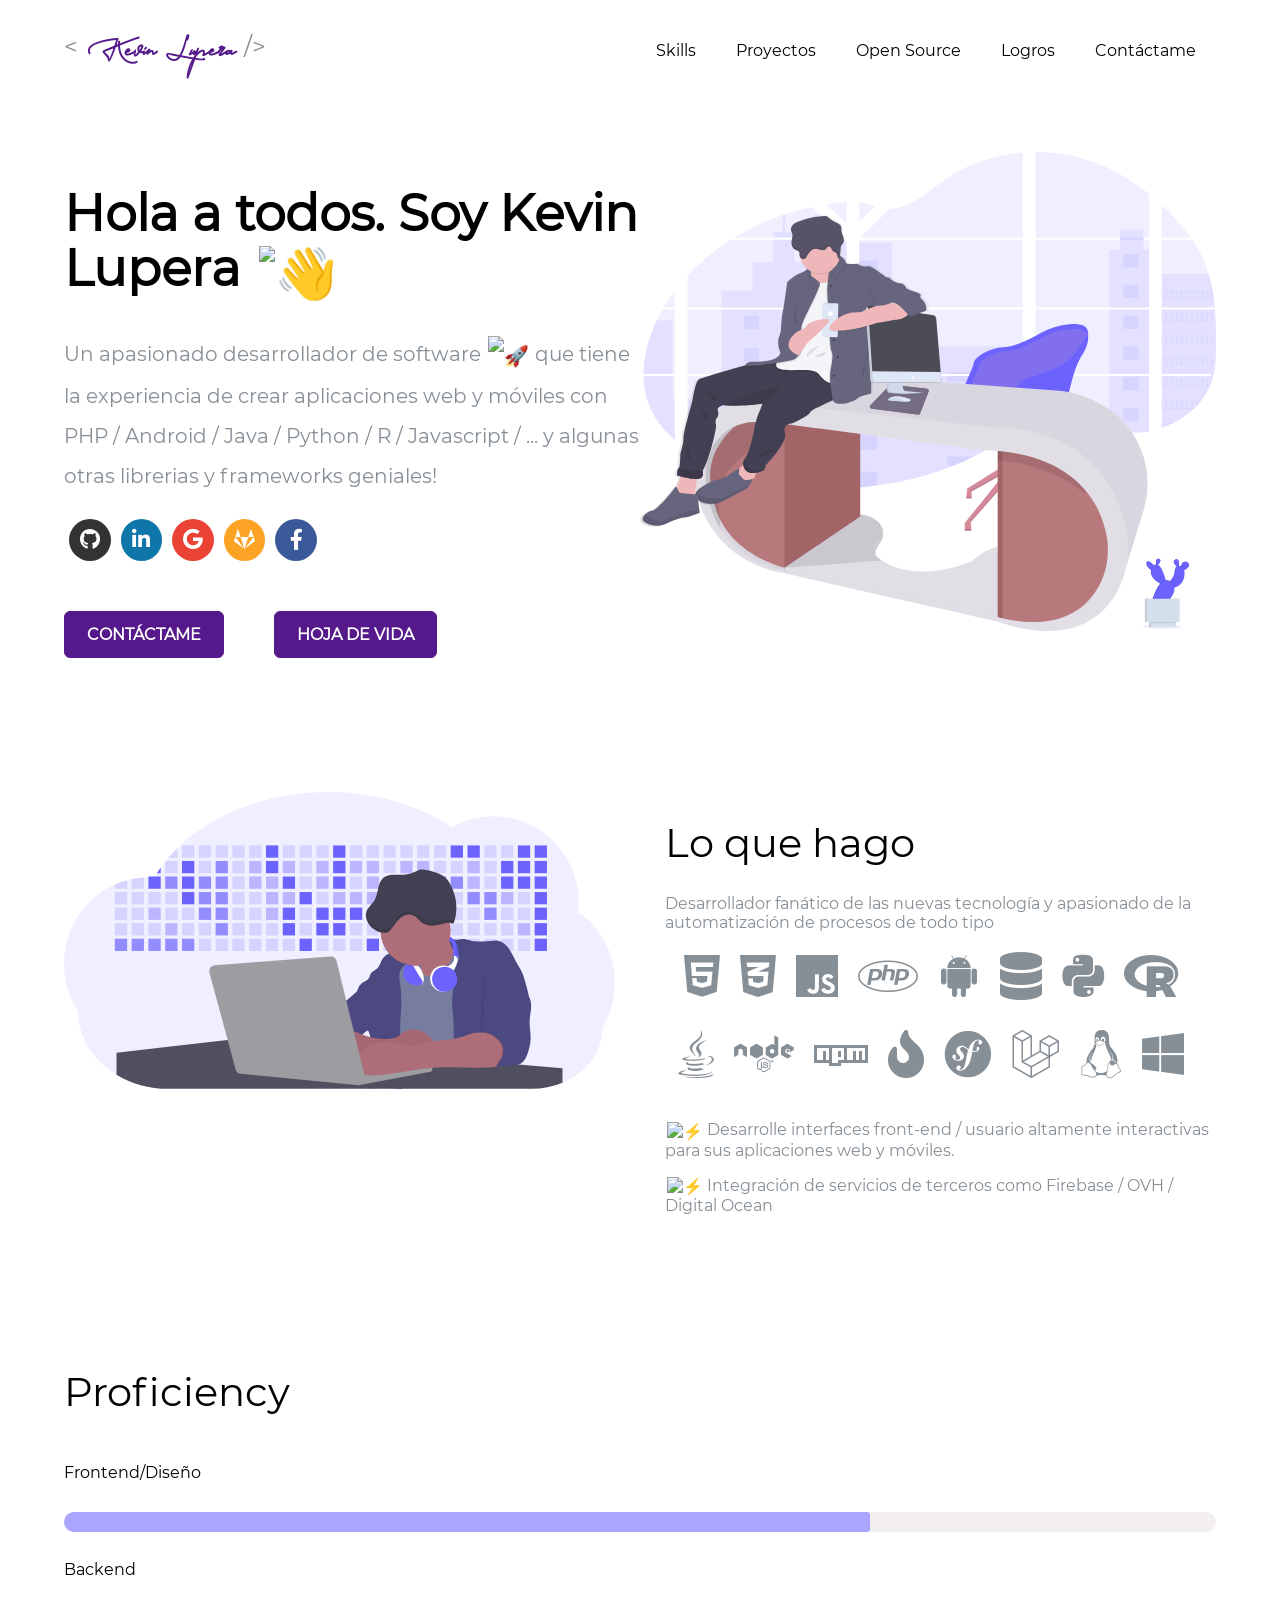
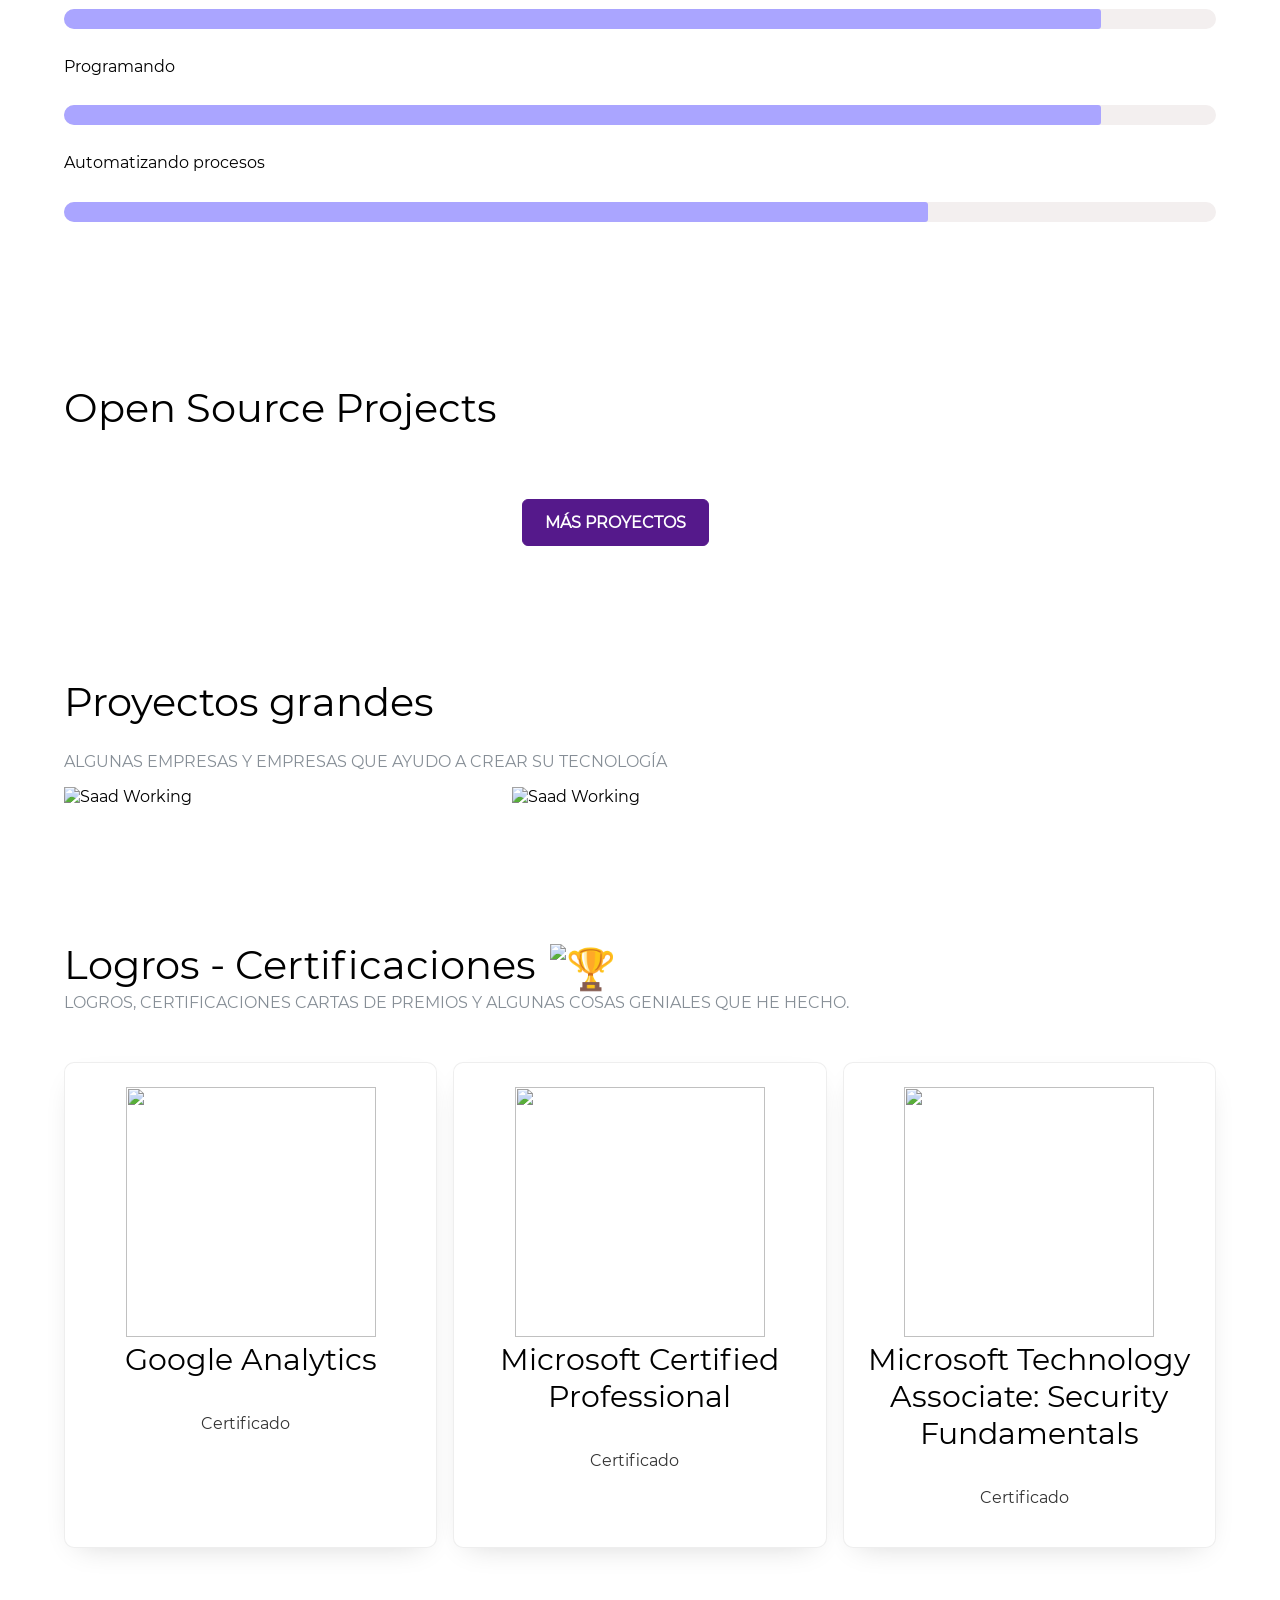
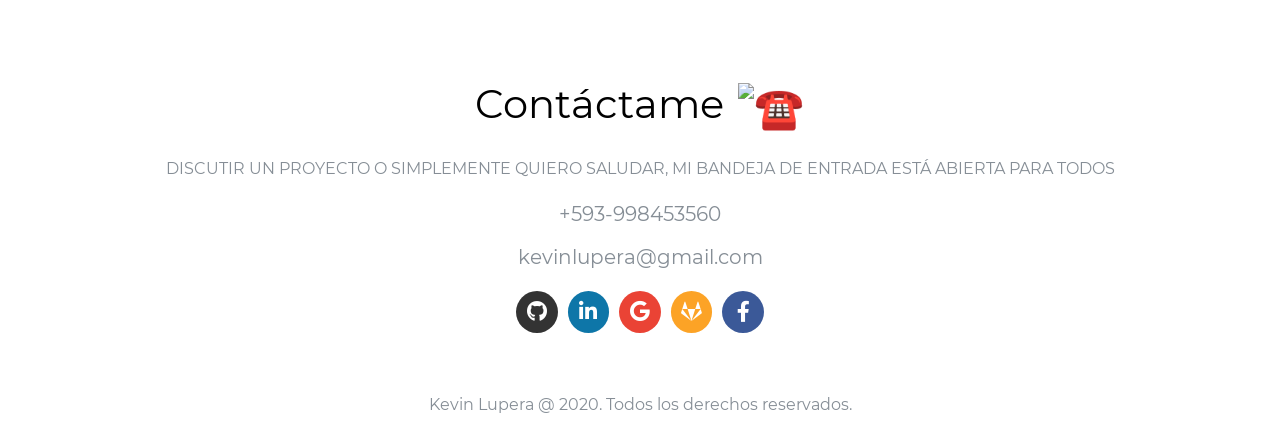
==== commit 1348703a: "Updates" ====
--- a/index.html
+++ b/index.html
@@ -1 +1 @@
-<!doctype html><html lang="en"><head><meta charset="utf-8"/><link rel="icon" href="/favicon1.ico"/><meta name="viewport" content="width=device-width,initial-scale=1"/><meta name="theme-color" content="#000000"/><meta name="Kevin Lupera" content="Web site created using create-react-app"/><link rel="apple-touch-icon" href="logo192.png"/><meta property="og:title" content="Kevin Lupera"/><meta property="og:type" content="website"/><meta property="og:url" content="https://kevinlupera.github.io/"/><meta property="og:image" content="https://kevinlupera.github.io/static/media/developerActivity.59389695.svg"/><script src="https://cdn.onesignal.com/sdks/OneSignalSDKWorker.js" async=""></script><script src="https://cdn.onesignal.com/sdks/OneSignalSDK.js" async=""></script><script>var OneSignal=window.OneSignal||[];OneSignal.push(function(){OneSignal.init({appId:"f2377975-7498-4206-9006-4ad5dfcefc16",notifyButton:{enable:!0}})})</script><script async src="https://www.googletagmanager.com/gtag/js?id=UA-128238180-1"></script><script>function gtag(){dataLayer.push(arguments)}window.dataLayer=window.dataLayer||[],gtag("js",new Date),gtag("config","UA-128238180-1")</script><link rel="manifest" href="/manifest.json"/><link rel="stylesheet" href="https://cdnjs.cloudflare.com/ajax/libs/font-awesome/4.7.0/css/font-awesome.min.css"><title>Kevin Lupera</title><link href="/static/css/main.e2827ff3.chunk.css" rel="stylesheet"></head><body><noscript></noscript><div id="root"></div><script>!function(a){function e(e){for(var r,t,n=e[0],o=e[1],u=e[2],i=0,l=[];i<n.length;i++)t=n[i],Object.prototype.hasOwnProperty.call(f,t)&&f[t]&&l.push(f[t][0]),f[t]=0;for(r in o)Object.prototype.hasOwnProperty.call(o,r)&&(a[r]=o[r]);for(s&&s(e);l.length;)l.shift()();return c.push.apply(c,u||[]),p()}function p(){for(var e,r=0;r<c.length;r++){for(var t=c[r],n=!0,o=1;o<t.length;o++){var u=t[o];0!==f[u]&&(n=!1)}n&&(c.splice(r--,1),e=i(i.s=t[0]))}return e}var t={},f={1:0},c=[];function i(e){if(t[e])return t[e].exports;var r=t[e]={i:e,l:!1,exports:{}};return a[e].call(r.exports,r,r.exports,i),r.l=!0,r.exports}i.m=a,i.c=t,i.d=function(e,r,t){i.o(e,r)||Object.defineProperty(e,r,{enumerable:!0,get:t})},i.r=function(e){"undefined"!=typeof Symbol&&Symbol.toStringTag&&Object.defineProperty(e,Symbol.toStringTag,{value:"Module"}),Object.defineProperty(e,"__esModule",{value:!0})},i.t=function(r,e){if(1&e&&(r=i(r)),8&e)return r;if(4&e&&"object"==typeof r&&r&&r.__esModule)return r;var t=Object.create(null);if(i.r(t),Object.defineProperty(t,"default",{enumerable:!0,value:r}),2&e&&"string"!=typeof r)for(var n in r)i.d(t,n,function(e){return r[e]}.bind(null,n));return t},i.n=function(e){var r=e&&e.__esModule?function(){return e.default}:function(){return e};return i.d(r,"a",r),r},i.o=function(e,r){return Object.prototype.hasOwnProperty.call(e,r)},i.p="/";var r=this["webpackJsonpkevinlupera.github.io"]=this["webpackJsonpkevinlupera.github.io"]||[],n=r.push.bind(r);r.push=e,r=r.slice();for(var o=0;o<r.length;o++)e(r[o]);var s=n;p()}([])</script><script src="/static/js/2.61fb6739.chunk.js"></script><script src="/static/js/main.94ee1aeb.chunk.js"></script></body></html>+<!doctype html><html lang="en"><head><meta charset="utf-8"/><link rel="icon" href="/favicon1.ico"/><meta name="viewport" content="width=device-width,initial-scale=1"/><meta name="theme-color" content="#000000"/><meta name="Kevin Lupera" content="Web site created using create-react-app"/><link rel="apple-touch-icon" href="logo192.png"/><meta property="og:title" content="Kevin Lupera"/><meta property="og:type" content="website"/><meta property="og:url" content="https://kevinlupera.github.io/"/><meta property="og:image" content="https://kevinlupera.github.io/static/media/developerActivity.59389695.svg"/><script src="https://cdn.onesignal.com/sdks/OneSignalSDKWorker.js" async=""></script><script src="https://cdn.onesignal.com/sdks/OneSignalSDK.js" async=""></script><script>var OneSignal=window.OneSignal||[];OneSignal.push(function(){OneSignal.init({appId:"f2377975-7498-4206-9006-4ad5dfcefc16",notifyButton:{enable:!0}})})</script><script async src="https://www.googletagmanager.com/gtag/js?id=UA-128238180-1"></script><script>function gtag(){dataLayer.push(arguments)}window.dataLayer=window.dataLayer||[],gtag("js",new Date),gtag("config","UA-128238180-1")</script><link rel="manifest" href="/manifest.json"/><link rel="stylesheet" href="https://cdnjs.cloudflare.com/ajax/libs/font-awesome/4.7.0/css/font-awesome.min.css"><title>Kevin Lupera</title><link href="/static/css/main.e2827ff3.chunk.css" rel="stylesheet"></head><body><noscript></noscript><div id="root"></div><script>!function(a){function e(e){for(var r,t,n=e[0],o=e[1],u=e[2],i=0,l=[];i<n.length;i++)t=n[i],Object.prototype.hasOwnProperty.call(f,t)&&f[t]&&l.push(f[t][0]),f[t]=0;for(r in o)Object.prototype.hasOwnProperty.call(o,r)&&(a[r]=o[r]);for(s&&s(e);l.length;)l.shift()();return c.push.apply(c,u||[]),p()}function p(){for(var e,r=0;r<c.length;r++){for(var t=c[r],n=!0,o=1;o<t.length;o++){var u=t[o];0!==f[u]&&(n=!1)}n&&(c.splice(r--,1),e=i(i.s=t[0]))}return e}var t={},f={1:0},c=[];function i(e){if(t[e])return t[e].exports;var r=t[e]={i:e,l:!1,exports:{}};return a[e].call(r.exports,r,r.exports,i),r.l=!0,r.exports}i.m=a,i.c=t,i.d=function(e,r,t){i.o(e,r)||Object.defineProperty(e,r,{enumerable:!0,get:t})},i.r=function(e){"undefined"!=typeof Symbol&&Symbol.toStringTag&&Object.defineProperty(e,Symbol.toStringTag,{value:"Module"}),Object.defineProperty(e,"__esModule",{value:!0})},i.t=function(r,e){if(1&e&&(r=i(r)),8&e)return r;if(4&e&&"object"==typeof r&&r&&r.__esModule)return r;var t=Object.create(null);if(i.r(t),Object.defineProperty(t,"default",{enumerable:!0,value:r}),2&e&&"string"!=typeof r)for(var n in r)i.d(t,n,function(e){return r[e]}.bind(null,n));return t},i.n=function(e){var r=e&&e.__esModule?function(){return e.default}:function(){return e};return i.d(r,"a",r),r},i.o=function(e,r){return Object.prototype.hasOwnProperty.call(e,r)},i.p="/";var r=this["webpackJsonpkevinlupera.github.io"]=this["webpackJsonpkevinlupera.github.io"]||[],n=r.push.bind(r);r.push=e,r=r.slice();for(var o=0;o<r.length;o++)e(r[o]);var s=n;p()}([])</script><script src="/static/js/2.61fb6739.chunk.js"></script><script src="/static/js/main.80232f04.chunk.js"></script></body></html>
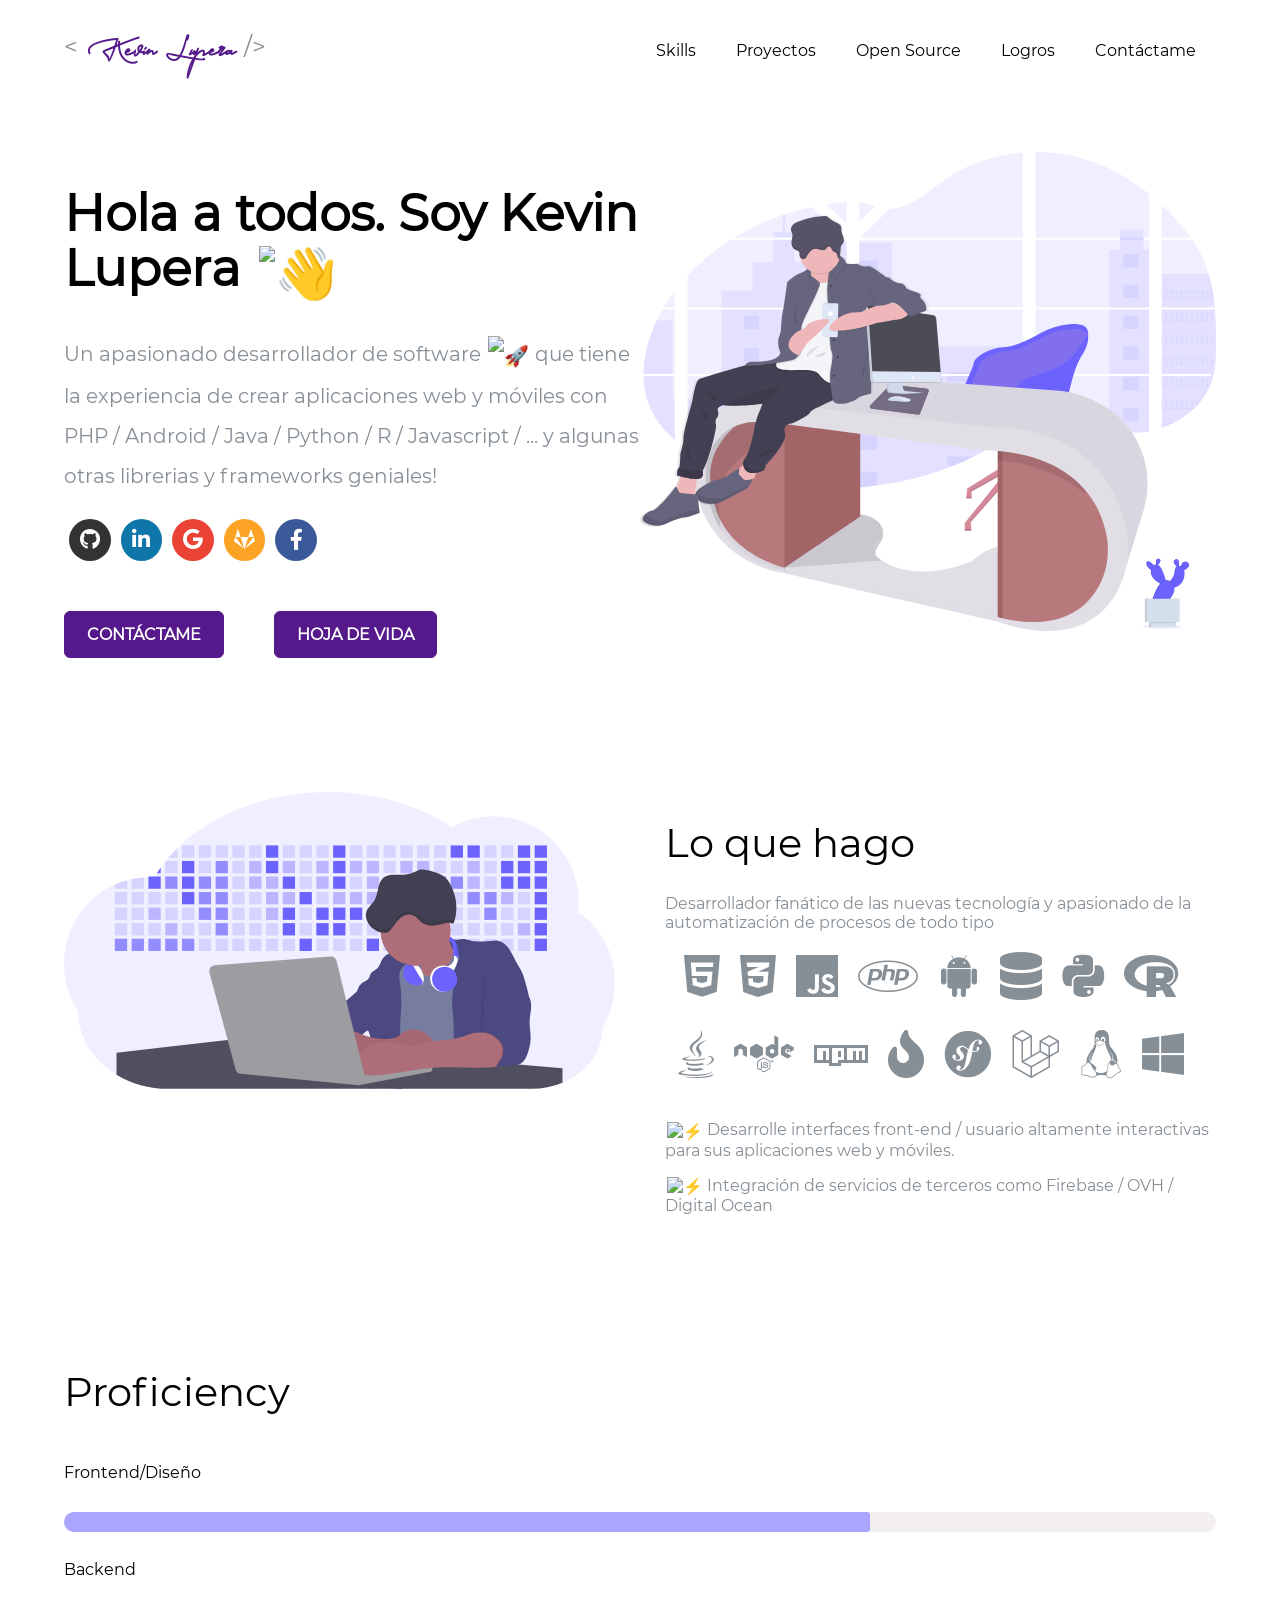
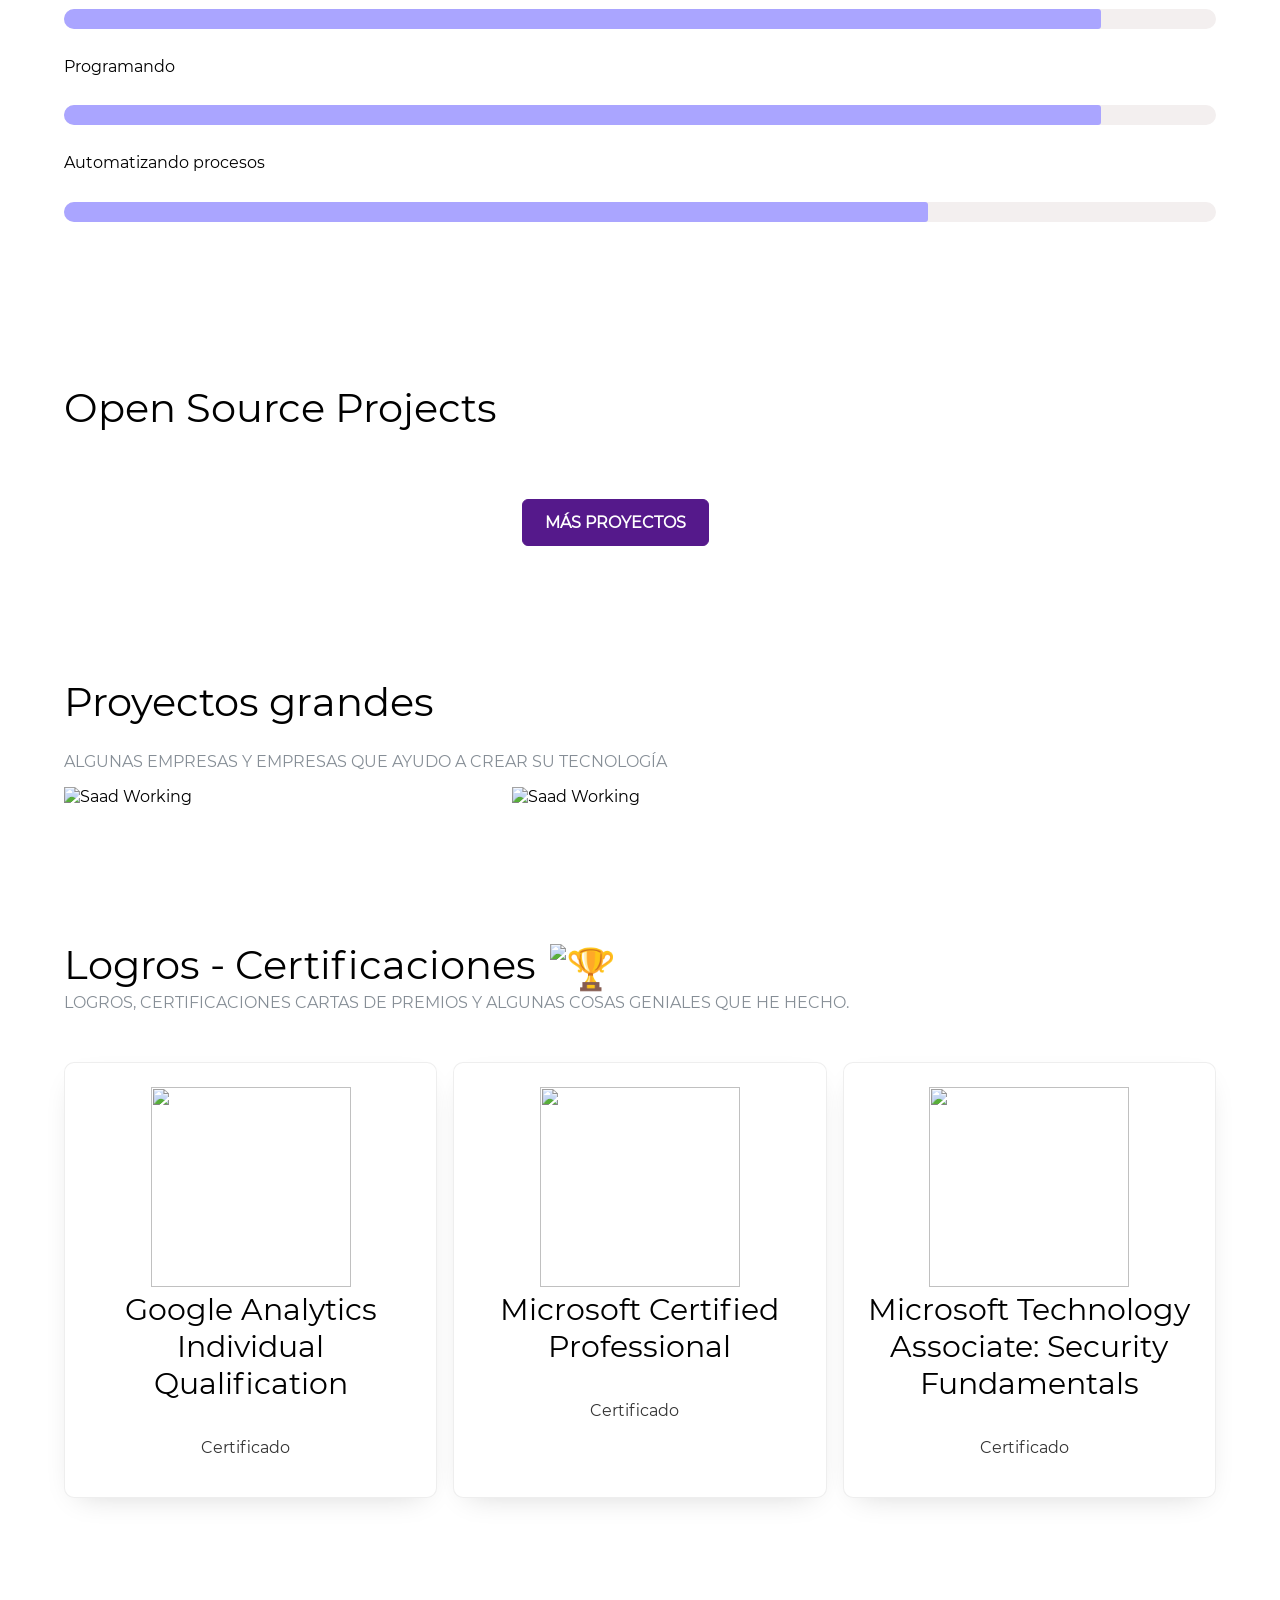
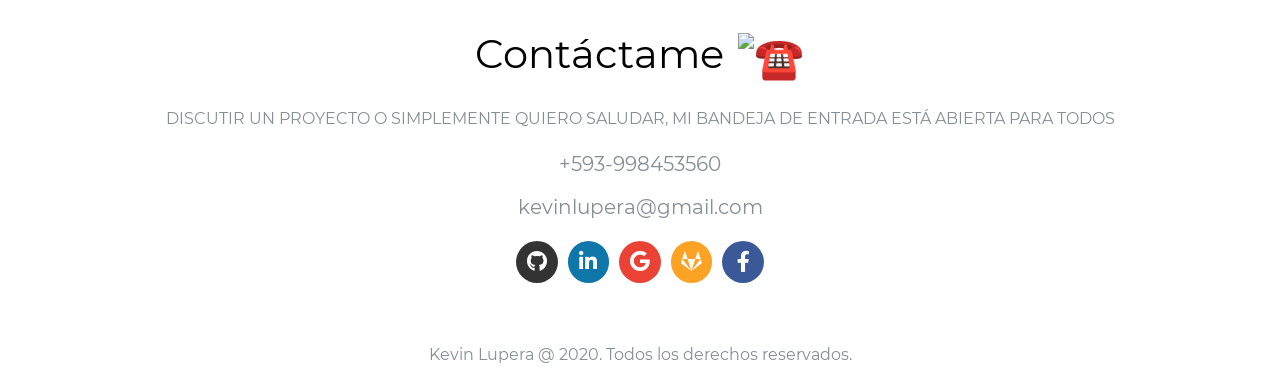
==== commit e5ae8072: "Updates" ====
--- a/index.html
+++ b/index.html
@@ -1 +1 @@
-<!doctype html><html lang="en"><head><meta charset="utf-8"/><link rel="icon" href="/favicon1.ico"/><meta name="viewport" content="width=device-width,initial-scale=1"/><meta name="theme-color" content="#000000"/><meta name="Kevin Lupera" content="Web site created using create-react-app"/><link rel="apple-touch-icon" href="logo192.png"/><meta property="og:title" content="Kevin Lupera"/><meta property="og:type" content="website"/><meta property="og:url" content="https://kevinlupera.github.io/"/><meta property="og:image" content="https://kevinlupera.github.io/static/media/developerActivity.59389695.svg"/><script src="https://cdn.onesignal.com/sdks/OneSignalSDKWorker.js" async=""></script><script src="https://cdn.onesignal.com/sdks/OneSignalSDK.js" async=""></script><script>var OneSignal=window.OneSignal||[];OneSignal.push(function(){OneSignal.init({appId:"f2377975-7498-4206-9006-4ad5dfcefc16",notifyButton:{enable:!0}})})</script><script async src="https://www.googletagmanager.com/gtag/js?id=UA-128238180-1"></script><script>function gtag(){dataLayer.push(arguments)}window.dataLayer=window.dataLayer||[],gtag("js",new Date),gtag("config","UA-128238180-1")</script><link rel="manifest" href="/manifest.json"/><link rel="stylesheet" href="https://cdnjs.cloudflare.com/ajax/libs/font-awesome/4.7.0/css/font-awesome.min.css"><title>Kevin Lupera</title><link href="/static/css/main.e2827ff3.chunk.css" rel="stylesheet"></head><body><noscript></noscript><div id="root"></div><script>!function(a){function e(e){for(var r,t,n=e[0],o=e[1],u=e[2],i=0,l=[];i<n.length;i++)t=n[i],Object.prototype.hasOwnProperty.call(f,t)&&f[t]&&l.push(f[t][0]),f[t]=0;for(r in o)Object.prototype.hasOwnProperty.call(o,r)&&(a[r]=o[r]);for(s&&s(e);l.length;)l.shift()();return c.push.apply(c,u||[]),p()}function p(){for(var e,r=0;r<c.length;r++){for(var t=c[r],n=!0,o=1;o<t.length;o++){var u=t[o];0!==f[u]&&(n=!1)}n&&(c.splice(r--,1),e=i(i.s=t[0]))}return e}var t={},f={1:0},c=[];function i(e){if(t[e])return t[e].exports;var r=t[e]={i:e,l:!1,exports:{}};return a[e].call(r.exports,r,r.exports,i),r.l=!0,r.exports}i.m=a,i.c=t,i.d=function(e,r,t){i.o(e,r)||Object.defineProperty(e,r,{enumerable:!0,get:t})},i.r=function(e){"undefined"!=typeof Symbol&&Symbol.toStringTag&&Object.defineProperty(e,Symbol.toStringTag,{value:"Module"}),Object.defineProperty(e,"__esModule",{value:!0})},i.t=function(r,e){if(1&e&&(r=i(r)),8&e)return r;if(4&e&&"object"==typeof r&&r&&r.__esModule)return r;var t=Object.create(null);if(i.r(t),Object.defineProperty(t,"default",{enumerable:!0,value:r}),2&e&&"string"!=typeof r)for(var n in r)i.d(t,n,function(e){return r[e]}.bind(null,n));return t},i.n=function(e){var r=e&&e.__esModule?function(){return e.default}:function(){return e};return i.d(r,"a",r),r},i.o=function(e,r){return Object.prototype.hasOwnProperty.call(e,r)},i.p="/";var r=this["webpackJsonpkevinlupera.github.io"]=this["webpackJsonpkevinlupera.github.io"]||[],n=r.push.bind(r);r.push=e,r=r.slice();for(var o=0;o<r.length;o++)e(r[o]);var s=n;p()}([])</script><script src="/static/js/2.61fb6739.chunk.js"></script><script src="/static/js/main.80232f04.chunk.js"></script></body></html>+<!doctype html><html lang="en"><head><meta charset="utf-8"/><link rel="icon" href="/favicon1.ico"/><meta name="viewport" content="width=device-width,initial-scale=1"/><meta name="theme-color" content="#000000"/><meta name="Kevin Lupera" content="Web site created using create-react-app"/><link rel="apple-touch-icon" href="logo192.png"/><meta property="og:title" content="Kevin Lupera"/><meta property="og:type" content="website"/><meta property="og:url" content="https://kevinlupera.github.io/"/><meta property="og:image" content="https://kevinlupera.github.io/static/media/developerActivity.59389695.svg"/><script src="https://cdn.onesignal.com/sdks/OneSignalSDKWorker.js" async=""></script><script src="https://cdn.onesignal.com/sdks/OneSignalSDK.js" async=""></script><script>var OneSignal=window.OneSignal||[];OneSignal.push(function(){OneSignal.init({appId:"f2377975-7498-4206-9006-4ad5dfcefc16",notifyButton:{enable:!0}})})</script><script async src="https://www.googletagmanager.com/gtag/js?id=UA-128238180-1"></script><script>function gtag(){dataLayer.push(arguments)}window.dataLayer=window.dataLayer||[],gtag("js",new Date),gtag("config","UA-128238180-1")</script><link rel="manifest" href="/manifest.json"/><link rel="stylesheet" href="https://cdnjs.cloudflare.com/ajax/libs/font-awesome/4.7.0/css/font-awesome.min.css"><title>Kevin Lupera</title><link href="/static/css/main.2a790f7c.chunk.css" rel="stylesheet"></head><body><noscript></noscript><div id="root"></div><script>!function(a){function e(e){for(var r,t,n=e[0],o=e[1],u=e[2],i=0,l=[];i<n.length;i++)t=n[i],Object.prototype.hasOwnProperty.call(f,t)&&f[t]&&l.push(f[t][0]),f[t]=0;for(r in o)Object.prototype.hasOwnProperty.call(o,r)&&(a[r]=o[r]);for(s&&s(e);l.length;)l.shift()();return c.push.apply(c,u||[]),p()}function p(){for(var e,r=0;r<c.length;r++){for(var t=c[r],n=!0,o=1;o<t.length;o++){var u=t[o];0!==f[u]&&(n=!1)}n&&(c.splice(r--,1),e=i(i.s=t[0]))}return e}var t={},f={1:0},c=[];function i(e){if(t[e])return t[e].exports;var r=t[e]={i:e,l:!1,exports:{}};return a[e].call(r.exports,r,r.exports,i),r.l=!0,r.exports}i.m=a,i.c=t,i.d=function(e,r,t){i.o(e,r)||Object.defineProperty(e,r,{enumerable:!0,get:t})},i.r=function(e){"undefined"!=typeof Symbol&&Symbol.toStringTag&&Object.defineProperty(e,Symbol.toStringTag,{value:"Module"}),Object.defineProperty(e,"__esModule",{value:!0})},i.t=function(r,e){if(1&e&&(r=i(r)),8&e)return r;if(4&e&&"object"==typeof r&&r&&r.__esModule)return r;var t=Object.create(null);if(i.r(t),Object.defineProperty(t,"default",{enumerable:!0,value:r}),2&e&&"string"!=typeof r)for(var n in r)i.d(t,n,function(e){return r[e]}.bind(null,n));return t},i.n=function(e){var r=e&&e.__esModule?function(){return e.default}:function(){return e};return i.d(r,"a",r),r},i.o=function(e,r){return Object.prototype.hasOwnProperty.call(e,r)},i.p="/";var r=this["webpackJsonpkevinlupera.github.io"]=this["webpackJsonpkevinlupera.github.io"]||[],n=r.push.bind(r);r.push=e,r=r.slice();for(var o=0;o<r.length;o++)e(r[o]);var s=n;p()}([])</script><script src="/static/js/2.61fb6739.chunk.js"></script><script src="/static/js/main.4b653d97.chunk.js"></script></body></html>
--- a/static/css/main.2a790f7c.chunk.css
+++ b/static/css/main.2a790f7c.chunk.css
@@ -0,0 +1,7 @@
+@font-face{font-family:Agustina Regular;font-style:normal;font-weight:400;src:local("Agustina Regular"),url(/static/media/Agustina.21f233e1.woff) format("woff")}@font-face{font-family:Montserrat;src:local("Montserrat"),url(/static/media/Montserrat-Regular.ee653992.ttf) format("woff")}code{font-family:source-code-pro,Menlo,Monaco,Consolas,Courier New,monospace}body,html{scroll-behavior:smooth}body{margin:0;font:19px/23px Montserrat,sans-serif;-webkit-font-smoothing:antialiased;-moz-osx-font-smoothing:grayscale}@media (max-width:1380px){body,html{font-size:16px;line-height:normal}}.App{text-align:center}.App-logo{height:40vmin}.App-header{background-color:#282c34;min-height:100vh;display:flex;flex-direction:column;align-items:center;justify-content:center;font-size:calc(10px + 2vmin);color:#fff}.App-link{color:#09d3ac}.heading{color:#000}.subTitle{color:#868e96}.header{max-width:90%;padding:20px 10px;margin:0 auto}.header ul{margin:0;padding:0;list-style:none;overflow:hidden;background-color:#fff}.grey-color{color:#868e96}.header li a{display:block;padding:20px;color:#000;text-decoration:none}.header .menu-btn:hover,.header li a:hover{background-color:#f4f4f4}.header .logo{display:block;float:left;font-size:1.5em;text-decoration:none;margin-top:10px;line-height:normal}.header .logo-name{font-family:Agustina Regular;font-weight:700;padding:0 10px}.header .menu{clear:both;max-height:0;-webkit-transition:max-height .2s ease-out;transition:max-height .2s ease-out}.header .menu-icon{cursor:pointer;display:inline-block;float:right;padding:28px 20px;position:relative;-webkit-user-select:none;-moz-user-select:none;-ms-user-select:none;user-select:none}.header .menu-icon .navicon{background:#333;display:block;height:2px;position:relative;-webkit-transition:background .2s ease-out;transition:background .2s ease-out;width:18px}.header .menu-icon .navicon:after,.header .menu-icon .navicon:before{background:#333;content:"";display:block;height:100%;position:absolute;-webkit-transition:all .2s ease-out;transition:all .2s ease-out;width:100%}.header .menu-icon .navicon:before{top:5px}.header .menu-icon .navicon:after{top:-5px}.header .menu-btn{display:none}.header .menu-btn:checked~.menu{max-height:370px}.header .menu-btn:checked~.menu-icon .navicon{background:transparent}.header .menu-btn:checked~.menu-icon .navicon:before{-webkit-transform:rotate(-45deg);transform:rotate(-45deg)}.header .menu-btn:checked~.menu-icon .navicon:after{-webkit-transform:rotate(45deg);transform:rotate(45deg)}.header .menu-btn:checked~.menu-icon:not(.steps) .navicon:after,.header .menu-btn:checked~.menu-icon:not(.steps) .navicon:before{top:0}@media (min-width:48em){.header li{float:left}.header{display:flex;align-items:center;justify-content:space-between}.header .menu{max-height:none}.header .menu-icon{display:none}}@media (max-width:960px) and (min-width:768px){.header{font-size:12px}}.main{margin:4rem auto 0}.greet-main,.main{width:90%;padding:20px 10px}.greet-main{margin:2rem auto 0}.gretting-main{width:90%;padding:20px 10px;margin:0 auto}.greeting-main{display:flex}.greeting-main>*{flex:1 1;margin-bottom:30px}.button-greeting-div{display:flex;margin-top:20px}.greeting-text{font-size:70px;line-height:1.1}.greeting-text-p{font-size:30px;line-height:40px}.greeting-image-div>img{max-width:100%;height:auto}.wave-emoji{-webkit-animation-duration:1.8s;animation-duration:1.8s;-webkit-animation-iteration-count:infinite;animation-iteration-count:infinite;-webkit-animation-name:wave;animation-name:wave;display:inline-block;-webkit-transform-origin:70% 70%;transform-origin:70% 70%}@-webkit-keyframes wave{0%{-webkit-transform:rotate(0deg);transform:rotate(0deg)}10%{-webkit-transform:rotate(-10deg);transform:rotate(-10deg)}20%{-webkit-transform:rotate(12deg);transform:rotate(12deg)}30%{-webkit-transform:rotate(-10deg);transform:rotate(-10deg)}40%{-webkit-transform:rotate(9deg);transform:rotate(9deg)}50%{-webkit-transform:rotate(0deg);transform:rotate(0deg)}to{-webkit-transform:rotate(0deg);transform:rotate(0deg)}}@keyframes wave{0%{-webkit-transform:rotate(0deg);transform:rotate(0deg)}10%{-webkit-transform:rotate(-10deg);transform:rotate(-10deg)}20%{-webkit-transform:rotate(12deg);transform:rotate(12deg)}30%{-webkit-transform:rotate(-10deg);transform:rotate(-10deg)}40%{-webkit-transform:rotate(9deg);transform:rotate(9deg)}50%{-webkit-transform:rotate(0deg);transform:rotate(0deg)}to{-webkit-transform:rotate(0deg);transform:rotate(0deg)}}@media (max-width:1380px){.greeting-text{font-size:50px}.greeting-text-p{font-size:20px}}@media (max-width:768px){.button-greeting-div{justify-content:space-around}.greeting-text{font-size:30px;text-align:center}.greeting-text-p{font-size:16px;line-height:normal;text-align:center}.greeting-main{display:block}}.social-media-div{font-size:2em}.icon-button i{color:#fff}.icon-button{margin-bottom:10px}.icon-button i{border-radius:2.6rem;cursor:pointer;display:inline-block;font-size:1.3rem;height:2.6rem;line-height:2.6rem;position:relative;text-align:center;-webkit-user-select:none;-moz-user-select:none;-ms-user-select:none;user-select:none;width:2.6rem;margin:0 5px 10px}.facebook i{background-color:#3b5998}.linkedin i{background-color:#0e76a8}.github i{background-color:#333}.gitlab i{background-color:#fca326}.google i{background-color:#ea4335}.twitter i{background-color:#1da1f2}.facebook i:hover,.github i:hover,.gitlab i:hover,.google i:hover,.linkedin i:hover,.twitter i:hover{background-color:#000;-webkit-transition:.3s ease-in;transition:.3s ease-in}@media (max-width:768px){.social-media-div{text-align:center}}.main-button{background-color:#55198b;border:1px solid #55198b;color:#fff;font-weight:700;width:-webkit-max-content;width:-moz-max-content;width:max-content;padding:13px 22px;margin-right:50px;text-transform:uppercase;border-radius:6px;text-align:center;text-decoration:none;display:block;margin-top:20px;font-size:16px;cursor:pointer}.main-button:hover{background-color:#fff;color:#000;-webkit-transition:.3s ease-in;transition:.3s ease-in}.project-button{display:flex;justify-content:center;margin-top:20px}@media (max-width:768px){.main-button{font-size:15px;padding:12px 18px;margin-right:0}}@media (max-width:320px){.main-button{font-size:12px}}.skills-main-div{display:flex}.skills-text-div{margin-left:50px}.skills-main-div>*{flex:1 1;margin-bottom:30px}.skills-image-div>img{max-width:100%;height:auto}.skills-heading{font-size:56px;font-weight:400}@media (max-width:1380px){.skills-heading{font-size:40px}}@media (max-width:768px){.skills-heading{font-size:30px;text-align:center}.greeting-text-p{font-size:16px;line-height:normal}.skills-main-div{flex-direction:column}.skills-text-div{margin:20px}.skills-text{font-size:16px}.skills-text-subtitle{font-size:16px;text-align:center}.skills-image-div{order:2}}.dev-icons{padding-left:0;list-style:none;font-size:3rem;margin-bottom:0;margin-top:0;text-align:center}.software-skill-inline{display:inline-block;margin-right:20px;margin-bottom:20px}.software-skill-inline>i{color:#868e96}.software-skill-inline>i:hover{color:#645beb}.meter{height:20px;position:relative;background:#f3efef;border-radius:25px}.meter>span{display:block;height:100%;border-top-right-radius:6px;border-bottom-right-radius:6px;border-top-left-radius:20px;border-bottom-left-radius:20px;background-color:#aaa5ff;position:relative;overflow:hidden}.skill{line-height:3.5vw}.skill-bars{font-size:28px;width:40%}.skills-container{display:flex;width:90%;padding:20px 10px;margin:2rem auto 0}.skills-container>*{flex:1 1;margin-bottom:30px}.skills-image>img{margin-left:80px;max-width:90%;height:auto}@media (max-width:1456px){.skills-bar{line-height:4rem}.skills-image{display:none;order:2}}@media (max-width:768px){.skills-container{flex-direction:column}.skills-bar{line-height:3rem;margin:20px}.skills-image{display:none;order:2}}.project-title{font-size:56px;font-weight:400;line-height:normal}.startup-project-text img{max-width:100%;height:auto}.repo-cards-div-main{display:grid;grid-template-columns:repeat(auto-fit,minmax(400px,1fr));grid-gap:1rem 1rem;gap:1rem 1rem}@media (max-width:1380px){.project-title{font-size:40px}}@media (max-width:768px){.project-title{font-size:30px;text-align:center}.repo-cards-div-main{grid-template-columns:repeat(auto-fit,minmax(300px,1fr))}}.repo-card-div{color:#586069;background-color:#fff;box-shadow:0 10px 30px -15px rgba(0,0,0,.2);padding:2rem;cursor:pointer}.repo-card-div:hover{box-shadow:0 20px 30px -10px rgba(0,0,0,.2)}.repo-stats{display:flex;justify-content:space-between;font-size:13px;color:#6a737d}.repo-left-stat{flex-grow:1;display:flex}.language-color{width:10px;height:10px;background-color:#00f;margin-right:.25rem;border-radius:100%}.repo-left-stat span{margin-right:.75rem}.repo-left-stat span,.repo-name-div{display:flex;align-items:center}.repo-svg{margin-right:.5rem;min-width:16px}.repo-name{white-space:nowrap;text-overflow:ellipsis;color:#24292e;font-size:25px;font-weight:700;letter-spacing:-.5px;overflow:hidden;margin:0}.repo-star-svg{margin-right:.3rem}.repo-description{overflow:hidden;display:-webkit-box;-webkit-line-clamp:2;-webkit-box-orient:vertical}.startup-projects-main{display:flex}.startup-projects-main>*{flex:1 1;margin-bottom:30px}.starup-project-image>img{max-width:100%;height:auto}.project-card-head{color:#24292e;font-size:25px;font-weight:700;letter-spacing:-.5px;margin:0}.startup-project-text{display:flex;justify-content:space-between}.project-card-description{color:#586069}.nextu-div,.saaya-health-div{cursor:pointer}.imagen-proyecto{height:10rem!important;width:15rem!important}@media (max-width:768px){.starup-project-image{display:none}.project-subtitle{font-size:16px;text-align:center}}.achievement-heading{font-size:56px;font-weight:400;line-height:normal;margin:0}.achievement-subtitle{text-transform:uppercase;margin:0 0 50px}.card-image{height:200px;width:200px}.card-title{color:#000;font-size:30px;margin:0;font-weight:400;line-height:normal}.card-subtitle{color:#868e96;font-size:20px}.certificate-card{background-color:#fff;box-shadow:0 10px 30px -15px rgba(0,0,0,.2);padding:1.5rem;border-radius:10px;border:1px solid hsla(0,0%,82.7%,.397)}.certificate-detail-div{text-align:center}.certificate-card:hover{box-shadow:0 20px 30px -10px rgba(0,0,0,.2)}.certificate-image-div{text-align:center}.achievement-cards-div{display:grid;grid-template-columns:repeat(auto-fit,minmax(300px,1fr));grid-gap:1rem 1rem;gap:1rem 1rem}.certificate-card-footer{display:flex;justify-content:space-evenly;flex-wrap:wrap}.certificate-card-footer>p{color:#333;cursor:pointer;margin-right:10px;text-align:center}.certificate-card-footer>p:hover{color:#868e96}@media (max-width:1380px){.achievement-heading{font-size:40px}}@media (max-width:768px){.achievement-heading{font-size:30px;text-align:center}.achievement-subtitle{font-size:16px;line-height:normal;text-align:center}}.contact-div-main{display:flex}.contact-div-main>*{flex:1 1}.contact-title{font-size:65px;font-weight:400}.contact-detail,.contact-detail-email{margin-top:20px;font-size:40px;font-weight:400;color:#868e96;text-decoration:none}.contact-detail-email:hover,.contact-detail:hover{color:#000;text-shadow:2px 1px 2px #b5b5b5;-webkit-transition:all .3s;transition:all .3s}.contact-subtitle{text-transform:uppercase}.contact-text-div{margin-top:1.5rem}.contact-margin-top{margin-top:4rem}.contact-image-div>img{max-width:100%;height:auto;margin-left:1.5rem;margin-top:-4rem}@media (max-width:768px),(max-width:1380px){.contact-title{font-size:56px;font-weight:400;font-size:40px;text-align:center}.contact-subtitle{font-size:16px;line-height:normal;text-align:center}.contact-text-div{text-align:center;margin-top:1.5rem}.contact-detail,.contact-detail-email{font-size:20px}.contact-image-div{display:none}}.footer-text{text-align:center;color:#868e96}.footer-div{margin-top:2rem}#topButton{visibility:hidden;position:fixed;bottom:20px;right:30px;z-index:99;border:none;outline:none;background-color:#55198b;color:#fff;cursor:pointer;padding:15px;border-radius:15px;font-size:25px}#topButton:hover{background-color:#000;-webkit-transition:all .2s ease-in-out;transition:all .2s ease-in-out}
+
+/*!
+ * Font Awesome Free 5.11.2 by @fontawesome - https://fontawesome.com
+ * License - https://fontawesome.com/license/free (Icons: CC BY 4.0, Fonts: SIL OFL 1.1, Code: MIT License)
+ */.fa,.fab,.fad,.fal,.far,.fas{-moz-osx-font-smoothing:grayscale;-webkit-font-smoothing:antialiased;display:inline-block;font-style:normal;font-feature-settings:normal;font-variant:normal;text-rendering:auto;line-height:1}.fa-lg{font-size:1.33333em;line-height:.75em;vertical-align:-.0667em}.fa-xs{font-size:.75em}.fa-sm{font-size:.875em}.fa-1x{font-size:1em}.fa-2x{font-size:2em}.fa-3x{font-size:3em}.fa-4x{font-size:4em}.fa-5x{font-size:5em}.fa-6x{font-size:6em}.fa-7x{font-size:7em}.fa-8x{font-size:8em}.fa-9x{font-size:9em}.fa-10x{font-size:10em}.fa-fw{text-align:center;width:1.25em}.fa-ul{list-style-type:none;margin-left:2.5em;padding-left:0}.fa-ul>li{position:relative}.fa-li{left:-2em;position:absolute;text-align:center;width:2em;line-height:inherit}.fa-border{border:.08em solid #eee;border-radius:.1em;padding:.2em .25em .15em}.fa-pull-left{float:left}.fa-pull-right{float:right}.fa.fa-pull-left,.fab.fa-pull-left,.fal.fa-pull-left,.far.fa-pull-left,.fas.fa-pull-left{margin-right:.3em}.fa.fa-pull-right,.fab.fa-pull-right,.fal.fa-pull-right,.far.fa-pull-right,.fas.fa-pull-right{margin-left:.3em}.fa-spin{-webkit-animation:fa-spin 2s linear infinite;animation:fa-spin 2s linear infinite}.fa-pulse{-webkit-animation:fa-spin 1s steps(8) infinite;animation:fa-spin 1s steps(8) infinite}@-webkit-keyframes fa-spin{0%{-webkit-transform:rotate(0deg);transform:rotate(0deg)}to{-webkit-transform:rotate(1turn);transform:rotate(1turn)}}@keyframes fa-spin{0%{-webkit-transform:rotate(0deg);transform:rotate(0deg)}to{-webkit-transform:rotate(1turn);transform:rotate(1turn)}}.fa-rotate-90{-ms-filter:"progid:DXImageTransform.Microsoft.BasicImage(rotation=1)";-webkit-transform:rotate(90deg);transform:rotate(90deg)}.fa-rotate-180{-ms-filter:"progid:DXImageTransform.Microsoft.BasicImage(rotation=2)";-webkit-transform:rotate(180deg);transform:rotate(180deg)}.fa-rotate-270{-ms-filter:"progid:DXImageTransform.Microsoft.BasicImage(rotation=3)";-webkit-transform:rotate(270deg);transform:rotate(270deg)}.fa-flip-horizontal{-ms-filter:"progid:DXImageTransform.Microsoft.BasicImage(rotation=0, mirror=1)";-webkit-transform:scaleX(-1);transform:scaleX(-1)}.fa-flip-vertical{-webkit-transform:scaleY(-1);transform:scaleY(-1)}.fa-flip-both,.fa-flip-horizontal.fa-flip-vertical,.fa-flip-vertical{-ms-filter:"progid:DXImageTransform.Microsoft.BasicImage(rotation=2, mirror=1)"}.fa-flip-both,.fa-flip-horizontal.fa-flip-vertical{-webkit-transform:scale(-1);transform:scale(-1)}:root .fa-flip-both,:root .fa-flip-horizontal,:root .fa-flip-vertical,:root .fa-rotate-90,:root .fa-rotate-180,:root .fa-rotate-270{-webkit-filter:none;filter:none}.fa-stack{display:inline-block;height:2em;line-height:2em;position:relative;vertical-align:middle;width:2.5em}.fa-stack-1x,.fa-stack-2x{left:0;position:absolute;text-align:center;width:100%}.fa-stack-1x{line-height:inherit}.fa-stack-2x{font-size:2em}.fa-inverse{color:#fff}.fa-500px:before{content:"\f26e"}.fa-accessible-icon:before{content:"\f368"}.fa-accusoft:before{content:"\f369"}.fa-acquisitions-incorporated:before{content:"\f6af"}.fa-ad:before{content:"\f641"}.fa-address-book:before{content:"\f2b9"}.fa-address-card:before{content:"\f2bb"}.fa-adjust:before{content:"\f042"}.fa-adn:before{content:"\f170"}.fa-adobe:before{content:"\f778"}.fa-adversal:before{content:"\f36a"}.fa-affiliatetheme:before{content:"\f36b"}.fa-air-freshener:before{content:"\f5d0"}.fa-airbnb:before{content:"\f834"}.fa-algolia:before{content:"\f36c"}.fa-align-center:before{content:"\f037"}.fa-align-justify:before{content:"\f039"}.fa-align-left:before{content:"\f036"}.fa-align-right:before{content:"\f038"}.fa-alipay:before{content:"\f642"}.fa-allergies:before{content:"\f461"}.fa-amazon:before{content:"\f270"}.fa-amazon-pay:before{content:"\f42c"}.fa-ambulance:before{content:"\f0f9"}.fa-american-sign-language-interpreting:before{content:"\f2a3"}.fa-amilia:before{content:"\f36d"}.fa-anchor:before{content:"\f13d"}.fa-android:before{content:"\f17b"}.fa-angellist:before{content:"\f209"}.fa-angle-double-down:before{content:"\f103"}.fa-angle-double-left:before{content:"\f100"}.fa-angle-double-right:before{content:"\f101"}.fa-angle-double-up:before{content:"\f102"}.fa-angle-down:before{content:"\f107"}.fa-angle-left:before{content:"\f104"}.fa-angle-right:before{content:"\f105"}.fa-angle-up:before{content:"\f106"}.fa-angry:before{content:"\f556"}.fa-angrycreative:before{content:"\f36e"}.fa-angular:before{content:"\f420"}.fa-ankh:before{content:"\f644"}.fa-app-store:before{content:"\f36f"}.fa-app-store-ios:before{content:"\f370"}.fa-apper:before{content:"\f371"}.fa-apple:before{content:"\f179"}.fa-apple-alt:before{content:"\f5d1"}.fa-apple-pay:before{content:"\f415"}.fa-archive:before{content:"\f187"}.fa-archway:before{content:"\f557"}.fa-arrow-alt-circle-down:before{content:"\f358"}.fa-arrow-alt-circle-left:before{content:"\f359"}.fa-arrow-alt-circle-right:before{content:"\f35a"}.fa-arrow-alt-circle-up:before{content:"\f35b"}.fa-arrow-circle-down:before{content:"\f0ab"}.fa-arrow-circle-left:before{content:"\f0a8"}.fa-arrow-circle-right:before{content:"\f0a9"}.fa-arrow-circle-up:before{content:"\f0aa"}.fa-arrow-down:before{content:"\f063"}.fa-arrow-left:before{content:"\f060"}.fa-arrow-right:before{content:"\f061"}.fa-arrow-up:before{content:"\f062"}.fa-arrows-alt:before{content:"\f0b2"}.fa-arrows-alt-h:before{content:"\f337"}.fa-arrows-alt-v:before{content:"\f338"}.fa-artstation:before{content:"\f77a"}.fa-assistive-listening-systems:before{content:"\f2a2"}.fa-asterisk:before{content:"\f069"}.fa-asymmetrik:before{content:"\f372"}.fa-at:before{content:"\f1fa"}.fa-atlas:before{content:"\f558"}.fa-atlassian:before{content:"\f77b"}.fa-atom:before{content:"\f5d2"}.fa-audible:before{content:"\f373"}.fa-audio-description:before{content:"\f29e"}.fa-autoprefixer:before{content:"\f41c"}.fa-avianex:before{content:"\f374"}.fa-aviato:before{content:"\f421"}.fa-award:before{content:"\f559"}.fa-aws:before{content:"\f375"}.fa-baby:before{content:"\f77c"}.fa-baby-carriage:before{content:"\f77d"}.fa-backspace:before{content:"\f55a"}.fa-backward:before{content:"\f04a"}.fa-bacon:before{content:"\f7e5"}.fa-balance-scale:before{content:"\f24e"}.fa-balance-scale-left:before{content:"\f515"}.fa-balance-scale-right:before{content:"\f516"}.fa-ban:before{content:"\f05e"}.fa-band-aid:before{content:"\f462"}.fa-bandcamp:before{content:"\f2d5"}.fa-barcode:before{content:"\f02a"}.fa-bars:before{content:"\f0c9"}.fa-baseball-ball:before{content:"\f433"}.fa-basketball-ball:before{content:"\f434"}.fa-bath:before{content:"\f2cd"}.fa-battery-empty:before{content:"\f244"}.fa-battery-full:before{content:"\f240"}.fa-battery-half:before{content:"\f242"}.fa-battery-quarter:before{content:"\f243"}.fa-battery-three-quarters:before{content:"\f241"}.fa-battle-net:before{content:"\f835"}.fa-bed:before{content:"\f236"}.fa-beer:before{content:"\f0fc"}.fa-behance:before{content:"\f1b4"}.fa-behance-square:before{content:"\f1b5"}.fa-bell:before{content:"\f0f3"}.fa-bell-slash:before{content:"\f1f6"}.fa-bezier-curve:before{content:"\f55b"}.fa-bible:before{content:"\f647"}.fa-bicycle:before{content:"\f206"}.fa-biking:before{content:"\f84a"}.fa-bimobject:before{content:"\f378"}.fa-binoculars:before{content:"\f1e5"}.fa-biohazard:before{content:"\f780"}.fa-birthday-cake:before{content:"\f1fd"}.fa-bitbucket:before{content:"\f171"}.fa-bitcoin:before{content:"\f379"}.fa-bity:before{content:"\f37a"}.fa-black-tie:before{content:"\f27e"}.fa-blackberry:before{content:"\f37b"}.fa-blender:before{content:"\f517"}.fa-blender-phone:before{content:"\f6b6"}.fa-blind:before{content:"\f29d"}.fa-blog:before{content:"\f781"}.fa-blogger:before{content:"\f37c"}.fa-blogger-b:before{content:"\f37d"}.fa-bluetooth:before{content:"\f293"}.fa-bluetooth-b:before{content:"\f294"}.fa-bold:before{content:"\f032"}.fa-bolt:before{content:"\f0e7"}.fa-bomb:before{content:"\f1e2"}.fa-bone:before{content:"\f5d7"}.fa-bong:before{content:"\f55c"}.fa-book:before{content:"\f02d"}.fa-book-dead:before{content:"\f6b7"}.fa-book-medical:before{content:"\f7e6"}.fa-book-open:before{content:"\f518"}.fa-book-reader:before{content:"\f5da"}.fa-bookmark:before{content:"\f02e"}.fa-bootstrap:before{content:"\f836"}.fa-border-all:before{content:"\f84c"}.fa-border-none:before{content:"\f850"}.fa-border-style:before{content:"\f853"}.fa-bowling-ball:before{content:"\f436"}.fa-box:before{content:"\f466"}.fa-box-open:before{content:"\f49e"}.fa-boxes:before{content:"\f468"}.fa-braille:before{content:"\f2a1"}.fa-brain:before{content:"\f5dc"}.fa-bread-slice:before{content:"\f7ec"}.fa-briefcase:before{content:"\f0b1"}.fa-briefcase-medical:before{content:"\f469"}.fa-broadcast-tower:before{content:"\f519"}.fa-broom:before{content:"\f51a"}.fa-brush:before{content:"\f55d"}.fa-btc:before{content:"\f15a"}.fa-buffer:before{content:"\f837"}.fa-bug:before{content:"\f188"}.fa-building:before{content:"\f1ad"}.fa-bullhorn:before{content:"\f0a1"}.fa-bullseye:before{content:"\f140"}.fa-burn:before{content:"\f46a"}.fa-buromobelexperte:before{content:"\f37f"}.fa-bus:before{content:"\f207"}.fa-bus-alt:before{content:"\f55e"}.fa-business-time:before{content:"\f64a"}.fa-buy-n-large:before{content:"\f8a6"}.fa-buysellads:before{content:"\f20d"}.fa-calculator:before{content:"\f1ec"}.fa-calendar:before{content:"\f133"}.fa-calendar-alt:before{content:"\f073"}.fa-calendar-check:before{content:"\f274"}.fa-calendar-day:before{content:"\f783"}.fa-calendar-minus:before{content:"\f272"}.fa-calendar-plus:before{content:"\f271"}.fa-calendar-times:before{content:"\f273"}.fa-calendar-week:before{content:"\f784"}.fa-camera:before{content:"\f030"}.fa-camera-retro:before{content:"\f083"}.fa-campground:before{content:"\f6bb"}.fa-canadian-maple-leaf:before{content:"\f785"}.fa-candy-cane:before{content:"\f786"}.fa-cannabis:before{content:"\f55f"}.fa-capsules:before{content:"\f46b"}.fa-car:before{content:"\f1b9"}.fa-car-alt:before{content:"\f5de"}.fa-car-battery:before{content:"\f5df"}.fa-car-crash:before{content:"\f5e1"}.fa-car-side:before{content:"\f5e4"}.fa-caret-down:before{content:"\f0d7"}.fa-caret-left:before{content:"\f0d9"}.fa-caret-right:before{content:"\f0da"}.fa-caret-square-down:before{content:"\f150"}.fa-caret-square-left:before{content:"\f191"}.fa-caret-square-right:before{content:"\f152"}.fa-caret-square-up:before{content:"\f151"}.fa-caret-up:before{content:"\f0d8"}.fa-carrot:before{content:"\f787"}.fa-cart-arrow-down:before{content:"\f218"}.fa-cart-plus:before{content:"\f217"}.fa-cash-register:before{content:"\f788"}.fa-cat:before{content:"\f6be"}.fa-cc-amazon-pay:before{content:"\f42d"}.fa-cc-amex:before{content:"\f1f3"}.fa-cc-apple-pay:before{content:"\f416"}.fa-cc-diners-club:before{content:"\f24c"}.fa-cc-discover:before{content:"\f1f2"}.fa-cc-jcb:before{content:"\f24b"}.fa-cc-mastercard:before{content:"\f1f1"}.fa-cc-paypal:before{content:"\f1f4"}.fa-cc-stripe:before{content:"\f1f5"}.fa-cc-visa:before{content:"\f1f0"}.fa-centercode:before{content:"\f380"}.fa-centos:before{content:"\f789"}.fa-certificate:before{content:"\f0a3"}.fa-chair:before{content:"\f6c0"}.fa-chalkboard:before{content:"\f51b"}.fa-chalkboard-teacher:before{content:"\f51c"}.fa-charging-station:before{content:"\f5e7"}.fa-chart-area:before{content:"\f1fe"}.fa-chart-bar:before{content:"\f080"}.fa-chart-line:before{content:"\f201"}.fa-chart-pie:before{content:"\f200"}.fa-check:before{content:"\f00c"}.fa-check-circle:before{content:"\f058"}.fa-check-double:before{content:"\f560"}.fa-check-square:before{content:"\f14a"}.fa-cheese:before{content:"\f7ef"}.fa-chess:before{content:"\f439"}.fa-chess-bishop:before{content:"\f43a"}.fa-chess-board:before{content:"\f43c"}.fa-chess-king:before{content:"\f43f"}.fa-chess-knight:before{content:"\f441"}.fa-chess-pawn:before{content:"\f443"}.fa-chess-queen:before{content:"\f445"}.fa-chess-rook:before{content:"\f447"}.fa-chevron-circle-down:before{content:"\f13a"}.fa-chevron-circle-left:before{content:"\f137"}.fa-chevron-circle-right:before{content:"\f138"}.fa-chevron-circle-up:before{content:"\f139"}.fa-chevron-down:before{content:"\f078"}.fa-chevron-left:before{content:"\f053"}.fa-chevron-right:before{content:"\f054"}.fa-chevron-up:before{content:"\f077"}.fa-child:before{content:"\f1ae"}.fa-chrome:before{content:"\f268"}.fa-chromecast:before{content:"\f838"}.fa-church:before{content:"\f51d"}.fa-circle:before{content:"\f111"}.fa-circle-notch:before{content:"\f1ce"}.fa-city:before{content:"\f64f"}.fa-clinic-medical:before{content:"\f7f2"}.fa-clipboard:before{content:"\f328"}.fa-clipboard-check:before{content:"\f46c"}.fa-clipboard-list:before{content:"\f46d"}.fa-clock:before{content:"\f017"}.fa-clone:before{content:"\f24d"}.fa-closed-captioning:before{content:"\f20a"}.fa-cloud:before{content:"\f0c2"}.fa-cloud-download-alt:before{content:"\f381"}.fa-cloud-meatball:before{content:"\f73b"}.fa-cloud-moon:before{content:"\f6c3"}.fa-cloud-moon-rain:before{content:"\f73c"}.fa-cloud-rain:before{content:"\f73d"}.fa-cloud-showers-heavy:before{content:"\f740"}.fa-cloud-sun:before{content:"\f6c4"}.fa-cloud-sun-rain:before{content:"\f743"}.fa-cloud-upload-alt:before{content:"\f382"}.fa-cloudscale:before{content:"\f383"}.fa-cloudsmith:before{content:"\f384"}.fa-cloudversify:before{content:"\f385"}.fa-cocktail:before{content:"\f561"}.fa-code:before{content:"\f121"}.fa-code-branch:before{content:"\f126"}.fa-codepen:before{content:"\f1cb"}.fa-codiepie:before{content:"\f284"}.fa-coffee:before{content:"\f0f4"}.fa-cog:before{content:"\f013"}.fa-cogs:before{content:"\f085"}.fa-coins:before{content:"\f51e"}.fa-columns:before{content:"\f0db"}.fa-comment:before{content:"\f075"}.fa-comment-alt:before{content:"\f27a"}.fa-comment-dollar:before{content:"\f651"}.fa-comment-dots:before{content:"\f4ad"}.fa-comment-medical:before{content:"\f7f5"}.fa-comment-slash:before{content:"\f4b3"}.fa-comments:before{content:"\f086"}.fa-comments-dollar:before{content:"\f653"}.fa-compact-disc:before{content:"\f51f"}.fa-compass:before{content:"\f14e"}.fa-compress:before{content:"\f066"}.fa-compress-arrows-alt:before{content:"\f78c"}.fa-concierge-bell:before{content:"\f562"}.fa-confluence:before{content:"\f78d"}.fa-connectdevelop:before{content:"\f20e"}.fa-contao:before{content:"\f26d"}.fa-cookie:before{content:"\f563"}.fa-cookie-bite:before{content:"\f564"}.fa-copy:before{content:"\f0c5"}.fa-copyright:before{content:"\f1f9"}.fa-cotton-bureau:before{content:"\f89e"}.fa-couch:before{content:"\f4b8"}.fa-cpanel:before{content:"\f388"}.fa-creative-commons:before{content:"\f25e"}.fa-creative-commons-by:before{content:"\f4e7"}.fa-creative-commons-nc:before{content:"\f4e8"}.fa-creative-commons-nc-eu:before{content:"\f4e9"}.fa-creative-commons-nc-jp:before{content:"\f4ea"}.fa-creative-commons-nd:before{content:"\f4eb"}.fa-creative-commons-pd:before{content:"\f4ec"}.fa-creative-commons-pd-alt:before{content:"\f4ed"}.fa-creative-commons-remix:before{content:"\f4ee"}.fa-creative-commons-sa:before{content:"\f4ef"}.fa-creative-commons-sampling:before{content:"\f4f0"}.fa-creative-commons-sampling-plus:before{content:"\f4f1"}.fa-creative-commons-share:before{content:"\f4f2"}.fa-creative-commons-zero:before{content:"\f4f3"}.fa-credit-card:before{content:"\f09d"}.fa-critical-role:before{content:"\f6c9"}.fa-crop:before{content:"\f125"}.fa-crop-alt:before{content:"\f565"}.fa-cross:before{content:"\f654"}.fa-crosshairs:before{content:"\f05b"}.fa-crow:before{content:"\f520"}.fa-crown:before{content:"\f521"}.fa-crutch:before{content:"\f7f7"}.fa-css3:before{content:"\f13c"}.fa-css3-alt:before{content:"\f38b"}.fa-cube:before{content:"\f1b2"}.fa-cubes:before{content:"\f1b3"}.fa-cut:before{content:"\f0c4"}.fa-cuttlefish:before{content:"\f38c"}.fa-d-and-d:before{content:"\f38d"}.fa-d-and-d-beyond:before{content:"\f6ca"}.fa-dashcube:before{content:"\f210"}.fa-database:before{content:"\f1c0"}.fa-deaf:before{content:"\f2a4"}.fa-delicious:before{content:"\f1a5"}.fa-democrat:before{content:"\f747"}.fa-deploydog:before{content:"\f38e"}.fa-deskpro:before{content:"\f38f"}.fa-desktop:before{content:"\f108"}.fa-dev:before{content:"\f6cc"}.fa-deviantart:before{content:"\f1bd"}.fa-dharmachakra:before{content:"\f655"}.fa-dhl:before{content:"\f790"}.fa-diagnoses:before{content:"\f470"}.fa-diaspora:before{content:"\f791"}.fa-dice:before{content:"\f522"}.fa-dice-d20:before{content:"\f6cf"}.fa-dice-d6:before{content:"\f6d1"}.fa-dice-five:before{content:"\f523"}.fa-dice-four:before{content:"\f524"}.fa-dice-one:before{content:"\f525"}.fa-dice-six:before{content:"\f526"}.fa-dice-three:before{content:"\f527"}.fa-dice-two:before{content:"\f528"}.fa-digg:before{content:"\f1a6"}.fa-digital-ocean:before{content:"\f391"}.fa-digital-tachograph:before{content:"\f566"}.fa-directions:before{content:"\f5eb"}.fa-discord:before{content:"\f392"}.fa-discourse:before{content:"\f393"}.fa-divide:before{content:"\f529"}.fa-dizzy:before{content:"\f567"}.fa-dna:before{content:"\f471"}.fa-dochub:before{content:"\f394"}.fa-docker:before{content:"\f395"}.fa-dog:before{content:"\f6d3"}.fa-dollar-sign:before{content:"\f155"}.fa-dolly:before{content:"\f472"}.fa-dolly-flatbed:before{content:"\f474"}.fa-donate:before{content:"\f4b9"}.fa-door-closed:before{content:"\f52a"}.fa-door-open:before{content:"\f52b"}.fa-dot-circle:before{content:"\f192"}.fa-dove:before{content:"\f4ba"}.fa-download:before{content:"\f019"}.fa-draft2digital:before{content:"\f396"}.fa-drafting-compass:before{content:"\f568"}.fa-dragon:before{content:"\f6d5"}.fa-draw-polygon:before{content:"\f5ee"}.fa-dribbble:before{content:"\f17d"}.fa-dribbble-square:before{content:"\f397"}.fa-dropbox:before{content:"\f16b"}.fa-drum:before{content:"\f569"}.fa-drum-steelpan:before{content:"\f56a"}.fa-drumstick-bite:before{content:"\f6d7"}.fa-drupal:before{content:"\f1a9"}.fa-dumbbell:before{content:"\f44b"}.fa-dumpster:before{content:"\f793"}.fa-dumpster-fire:before{content:"\f794"}.fa-dungeon:before{content:"\f6d9"}.fa-dyalog:before{content:"\f399"}.fa-earlybirds:before{content:"\f39a"}.fa-ebay:before{content:"\f4f4"}.fa-edge:before{content:"\f282"}.fa-edit:before{content:"\f044"}.fa-egg:before{content:"\f7fb"}.fa-eject:before{content:"\f052"}.fa-elementor:before{content:"\f430"}.fa-ellipsis-h:before{content:"\f141"}.fa-ellipsis-v:before{content:"\f142"}.fa-ello:before{content:"\f5f1"}.fa-ember:before{content:"\f423"}.fa-empire:before{content:"\f1d1"}.fa-envelope:before{content:"\f0e0"}.fa-envelope-open:before{content:"\f2b6"}.fa-envelope-open-text:before{content:"\f658"}.fa-envelope-square:before{content:"\f199"}.fa-envira:before{content:"\f299"}.fa-equals:before{content:"\f52c"}.fa-eraser:before{content:"\f12d"}.fa-erlang:before{content:"\f39d"}.fa-ethereum:before{content:"\f42e"}.fa-ethernet:before{content:"\f796"}.fa-etsy:before{content:"\f2d7"}.fa-euro-sign:before{content:"\f153"}.fa-evernote:before{content:"\f839"}.fa-exchange-alt:before{content:"\f362"}.fa-exclamation:before{content:"\f12a"}.fa-exclamation-circle:before{content:"\f06a"}.fa-exclamation-triangle:before{content:"\f071"}.fa-expand:before{content:"\f065"}.fa-expand-arrows-alt:before{content:"\f31e"}.fa-expeditedssl:before{content:"\f23e"}.fa-external-link-alt:before{content:"\f35d"}.fa-external-link-square-alt:before{content:"\f360"}.fa-eye:before{content:"\f06e"}.fa-eye-dropper:before{content:"\f1fb"}.fa-eye-slash:before{content:"\f070"}.fa-facebook:before{content:"\f09a"}.fa-facebook-f:before{content:"\f39e"}.fa-facebook-messenger:before{content:"\f39f"}.fa-facebook-square:before{content:"\f082"}.fa-fan:before{content:"\f863"}.fa-fantasy-flight-games:before{content:"\f6dc"}.fa-fast-backward:before{content:"\f049"}.fa-fast-forward:before{content:"\f050"}.fa-fax:before{content:"\f1ac"}.fa-feather:before{content:"\f52d"}.fa-feather-alt:before{content:"\f56b"}.fa-fedex:before{content:"\f797"}.fa-fedora:before{content:"\f798"}.fa-female:before{content:"\f182"}.fa-fighter-jet:before{content:"\f0fb"}.fa-figma:before{content:"\f799"}.fa-file:before{content:"\f15b"}.fa-file-alt:before{content:"\f15c"}.fa-file-archive:before{content:"\f1c6"}.fa-file-audio:before{content:"\f1c7"}.fa-file-code:before{content:"\f1c9"}.fa-file-contract:before{content:"\f56c"}.fa-file-csv:before{content:"\f6dd"}.fa-file-download:before{content:"\f56d"}.fa-file-excel:before{content:"\f1c3"}.fa-file-export:before{content:"\f56e"}.fa-file-image:before{content:"\f1c5"}.fa-file-import:before{content:"\f56f"}.fa-file-invoice:before{content:"\f570"}.fa-file-invoice-dollar:before{content:"\f571"}.fa-file-medical:before{content:"\f477"}.fa-file-medical-alt:before{content:"\f478"}.fa-file-pdf:before{content:"\f1c1"}.fa-file-powerpoint:before{content:"\f1c4"}.fa-file-prescription:before{content:"\f572"}.fa-file-signature:before{content:"\f573"}.fa-file-upload:before{content:"\f574"}.fa-file-video:before{content:"\f1c8"}.fa-file-word:before{content:"\f1c2"}.fa-fill:before{content:"\f575"}.fa-fill-drip:before{content:"\f576"}.fa-film:before{content:"\f008"}.fa-filter:before{content:"\f0b0"}.fa-fingerprint:before{content:"\f577"}.fa-fire:before{content:"\f06d"}.fa-fire-alt:before{content:"\f7e4"}.fa-fire-extinguisher:before{content:"\f134"}.fa-firefox:before{content:"\f269"}.fa-first-aid:before{content:"\f479"}.fa-first-order:before{content:"\f2b0"}.fa-first-order-alt:before{content:"\f50a"}.fa-firstdraft:before{content:"\f3a1"}.fa-fish:before{content:"\f578"}.fa-fist-raised:before{content:"\f6de"}.fa-flag:before{content:"\f024"}.fa-flag-checkered:before{content:"\f11e"}.fa-flag-usa:before{content:"\f74d"}.fa-flask:before{content:"\f0c3"}.fa-flickr:before{content:"\f16e"}.fa-flipboard:before{content:"\f44d"}.fa-flushed:before{content:"\f579"}.fa-fly:before{content:"\f417"}.fa-folder:before{content:"\f07b"}.fa-folder-minus:before{content:"\f65d"}.fa-folder-open:before{content:"\f07c"}.fa-folder-plus:before{content:"\f65e"}.fa-font:before{content:"\f031"}.fa-font-awesome:before{content:"\f2b4"}.fa-font-awesome-alt:before{content:"\f35c"}.fa-font-awesome-flag:before{content:"\f425"}.fa-font-awesome-logo-full:before{content:"\f4e6"}.fa-fonticons:before{content:"\f280"}.fa-fonticons-fi:before{content:"\f3a2"}.fa-football-ball:before{content:"\f44e"}.fa-fort-awesome:before{content:"\f286"}.fa-fort-awesome-alt:before{content:"\f3a3"}.fa-forumbee:before{content:"\f211"}.fa-forward:before{content:"\f04e"}.fa-foursquare:before{content:"\f180"}.fa-free-code-camp:before{content:"\f2c5"}.fa-freebsd:before{content:"\f3a4"}.fa-frog:before{content:"\f52e"}.fa-frown:before{content:"\f119"}.fa-frown-open:before{content:"\f57a"}.fa-fulcrum:before{content:"\f50b"}.fa-funnel-dollar:before{content:"\f662"}.fa-futbol:before{content:"\f1e3"}.fa-galactic-republic:before{content:"\f50c"}.fa-galactic-senate:before{content:"\f50d"}.fa-gamepad:before{content:"\f11b"}.fa-gas-pump:before{content:"\f52f"}.fa-gavel:before{content:"\f0e3"}.fa-gem:before{content:"\f3a5"}.fa-genderless:before{content:"\f22d"}.fa-get-pocket:before{content:"\f265"}.fa-gg:before{content:"\f260"}.fa-gg-circle:before{content:"\f261"}.fa-ghost:before{content:"\f6e2"}.fa-gift:before{content:"\f06b"}.fa-gifts:before{content:"\f79c"}.fa-git:before{content:"\f1d3"}.fa-git-alt:before{content:"\f841"}.fa-git-square:before{content:"\f1d2"}.fa-github:before{content:"\f09b"}.fa-github-alt:before{content:"\f113"}.fa-github-square:before{content:"\f092"}.fa-gitkraken:before{content:"\f3a6"}.fa-gitlab:before{content:"\f296"}.fa-gitter:before{content:"\f426"}.fa-glass-cheers:before{content:"\f79f"}.fa-glass-martini:before{content:"\f000"}.fa-glass-martini-alt:before{content:"\f57b"}.fa-glass-whiskey:before{content:"\f7a0"}.fa-glasses:before{content:"\f530"}.fa-glide:before{content:"\f2a5"}.fa-glide-g:before{content:"\f2a6"}.fa-globe:before{content:"\f0ac"}.fa-globe-africa:before{content:"\f57c"}.fa-globe-americas:before{content:"\f57d"}.fa-globe-asia:before{content:"\f57e"}.fa-globe-europe:before{content:"\f7a2"}.fa-gofore:before{content:"\f3a7"}.fa-golf-ball:before{content:"\f450"}.fa-goodreads:before{content:"\f3a8"}.fa-goodreads-g:before{content:"\f3a9"}.fa-google:before{content:"\f1a0"}.fa-google-drive:before{content:"\f3aa"}.fa-google-play:before{content:"\f3ab"}.fa-google-plus:before{content:"\f2b3"}.fa-google-plus-g:before{content:"\f0d5"}.fa-google-plus-square:before{content:"\f0d4"}.fa-google-wallet:before{content:"\f1ee"}.fa-gopuram:before{content:"\f664"}.fa-graduation-cap:before{content:"\f19d"}.fa-gratipay:before{content:"\f184"}.fa-grav:before{content:"\f2d6"}.fa-greater-than:before{content:"\f531"}.fa-greater-than-equal:before{content:"\f532"}.fa-grimace:before{content:"\f57f"}.fa-grin:before{content:"\f580"}.fa-grin-alt:before{content:"\f581"}.fa-grin-beam:before{content:"\f582"}.fa-grin-beam-sweat:before{content:"\f583"}.fa-grin-hearts:before{content:"\f584"}.fa-grin-squint:before{content:"\f585"}.fa-grin-squint-tears:before{content:"\f586"}.fa-grin-stars:before{content:"\f587"}.fa-grin-tears:before{content:"\f588"}.fa-grin-tongue:before{content:"\f589"}.fa-grin-tongue-squint:before{content:"\f58a"}.fa-grin-tongue-wink:before{content:"\f58b"}.fa-grin-wink:before{content:"\f58c"}.fa-grip-horizontal:before{content:"\f58d"}.fa-grip-lines:before{content:"\f7a4"}.fa-grip-lines-vertical:before{content:"\f7a5"}.fa-grip-vertical:before{content:"\f58e"}.fa-gripfire:before{content:"\f3ac"}.fa-grunt:before{content:"\f3ad"}.fa-guitar:before{content:"\f7a6"}.fa-gulp:before{content:"\f3ae"}.fa-h-square:before{content:"\f0fd"}.fa-hacker-news:before{content:"\f1d4"}.fa-hacker-news-square:before{content:"\f3af"}.fa-hackerrank:before{content:"\f5f7"}.fa-hamburger:before{content:"\f805"}.fa-hammer:before{content:"\f6e3"}.fa-hamsa:before{content:"\f665"}.fa-hand-holding:before{content:"\f4bd"}.fa-hand-holding-heart:before{content:"\f4be"}.fa-hand-holding-usd:before{content:"\f4c0"}.fa-hand-lizard:before{content:"\f258"}.fa-hand-middle-finger:before{content:"\f806"}.fa-hand-paper:before{content:"\f256"}.fa-hand-peace:before{content:"\f25b"}.fa-hand-point-down:before{content:"\f0a7"}.fa-hand-point-left:before{content:"\f0a5"}.fa-hand-point-right:before{content:"\f0a4"}.fa-hand-point-up:before{content:"\f0a6"}.fa-hand-pointer:before{content:"\f25a"}.fa-hand-rock:before{content:"\f255"}.fa-hand-scissors:before{content:"\f257"}.fa-hand-spock:before{content:"\f259"}.fa-hands:before{content:"\f4c2"}.fa-hands-helping:before{content:"\f4c4"}.fa-handshake:before{content:"\f2b5"}.fa-hanukiah:before{content:"\f6e6"}.fa-hard-hat:before{content:"\f807"}.fa-hashtag:before{content:"\f292"}.fa-hat-cowboy:before{content:"\f8c0"}.fa-hat-cowboy-side:before{content:"\f8c1"}.fa-hat-wizard:before{content:"\f6e8"}.fa-haykal:before{content:"\f666"}.fa-hdd:before{content:"\f0a0"}.fa-heading:before{content:"\f1dc"}.fa-headphones:before{content:"\f025"}.fa-headphones-alt:before{content:"\f58f"}.fa-headset:before{content:"\f590"}.fa-heart:before{content:"\f004"}.fa-heart-broken:before{content:"\f7a9"}.fa-heartbeat:before{content:"\f21e"}.fa-helicopter:before{content:"\f533"}.fa-highlighter:before{content:"\f591"}.fa-hiking:before{content:"\f6ec"}.fa-hippo:before{content:"\f6ed"}.fa-hips:before{content:"\f452"}.fa-hire-a-helper:before{content:"\f3b0"}.fa-history:before{content:"\f1da"}.fa-hockey-puck:before{content:"\f453"}.fa-holly-berry:before{content:"\f7aa"}.fa-home:before{content:"\f015"}.fa-hooli:before{content:"\f427"}.fa-hornbill:before{content:"\f592"}.fa-horse:before{content:"\f6f0"}.fa-horse-head:before{content:"\f7ab"}.fa-hospital:before{content:"\f0f8"}.fa-hospital-alt:before{content:"\f47d"}.fa-hospital-symbol:before{content:"\f47e"}.fa-hot-tub:before{content:"\f593"}.fa-hotdog:before{content:"\f80f"}.fa-hotel:before{content:"\f594"}.fa-hotjar:before{content:"\f3b1"}.fa-hourglass:before{content:"\f254"}.fa-hourglass-end:before{content:"\f253"}.fa-hourglass-half:before{content:"\f252"}.fa-hourglass-start:before{content:"\f251"}.fa-house-damage:before{content:"\f6f1"}.fa-houzz:before{content:"\f27c"}.fa-hryvnia:before{content:"\f6f2"}.fa-html5:before{content:"\f13b"}.fa-hubspot:before{content:"\f3b2"}.fa-i-cursor:before{content:"\f246"}.fa-ice-cream:before{content:"\f810"}.fa-icicles:before{content:"\f7ad"}.fa-icons:before{content:"\f86d"}.fa-id-badge:before{content:"\f2c1"}.fa-id-card:before{content:"\f2c2"}.fa-id-card-alt:before{content:"\f47f"}.fa-igloo:before{content:"\f7ae"}.fa-image:before{content:"\f03e"}.fa-images:before{content:"\f302"}.fa-imdb:before{content:"\f2d8"}.fa-inbox:before{content:"\f01c"}.fa-indent:before{content:"\f03c"}.fa-industry:before{content:"\f275"}.fa-infinity:before{content:"\f534"}.fa-info:before{content:"\f129"}.fa-info-circle:before{content:"\f05a"}.fa-instagram:before{content:"\f16d"}.fa-intercom:before{content:"\f7af"}.fa-internet-explorer:before{content:"\f26b"}.fa-invision:before{content:"\f7b0"}.fa-ioxhost:before{content:"\f208"}.fa-italic:before{content:"\f033"}.fa-itch-io:before{content:"\f83a"}.fa-itunes:before{content:"\f3b4"}.fa-itunes-note:before{content:"\f3b5"}.fa-java:before{content:"\f4e4"}.fa-jedi:before{content:"\f669"}.fa-jedi-order:before{content:"\f50e"}.fa-jenkins:before{content:"\f3b6"}.fa-jira:before{content:"\f7b1"}.fa-joget:before{content:"\f3b7"}.fa-joint:before{content:"\f595"}.fa-joomla:before{content:"\f1aa"}.fa-journal-whills:before{content:"\f66a"}.fa-js:before{content:"\f3b8"}.fa-js-square:before{content:"\f3b9"}.fa-jsfiddle:before{content:"\f1cc"}.fa-kaaba:before{content:"\f66b"}.fa-kaggle:before{content:"\f5fa"}.fa-key:before{content:"\f084"}.fa-keybase:before{content:"\f4f5"}.fa-keyboard:before{content:"\f11c"}.fa-keycdn:before{content:"\f3ba"}.fa-khanda:before{content:"\f66d"}.fa-kickstarter:before{content:"\f3bb"}.fa-kickstarter-k:before{content:"\f3bc"}.fa-kiss:before{content:"\f596"}.fa-kiss-beam:before{content:"\f597"}.fa-kiss-wink-heart:before{content:"\f598"}.fa-kiwi-bird:before{content:"\f535"}.fa-korvue:before{content:"\f42f"}.fa-landmark:before{content:"\f66f"}.fa-language:before{content:"\f1ab"}.fa-laptop:before{content:"\f109"}.fa-laptop-code:before{content:"\f5fc"}.fa-laptop-medical:before{content:"\f812"}.fa-laravel:before{content:"\f3bd"}.fa-lastfm:before{content:"\f202"}.fa-lastfm-square:before{content:"\f203"}.fa-laugh:before{content:"\f599"}.fa-laugh-beam:before{content:"\f59a"}.fa-laugh-squint:before{content:"\f59b"}.fa-laugh-wink:before{content:"\f59c"}.fa-layer-group:before{content:"\f5fd"}.fa-leaf:before{content:"\f06c"}.fa-leanpub:before{content:"\f212"}.fa-lemon:before{content:"\f094"}.fa-less:before{content:"\f41d"}.fa-less-than:before{content:"\f536"}.fa-less-than-equal:before{content:"\f537"}.fa-level-down-alt:before{content:"\f3be"}.fa-level-up-alt:before{content:"\f3bf"}.fa-life-ring:before{content:"\f1cd"}.fa-lightbulb:before{content:"\f0eb"}.fa-line:before{content:"\f3c0"}.fa-link:before{content:"\f0c1"}.fa-linkedin:before{content:"\f08c"}.fa-linkedin-in:before{content:"\f0e1"}.fa-linode:before{content:"\f2b8"}.fa-linux:before{content:"\f17c"}.fa-lira-sign:before{content:"\f195"}.fa-list:before{content:"\f03a"}.fa-list-alt:before{content:"\f022"}.fa-list-ol:before{content:"\f0cb"}.fa-list-ul:before{content:"\f0ca"}.fa-location-arrow:before{content:"\f124"}.fa-lock:before{content:"\f023"}.fa-lock-open:before{content:"\f3c1"}.fa-long-arrow-alt-down:before{content:"\f309"}.fa-long-arrow-alt-left:before{content:"\f30a"}.fa-long-arrow-alt-right:before{content:"\f30b"}.fa-long-arrow-alt-up:before{content:"\f30c"}.fa-low-vision:before{content:"\f2a8"}.fa-luggage-cart:before{content:"\f59d"}.fa-lyft:before{content:"\f3c3"}.fa-magento:before{content:"\f3c4"}.fa-magic:before{content:"\f0d0"}.fa-magnet:before{content:"\f076"}.fa-mail-bulk:before{content:"\f674"}.fa-mailchimp:before{content:"\f59e"}.fa-male:before{content:"\f183"}.fa-mandalorian:before{content:"\f50f"}.fa-map:before{content:"\f279"}.fa-map-marked:before{content:"\f59f"}.fa-map-marked-alt:before{content:"\f5a0"}.fa-map-marker:before{content:"\f041"}.fa-map-marker-alt:before{content:"\f3c5"}.fa-map-pin:before{content:"\f276"}.fa-map-signs:before{content:"\f277"}.fa-markdown:before{content:"\f60f"}.fa-marker:before{content:"\f5a1"}.fa-mars:before{content:"\f222"}.fa-mars-double:before{content:"\f227"}.fa-mars-stroke:before{content:"\f229"}.fa-mars-stroke-h:before{content:"\f22b"}.fa-mars-stroke-v:before{content:"\f22a"}.fa-mask:before{content:"\f6fa"}.fa-mastodon:before{content:"\f4f6"}.fa-maxcdn:before{content:"\f136"}.fa-mdb:before{content:"\f8ca"}.fa-medal:before{content:"\f5a2"}.fa-medapps:before{content:"\f3c6"}.fa-medium:before{content:"\f23a"}.fa-medium-m:before{content:"\f3c7"}.fa-medkit:before{content:"\f0fa"}.fa-medrt:before{content:"\f3c8"}.fa-meetup:before{content:"\f2e0"}.fa-megaport:before{content:"\f5a3"}.fa-meh:before{content:"\f11a"}.fa-meh-blank:before{content:"\f5a4"}.fa-meh-rolling-eyes:before{content:"\f5a5"}.fa-memory:before{content:"\f538"}.fa-mendeley:before{content:"\f7b3"}.fa-menorah:before{content:"\f676"}.fa-mercury:before{content:"\f223"}.fa-meteor:before{content:"\f753"}.fa-microchip:before{content:"\f2db"}.fa-microphone:before{content:"\f130"}.fa-microphone-alt:before{content:"\f3c9"}.fa-microphone-alt-slash:before{content:"\f539"}.fa-microphone-slash:before{content:"\f131"}.fa-microscope:before{content:"\f610"}.fa-microsoft:before{content:"\f3ca"}.fa-minus:before{content:"\f068"}.fa-minus-circle:before{content:"\f056"}.fa-minus-square:before{content:"\f146"}.fa-mitten:before{content:"\f7b5"}.fa-mix:before{content:"\f3cb"}.fa-mixcloud:before{content:"\f289"}.fa-mizuni:before{content:"\f3cc"}.fa-mobile:before{content:"\f10b"}.fa-mobile-alt:before{content:"\f3cd"}.fa-modx:before{content:"\f285"}.fa-monero:before{content:"\f3d0"}.fa-money-bill:before{content:"\f0d6"}.fa-money-bill-alt:before{content:"\f3d1"}.fa-money-bill-wave:before{content:"\f53a"}.fa-money-bill-wave-alt:before{content:"\f53b"}.fa-money-check:before{content:"\f53c"}.fa-money-check-alt:before{content:"\f53d"}.fa-monument:before{content:"\f5a6"}.fa-moon:before{content:"\f186"}.fa-mortar-pestle:before{content:"\f5a7"}.fa-mosque:before{content:"\f678"}.fa-motorcycle:before{content:"\f21c"}.fa-mountain:before{content:"\f6fc"}.fa-mouse:before{content:"\f8cc"}.fa-mouse-pointer:before{content:"\f245"}.fa-mug-hot:before{content:"\f7b6"}.fa-music:before{content:"\f001"}.fa-napster:before{content:"\f3d2"}.fa-neos:before{content:"\f612"}.fa-network-wired:before{content:"\f6ff"}.fa-neuter:before{content:"\f22c"}.fa-newspaper:before{content:"\f1ea"}.fa-nimblr:before{content:"\f5a8"}.fa-node:before{content:"\f419"}.fa-node-js:before{content:"\f3d3"}.fa-not-equal:before{content:"\f53e"}.fa-notes-medical:before{content:"\f481"}.fa-npm:before{content:"\f3d4"}.fa-ns8:before{content:"\f3d5"}.fa-nutritionix:before{content:"\f3d6"}.fa-object-group:before{content:"\f247"}.fa-object-ungroup:before{content:"\f248"}.fa-odnoklassniki:before{content:"\f263"}.fa-odnoklassniki-square:before{content:"\f264"}.fa-oil-can:before{content:"\f613"}.fa-old-republic:before{content:"\f510"}.fa-om:before{content:"\f679"}.fa-opencart:before{content:"\f23d"}.fa-openid:before{content:"\f19b"}.fa-opera:before{content:"\f26a"}.fa-optin-monster:before{content:"\f23c"}.fa-orcid:before{content:"\f8d2"}.fa-osi:before{content:"\f41a"}.fa-otter:before{content:"\f700"}.fa-outdent:before{content:"\f03b"}.fa-page4:before{content:"\f3d7"}.fa-pagelines:before{content:"\f18c"}.fa-pager:before{content:"\f815"}.fa-paint-brush:before{content:"\f1fc"}.fa-paint-roller:before{content:"\f5aa"}.fa-palette:before{content:"\f53f"}.fa-palfed:before{content:"\f3d8"}.fa-pallet:before{content:"\f482"}.fa-paper-plane:before{content:"\f1d8"}.fa-paperclip:before{content:"\f0c6"}.fa-parachute-box:before{content:"\f4cd"}.fa-paragraph:before{content:"\f1dd"}.fa-parking:before{content:"\f540"}.fa-passport:before{content:"\f5ab"}.fa-pastafarianism:before{content:"\f67b"}.fa-paste:before{content:"\f0ea"}.fa-patreon:before{content:"\f3d9"}.fa-pause:before{content:"\f04c"}.fa-pause-circle:before{content:"\f28b"}.fa-paw:before{content:"\f1b0"}.fa-paypal:before{content:"\f1ed"}.fa-peace:before{content:"\f67c"}.fa-pen:before{content:"\f304"}.fa-pen-alt:before{content:"\f305"}.fa-pen-fancy:before{content:"\f5ac"}.fa-pen-nib:before{content:"\f5ad"}.fa-pen-square:before{content:"\f14b"}.fa-pencil-alt:before{content:"\f303"}.fa-pencil-ruler:before{content:"\f5ae"}.fa-penny-arcade:before{content:"\f704"}.fa-people-carry:before{content:"\f4ce"}.fa-pepper-hot:before{content:"\f816"}.fa-percent:before{content:"\f295"}.fa-percentage:before{content:"\f541"}.fa-periscope:before{content:"\f3da"}.fa-person-booth:before{content:"\f756"}.fa-phabricator:before{content:"\f3db"}.fa-phoenix-framework:before{content:"\f3dc"}.fa-phoenix-squadron:before{content:"\f511"}.fa-phone:before{content:"\f095"}.fa-phone-alt:before{content:"\f879"}.fa-phone-slash:before{content:"\f3dd"}.fa-phone-square:before{content:"\f098"}.fa-phone-square-alt:before{content:"\f87b"}.fa-phone-volume:before{content:"\f2a0"}.fa-photo-video:before{content:"\f87c"}.fa-php:before{content:"\f457"}.fa-pied-piper:before{content:"\f2ae"}.fa-pied-piper-alt:before{content:"\f1a8"}.fa-pied-piper-hat:before{content:"\f4e5"}.fa-pied-piper-pp:before{content:"\f1a7"}.fa-piggy-bank:before{content:"\f4d3"}.fa-pills:before{content:"\f484"}.fa-pinterest:before{content:"\f0d2"}.fa-pinterest-p:before{content:"\f231"}.fa-pinterest-square:before{content:"\f0d3"}.fa-pizza-slice:before{content:"\f818"}.fa-place-of-worship:before{content:"\f67f"}.fa-plane:before{content:"\f072"}.fa-plane-arrival:before{content:"\f5af"}.fa-plane-departure:before{content:"\f5b0"}.fa-play:before{content:"\f04b"}.fa-play-circle:before{content:"\f144"}.fa-playstation:before{content:"\f3df"}.fa-plug:before{content:"\f1e6"}.fa-plus:before{content:"\f067"}.fa-plus-circle:before{content:"\f055"}.fa-plus-square:before{content:"\f0fe"}.fa-podcast:before{content:"\f2ce"}.fa-poll:before{content:"\f681"}.fa-poll-h:before{content:"\f682"}.fa-poo:before{content:"\f2fe"}.fa-poo-storm:before{content:"\f75a"}.fa-poop:before{content:"\f619"}.fa-portrait:before{content:"\f3e0"}.fa-pound-sign:before{content:"\f154"}.fa-power-off:before{content:"\f011"}.fa-pray:before{content:"\f683"}.fa-praying-hands:before{content:"\f684"}.fa-prescription:before{content:"\f5b1"}.fa-prescription-bottle:before{content:"\f485"}.fa-prescription-bottle-alt:before{content:"\f486"}.fa-print:before{content:"\f02f"}.fa-procedures:before{content:"\f487"}.fa-product-hunt:before{content:"\f288"}.fa-project-diagram:before{content:"\f542"}.fa-pushed:before{content:"\f3e1"}.fa-puzzle-piece:before{content:"\f12e"}.fa-python:before{content:"\f3e2"}.fa-qq:before{content:"\f1d6"}.fa-qrcode:before{content:"\f029"}.fa-question:before{content:"\f128"}.fa-question-circle:before{content:"\f059"}.fa-quidditch:before{content:"\f458"}.fa-quinscape:before{content:"\f459"}.fa-quora:before{content:"\f2c4"}.fa-quote-left:before{content:"\f10d"}.fa-quote-right:before{content:"\f10e"}.fa-quran:before{content:"\f687"}.fa-r-project:before{content:"\f4f7"}.fa-radiation:before{content:"\f7b9"}.fa-radiation-alt:before{content:"\f7ba"}.fa-rainbow:before{content:"\f75b"}.fa-random:before{content:"\f074"}.fa-raspberry-pi:before{content:"\f7bb"}.fa-ravelry:before{content:"\f2d9"}.fa-react:before{content:"\f41b"}.fa-reacteurope:before{content:"\f75d"}.fa-readme:before{content:"\f4d5"}.fa-rebel:before{content:"\f1d0"}.fa-receipt:before{content:"\f543"}.fa-record-vinyl:before{content:"\f8d9"}.fa-recycle:before{content:"\f1b8"}.fa-red-river:before{content:"\f3e3"}.fa-reddit:before{content:"\f1a1"}.fa-reddit-alien:before{content:"\f281"}.fa-reddit-square:before{content:"\f1a2"}.fa-redhat:before{content:"\f7bc"}.fa-redo:before{content:"\f01e"}.fa-redo-alt:before{content:"\f2f9"}.fa-registered:before{content:"\f25d"}.fa-remove-format:before{content:"\f87d"}.fa-renren:before{content:"\f18b"}.fa-reply:before{content:"\f3e5"}.fa-reply-all:before{content:"\f122"}.fa-replyd:before{content:"\f3e6"}.fa-republican:before{content:"\f75e"}.fa-researchgate:before{content:"\f4f8"}.fa-resolving:before{content:"\f3e7"}.fa-restroom:before{content:"\f7bd"}.fa-retweet:before{content:"\f079"}.fa-rev:before{content:"\f5b2"}.fa-ribbon:before{content:"\f4d6"}.fa-ring:before{content:"\f70b"}.fa-road:before{content:"\f018"}.fa-robot:before{content:"\f544"}.fa-rocket:before{content:"\f135"}.fa-rocketchat:before{content:"\f3e8"}.fa-rockrms:before{content:"\f3e9"}.fa-route:before{content:"\f4d7"}.fa-rss:before{content:"\f09e"}.fa-rss-square:before{content:"\f143"}.fa-ruble-sign:before{content:"\f158"}.fa-ruler:before{content:"\f545"}.fa-ruler-combined:before{content:"\f546"}.fa-ruler-horizontal:before{content:"\f547"}.fa-ruler-vertical:before{content:"\f548"}.fa-running:before{content:"\f70c"}.fa-rupee-sign:before{content:"\f156"}.fa-sad-cry:before{content:"\f5b3"}.fa-sad-tear:before{content:"\f5b4"}.fa-safari:before{content:"\f267"}.fa-salesforce:before{content:"\f83b"}.fa-sass:before{content:"\f41e"}.fa-satellite:before{content:"\f7bf"}.fa-satellite-dish:before{content:"\f7c0"}.fa-save:before{content:"\f0c7"}.fa-schlix:before{content:"\f3ea"}.fa-school:before{content:"\f549"}.fa-screwdriver:before{content:"\f54a"}.fa-scribd:before{content:"\f28a"}.fa-scroll:before{content:"\f70e"}.fa-sd-card:before{content:"\f7c2"}.fa-search:before{content:"\f002"}.fa-search-dollar:before{content:"\f688"}.fa-search-location:before{content:"\f689"}.fa-search-minus:before{content:"\f010"}.fa-search-plus:before{content:"\f00e"}.fa-searchengin:before{content:"\f3eb"}.fa-seedling:before{content:"\f4d8"}.fa-sellcast:before{content:"\f2da"}.fa-sellsy:before{content:"\f213"}.fa-server:before{content:"\f233"}.fa-servicestack:before{content:"\f3ec"}.fa-shapes:before{content:"\f61f"}.fa-share:before{content:"\f064"}.fa-share-alt:before{content:"\f1e0"}.fa-share-alt-square:before{content:"\f1e1"}.fa-share-square:before{content:"\f14d"}.fa-shekel-sign:before{content:"\f20b"}.fa-shield-alt:before{content:"\f3ed"}.fa-ship:before{content:"\f21a"}.fa-shipping-fast:before{content:"\f48b"}.fa-shirtsinbulk:before{content:"\f214"}.fa-shoe-prints:before{content:"\f54b"}.fa-shopping-bag:before{content:"\f290"}.fa-shopping-basket:before{content:"\f291"}.fa-shopping-cart:before{content:"\f07a"}.fa-shopware:before{content:"\f5b5"}.fa-shower:before{content:"\f2cc"}.fa-shuttle-van:before{content:"\f5b6"}.fa-sign:before{content:"\f4d9"}.fa-sign-in-alt:before{content:"\f2f6"}.fa-sign-language:before{content:"\f2a7"}.fa-sign-out-alt:before{content:"\f2f5"}.fa-signal:before{content:"\f012"}.fa-signature:before{content:"\f5b7"}.fa-sim-card:before{content:"\f7c4"}.fa-simplybuilt:before{content:"\f215"}.fa-sistrix:before{content:"\f3ee"}.fa-sitemap:before{content:"\f0e8"}.fa-sith:before{content:"\f512"}.fa-skating:before{content:"\f7c5"}.fa-sketch:before{content:"\f7c6"}.fa-skiing:before{content:"\f7c9"}.fa-skiing-nordic:before{content:"\f7ca"}.fa-skull:before{content:"\f54c"}.fa-skull-crossbones:before{content:"\f714"}.fa-skyatlas:before{content:"\f216"}.fa-skype:before{content:"\f17e"}.fa-slack:before{content:"\f198"}.fa-slack-hash:before{content:"\f3ef"}.fa-slash:before{content:"\f715"}.fa-sleigh:before{content:"\f7cc"}.fa-sliders-h:before{content:"\f1de"}.fa-slideshare:before{content:"\f1e7"}.fa-smile:before{content:"\f118"}.fa-smile-beam:before{content:"\f5b8"}.fa-smile-wink:before{content:"\f4da"}.fa-smog:before{content:"\f75f"}.fa-smoking:before{content:"\f48d"}.fa-smoking-ban:before{content:"\f54d"}.fa-sms:before{content:"\f7cd"}.fa-snapchat:before{content:"\f2ab"}.fa-snapchat-ghost:before{content:"\f2ac"}.fa-snapchat-square:before{content:"\f2ad"}.fa-snowboarding:before{content:"\f7ce"}.fa-snowflake:before{content:"\f2dc"}.fa-snowman:before{content:"\f7d0"}.fa-snowplow:before{content:"\f7d2"}.fa-socks:before{content:"\f696"}.fa-solar-panel:before{content:"\f5ba"}.fa-sort:before{content:"\f0dc"}.fa-sort-alpha-down:before{content:"\f15d"}.fa-sort-alpha-down-alt:before{content:"\f881"}.fa-sort-alpha-up:before{content:"\f15e"}.fa-sort-alpha-up-alt:before{content:"\f882"}.fa-sort-amount-down:before{content:"\f160"}.fa-sort-amount-down-alt:before{content:"\f884"}.fa-sort-amount-up:before{content:"\f161"}.fa-sort-amount-up-alt:before{content:"\f885"}.fa-sort-down:before{content:"\f0dd"}.fa-sort-numeric-down:before{content:"\f162"}.fa-sort-numeric-down-alt:before{content:"\f886"}.fa-sort-numeric-up:before{content:"\f163"}.fa-sort-numeric-up-alt:before{content:"\f887"}.fa-sort-up:before{content:"\f0de"}.fa-soundcloud:before{content:"\f1be"}.fa-sourcetree:before{content:"\f7d3"}.fa-spa:before{content:"\f5bb"}.fa-space-shuttle:before{content:"\f197"}.fa-speakap:before{content:"\f3f3"}.fa-speaker-deck:before{content:"\f83c"}.fa-spell-check:before{content:"\f891"}.fa-spider:before{content:"\f717"}.fa-spinner:before{content:"\f110"}.fa-splotch:before{content:"\f5bc"}.fa-spotify:before{content:"\f1bc"}.fa-spray-can:before{content:"\f5bd"}.fa-square:before{content:"\f0c8"}.fa-square-full:before{content:"\f45c"}.fa-square-root-alt:before{content:"\f698"}.fa-squarespace:before{content:"\f5be"}.fa-stack-exchange:before{content:"\f18d"}.fa-stack-overflow:before{content:"\f16c"}.fa-stackpath:before{content:"\f842"}.fa-stamp:before{content:"\f5bf"}.fa-star:before{content:"\f005"}.fa-star-and-crescent:before{content:"\f699"}.fa-star-half:before{content:"\f089"}.fa-star-half-alt:before{content:"\f5c0"}.fa-star-of-david:before{content:"\f69a"}.fa-star-of-life:before{content:"\f621"}.fa-staylinked:before{content:"\f3f5"}.fa-steam:before{content:"\f1b6"}.fa-steam-square:before{content:"\f1b7"}.fa-steam-symbol:before{content:"\f3f6"}.fa-step-backward:before{content:"\f048"}.fa-step-forward:before{content:"\f051"}.fa-stethoscope:before{content:"\f0f1"}.fa-sticker-mule:before{content:"\f3f7"}.fa-sticky-note:before{content:"\f249"}.fa-stop:before{content:"\f04d"}.fa-stop-circle:before{content:"\f28d"}.fa-stopwatch:before{content:"\f2f2"}.fa-store:before{content:"\f54e"}.fa-store-alt:before{content:"\f54f"}.fa-strava:before{content:"\f428"}.fa-stream:before{content:"\f550"}.fa-street-view:before{content:"\f21d"}.fa-strikethrough:before{content:"\f0cc"}.fa-stripe:before{content:"\f429"}.fa-stripe-s:before{content:"\f42a"}.fa-stroopwafel:before{content:"\f551"}.fa-studiovinari:before{content:"\f3f8"}.fa-stumbleupon:before{content:"\f1a4"}.fa-stumbleupon-circle:before{content:"\f1a3"}.fa-subscript:before{content:"\f12c"}.fa-subway:before{content:"\f239"}.fa-suitcase:before{content:"\f0f2"}.fa-suitcase-rolling:before{content:"\f5c1"}.fa-sun:before{content:"\f185"}.fa-superpowers:before{content:"\f2dd"}.fa-superscript:before{content:"\f12b"}.fa-supple:before{content:"\f3f9"}.fa-surprise:before{content:"\f5c2"}.fa-suse:before{content:"\f7d6"}.fa-swatchbook:before{content:"\f5c3"}.fa-swift:before{content:"\f8e1"}.fa-swimmer:before{content:"\f5c4"}.fa-swimming-pool:before{content:"\f5c5"}.fa-symfony:before{content:"\f83d"}.fa-synagogue:before{content:"\f69b"}.fa-sync:before{content:"\f021"}.fa-sync-alt:before{content:"\f2f1"}.fa-syringe:before{content:"\f48e"}.fa-table:before{content:"\f0ce"}.fa-table-tennis:before{content:"\f45d"}.fa-tablet:before{content:"\f10a"}.fa-tablet-alt:before{content:"\f3fa"}.fa-tablets:before{content:"\f490"}.fa-tachometer-alt:before{content:"\f3fd"}.fa-tag:before{content:"\f02b"}.fa-tags:before{content:"\f02c"}.fa-tape:before{content:"\f4db"}.fa-tasks:before{content:"\f0ae"}.fa-taxi:before{content:"\f1ba"}.fa-teamspeak:before{content:"\f4f9"}.fa-teeth:before{content:"\f62e"}.fa-teeth-open:before{content:"\f62f"}.fa-telegram:before{content:"\f2c6"}.fa-telegram-plane:before{content:"\f3fe"}.fa-temperature-high:before{content:"\f769"}.fa-temperature-low:before{content:"\f76b"}.fa-tencent-weibo:before{content:"\f1d5"}.fa-tenge:before{content:"\f7d7"}.fa-terminal:before{content:"\f120"}.fa-text-height:before{content:"\f034"}.fa-text-width:before{content:"\f035"}.fa-th:before{content:"\f00a"}.fa-th-large:before{content:"\f009"}.fa-th-list:before{content:"\f00b"}.fa-the-red-yeti:before{content:"\f69d"}.fa-theater-masks:before{content:"\f630"}.fa-themeco:before{content:"\f5c6"}.fa-themeisle:before{content:"\f2b2"}.fa-thermometer:before{content:"\f491"}.fa-thermometer-empty:before{content:"\f2cb"}.fa-thermometer-full:before{content:"\f2c7"}.fa-thermometer-half:before{content:"\f2c9"}.fa-thermometer-quarter:before{content:"\f2ca"}.fa-thermometer-three-quarters:before{content:"\f2c8"}.fa-think-peaks:before{content:"\f731"}.fa-thumbs-down:before{content:"\f165"}.fa-thumbs-up:before{content:"\f164"}.fa-thumbtack:before{content:"\f08d"}.fa-ticket-alt:before{content:"\f3ff"}.fa-times:before{content:"\f00d"}.fa-times-circle:before{content:"\f057"}.fa-tint:before{content:"\f043"}.fa-tint-slash:before{content:"\f5c7"}.fa-tired:before{content:"\f5c8"}.fa-toggle-off:before{content:"\f204"}.fa-toggle-on:before{content:"\f205"}.fa-toilet:before{content:"\f7d8"}.fa-toilet-paper:before{content:"\f71e"}.fa-toolbox:before{content:"\f552"}.fa-tools:before{content:"\f7d9"}.fa-tooth:before{content:"\f5c9"}.fa-torah:before{content:"\f6a0"}.fa-torii-gate:before{content:"\f6a1"}.fa-tractor:before{content:"\f722"}.fa-trade-federation:before{content:"\f513"}.fa-trademark:before{content:"\f25c"}.fa-traffic-light:before{content:"\f637"}.fa-train:before{content:"\f238"}.fa-tram:before{content:"\f7da"}.fa-transgender:before{content:"\f224"}.fa-transgender-alt:before{content:"\f225"}.fa-trash:before{content:"\f1f8"}.fa-trash-alt:before{content:"\f2ed"}.fa-trash-restore:before{content:"\f829"}.fa-trash-restore-alt:before{content:"\f82a"}.fa-tree:before{content:"\f1bb"}.fa-trello:before{content:"\f181"}.fa-tripadvisor:before{content:"\f262"}.fa-trophy:before{content:"\f091"}.fa-truck:before{content:"\f0d1"}.fa-truck-loading:before{content:"\f4de"}.fa-truck-monster:before{content:"\f63b"}.fa-truck-moving:before{content:"\f4df"}.fa-truck-pickup:before{content:"\f63c"}.fa-tshirt:before{content:"\f553"}.fa-tty:before{content:"\f1e4"}.fa-tumblr:before{content:"\f173"}.fa-tumblr-square:before{content:"\f174"}.fa-tv:before{content:"\f26c"}.fa-twitch:before{content:"\f1e8"}.fa-twitter:before{content:"\f099"}.fa-twitter-square:before{content:"\f081"}.fa-typo3:before{content:"\f42b"}.fa-uber:before{content:"\f402"}.fa-ubuntu:before{content:"\f7df"}.fa-uikit:before{content:"\f403"}.fa-umbraco:before{content:"\f8e8"}.fa-umbrella:before{content:"\f0e9"}.fa-umbrella-beach:before{content:"\f5ca"}.fa-underline:before{content:"\f0cd"}.fa-undo:before{content:"\f0e2"}.fa-undo-alt:before{content:"\f2ea"}.fa-uniregistry:before{content:"\f404"}.fa-universal-access:before{content:"\f29a"}.fa-university:before{content:"\f19c"}.fa-unlink:before{content:"\f127"}.fa-unlock:before{content:"\f09c"}.fa-unlock-alt:before{content:"\f13e"}.fa-untappd:before{content:"\f405"}.fa-upload:before{content:"\f093"}.fa-ups:before{content:"\f7e0"}.fa-usb:before{content:"\f287"}.fa-user:before{content:"\f007"}.fa-user-alt:before{content:"\f406"}.fa-user-alt-slash:before{content:"\f4fa"}.fa-user-astronaut:before{content:"\f4fb"}.fa-user-check:before{content:"\f4fc"}.fa-user-circle:before{content:"\f2bd"}.fa-user-clock:before{content:"\f4fd"}.fa-user-cog:before{content:"\f4fe"}.fa-user-edit:before{content:"\f4ff"}.fa-user-friends:before{content:"\f500"}.fa-user-graduate:before{content:"\f501"}.fa-user-injured:before{content:"\f728"}.fa-user-lock:before{content:"\f502"}.fa-user-md:before{content:"\f0f0"}.fa-user-minus:before{content:"\f503"}.fa-user-ninja:before{content:"\f504"}.fa-user-nurse:before{content:"\f82f"}.fa-user-plus:before{content:"\f234"}.fa-user-secret:before{content:"\f21b"}.fa-user-shield:before{content:"\f505"}.fa-user-slash:before{content:"\f506"}.fa-user-tag:before{content:"\f507"}.fa-user-tie:before{content:"\f508"}.fa-user-times:before{content:"\f235"}.fa-users:before{content:"\f0c0"}.fa-users-cog:before{content:"\f509"}.fa-usps:before{content:"\f7e1"}.fa-ussunnah:before{content:"\f407"}.fa-utensil-spoon:before{content:"\f2e5"}.fa-utensils:before{content:"\f2e7"}.fa-vaadin:before{content:"\f408"}.fa-vector-square:before{content:"\f5cb"}.fa-venus:before{content:"\f221"}.fa-venus-double:before{content:"\f226"}.fa-venus-mars:before{content:"\f228"}.fa-viacoin:before{content:"\f237"}.fa-viadeo:before{content:"\f2a9"}.fa-viadeo-square:before{content:"\f2aa"}.fa-vial:before{content:"\f492"}.fa-vials:before{content:"\f493"}.fa-viber:before{content:"\f409"}.fa-video:before{content:"\f03d"}.fa-video-slash:before{content:"\f4e2"}.fa-vihara:before{content:"\f6a7"}.fa-vimeo:before{content:"\f40a"}.fa-vimeo-square:before{content:"\f194"}.fa-vimeo-v:before{content:"\f27d"}.fa-vine:before{content:"\f1ca"}.fa-vk:before{content:"\f189"}.fa-vnv:before{content:"\f40b"}.fa-voicemail:before{content:"\f897"}.fa-volleyball-ball:before{content:"\f45f"}.fa-volume-down:before{content:"\f027"}.fa-volume-mute:before{content:"\f6a9"}.fa-volume-off:before{content:"\f026"}.fa-volume-up:before{content:"\f028"}.fa-vote-yea:before{content:"\f772"}.fa-vr-cardboard:before{content:"\f729"}.fa-vuejs:before{content:"\f41f"}.fa-walking:before{content:"\f554"}.fa-wallet:before{content:"\f555"}.fa-warehouse:before{content:"\f494"}.fa-water:before{content:"\f773"}.fa-wave-square:before{content:"\f83e"}.fa-waze:before{content:"\f83f"}.fa-weebly:before{content:"\f5cc"}.fa-weibo:before{content:"\f18a"}.fa-weight:before{content:"\f496"}.fa-weight-hanging:before{content:"\f5cd"}.fa-weixin:before{content:"\f1d7"}.fa-whatsapp:before{content:"\f232"}.fa-whatsapp-square:before{content:"\f40c"}.fa-wheelchair:before{content:"\f193"}.fa-whmcs:before{content:"\f40d"}.fa-wifi:before{content:"\f1eb"}.fa-wikipedia-w:before{content:"\f266"}.fa-wind:before{content:"\f72e"}.fa-window-close:before{content:"\f410"}.fa-window-maximize:before{content:"\f2d0"}.fa-window-minimize:before{content:"\f2d1"}.fa-window-restore:before{content:"\f2d2"}.fa-windows:before{content:"\f17a"}.fa-wine-bottle:before{content:"\f72f"}.fa-wine-glass:before{content:"\f4e3"}.fa-wine-glass-alt:before{content:"\f5ce"}.fa-wix:before{content:"\f5cf"}.fa-wizards-of-the-coast:before{content:"\f730"}.fa-wolf-pack-battalion:before{content:"\f514"}.fa-won-sign:before{content:"\f159"}.fa-wordpress:before{content:"\f19a"}.fa-wordpress-simple:before{content:"\f411"}.fa-wpbeginner:before{content:"\f297"}.fa-wpexplorer:before{content:"\f2de"}.fa-wpforms:before{content:"\f298"}.fa-wpressr:before{content:"\f3e4"}.fa-wrench:before{content:"\f0ad"}.fa-x-ray:before{content:"\f497"}.fa-xbox:before{content:"\f412"}.fa-xing:before{content:"\f168"}.fa-xing-square:before{content:"\f169"}.fa-y-combinator:before{content:"\f23b"}.fa-yahoo:before{content:"\f19e"}.fa-yammer:before{content:"\f840"}.fa-yandex:before{content:"\f413"}.fa-yandex-international:before{content:"\f414"}.fa-yarn:before{content:"\f7e3"}.fa-yelp:before{content:"\f1e9"}.fa-yen-sign:before{content:"\f157"}.fa-yin-yang:before{content:"\f6ad"}.fa-yoast:before{content:"\f2b1"}.fa-youtube:before{content:"\f167"}.fa-youtube-square:before{content:"\f431"}.fa-zhihu:before{content:"\f63f"}.sr-only{border:0;clip:rect(0,0,0,0);height:1px;margin:-1px;overflow:hidden;padding:0;position:absolute;width:1px}.sr-only-focusable:active,.sr-only-focusable:focus{clip:auto;height:auto;margin:0;overflow:visible;position:static;width:auto}@font-face{font-family:Font Awesome\ 5 Brands;font-style:normal;font-weight:400;font-display:auto;src:url(/static/media/fa-brands-400.5063b105.eot);src:url(/static/media/fa-brands-400.5063b105.eot?#iefix) format("embedded-opentype"),url(/static/media/fa-brands-400.cccc9d29.woff2) format("woff2"),url(/static/media/fa-brands-400.c5e0f14f.woff) format("woff"),url(/static/media/fa-brands-400.06147b6c.ttf) format("truetype"),url(/static/media/fa-brands-400.9d204f50.svg#fontawesome) format("svg")}.fab{font-family:Font Awesome\ 5 Brands}@font-face{font-family:Font Awesome\ 5 Free;font-style:normal;font-weight:400;font-display:auto;src:url(/static/media/fa-regular-400.c1a866ec.eot);src:url(/static/media/fa-regular-400.c1a866ec.eot?#iefix) format("embedded-opentype"),url(/static/media/fa-regular-400.f5f2566b.woff2) format("woff2"),url(/static/media/fa-regular-400.c4f508e7.woff) format("woff"),url(/static/media/fa-regular-400.65b286af.ttf) format("truetype"),url(/static/media/fa-regular-400.9443c1e7.svg#fontawesome) format("svg")}.far{font-weight:400}@font-face{font-family:Font Awesome\ 5 Free;font-style:normal;font-weight:900;font-display:auto;src:url(/static/media/fa-solid-900.8e4a6dcc.eot);src:url(/static/media/fa-solid-900.8e4a6dcc.eot?#iefix) format("embedded-opentype"),url(/static/media/fa-solid-900.44d537ab.woff2) format("woff2"),url(/static/media/fa-solid-900.333bae20.woff) format("woff"),url(/static/media/fa-solid-900.0bff33a5.ttf) format("truetype"),url(/static/media/fa-solid-900.3d102342.svg#fontawesome) format("svg")}.fa,.far,.fas{font-family:Font Awesome\ 5 Free}.fa,.fas{font-weight:900}
+/*# sourceMappingURL=main.2a790f7c.chunk.css.map */
